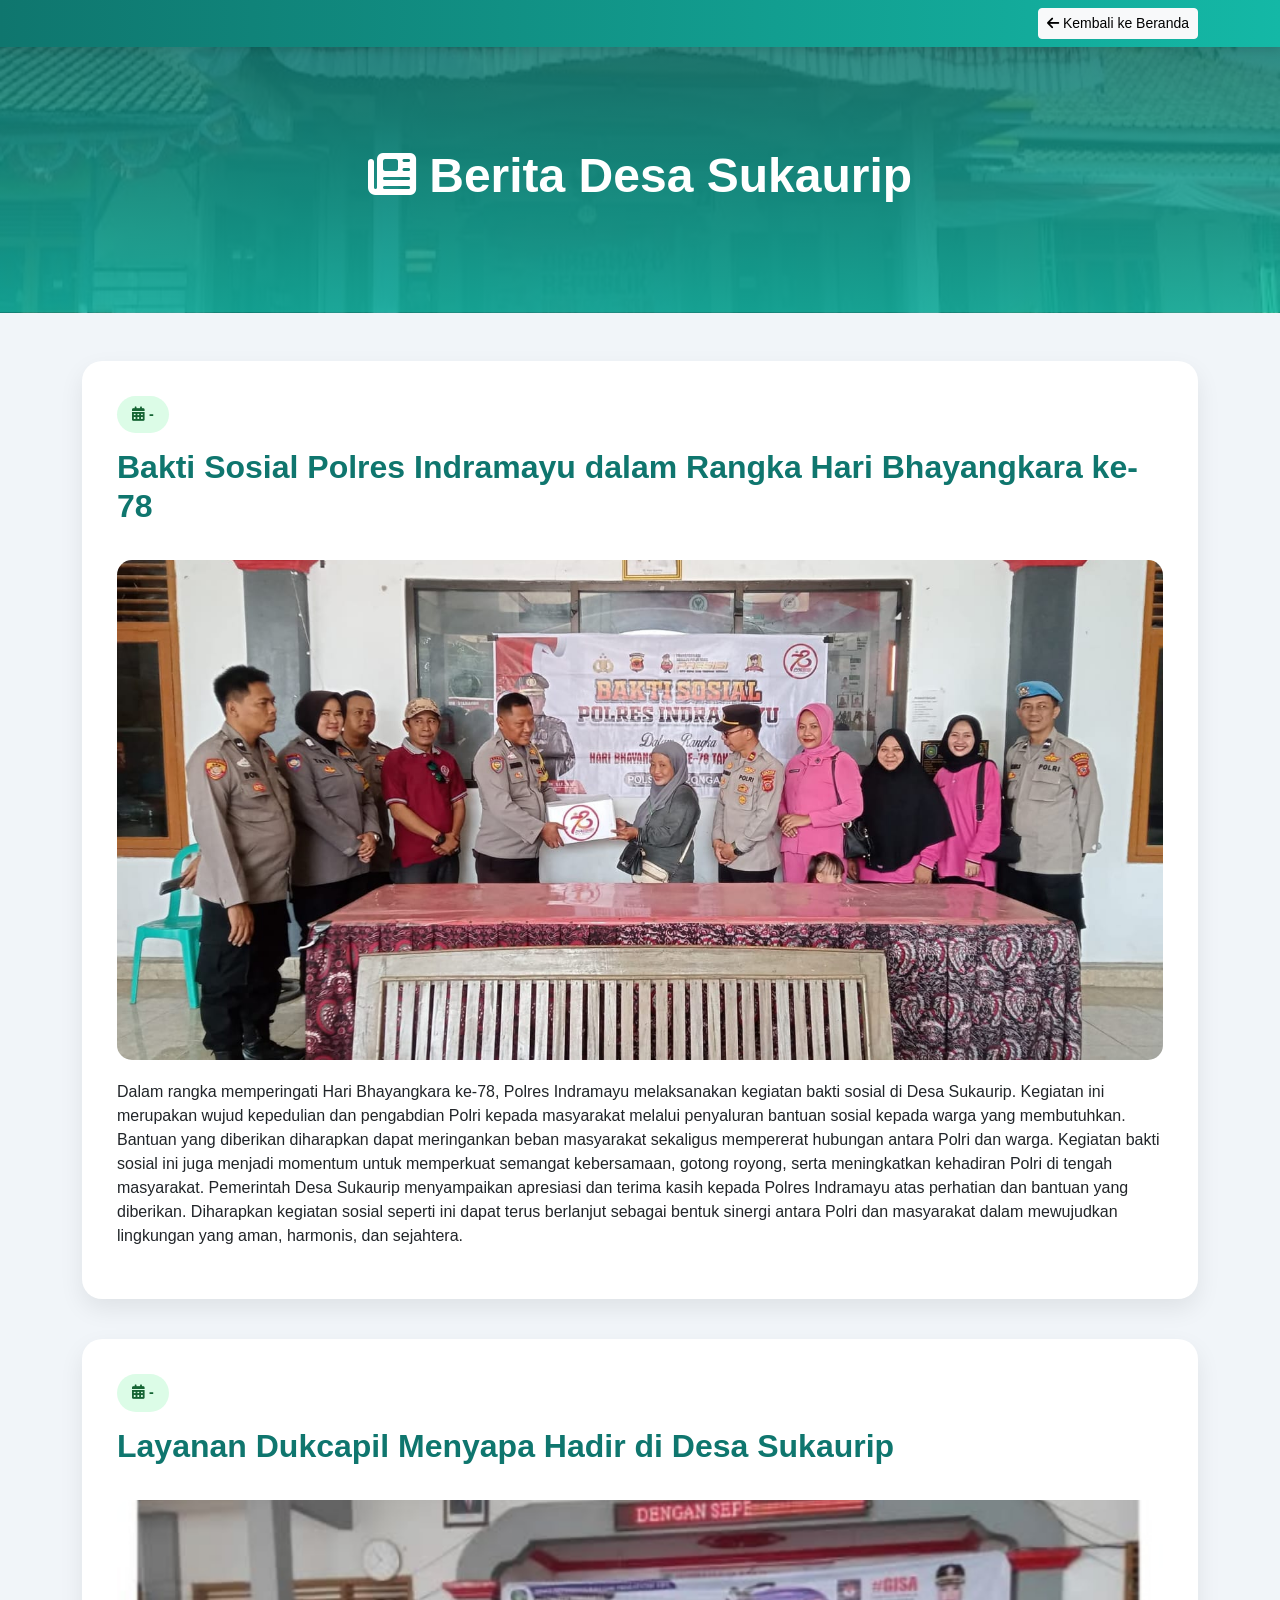
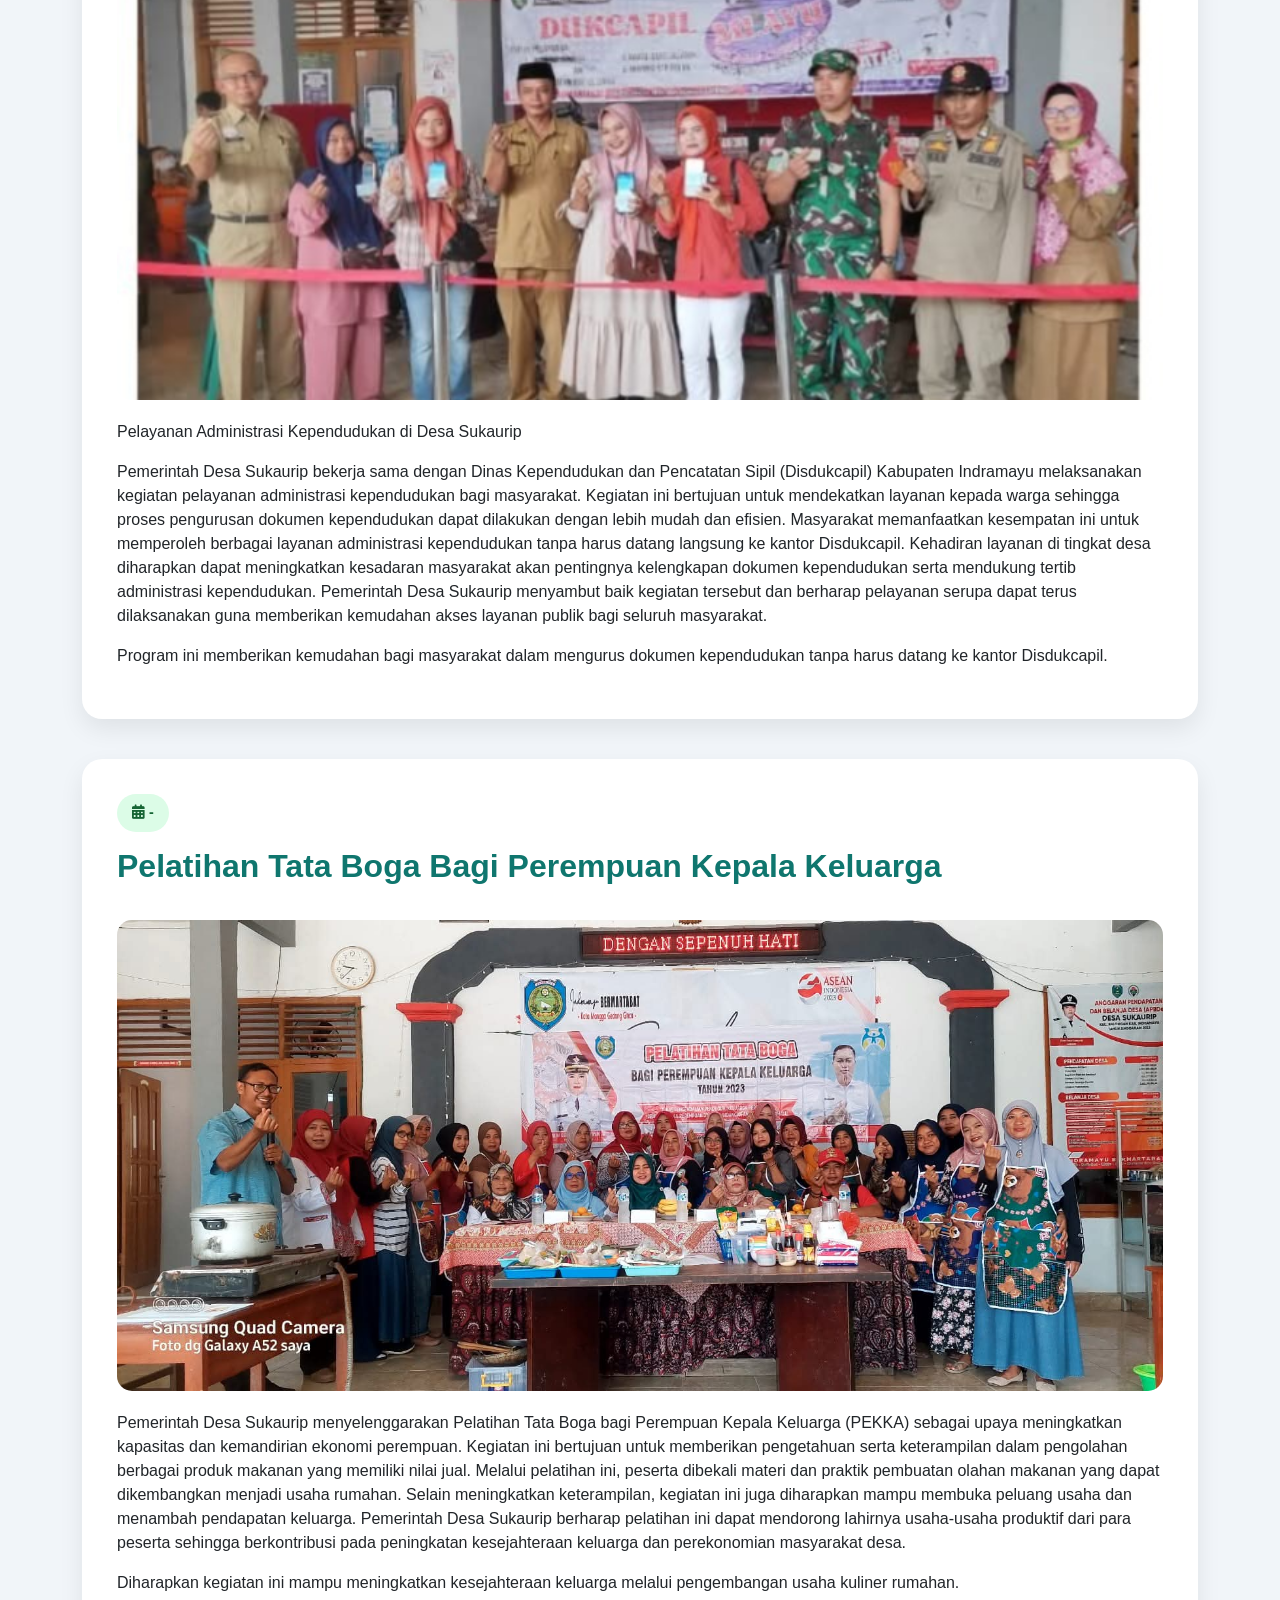
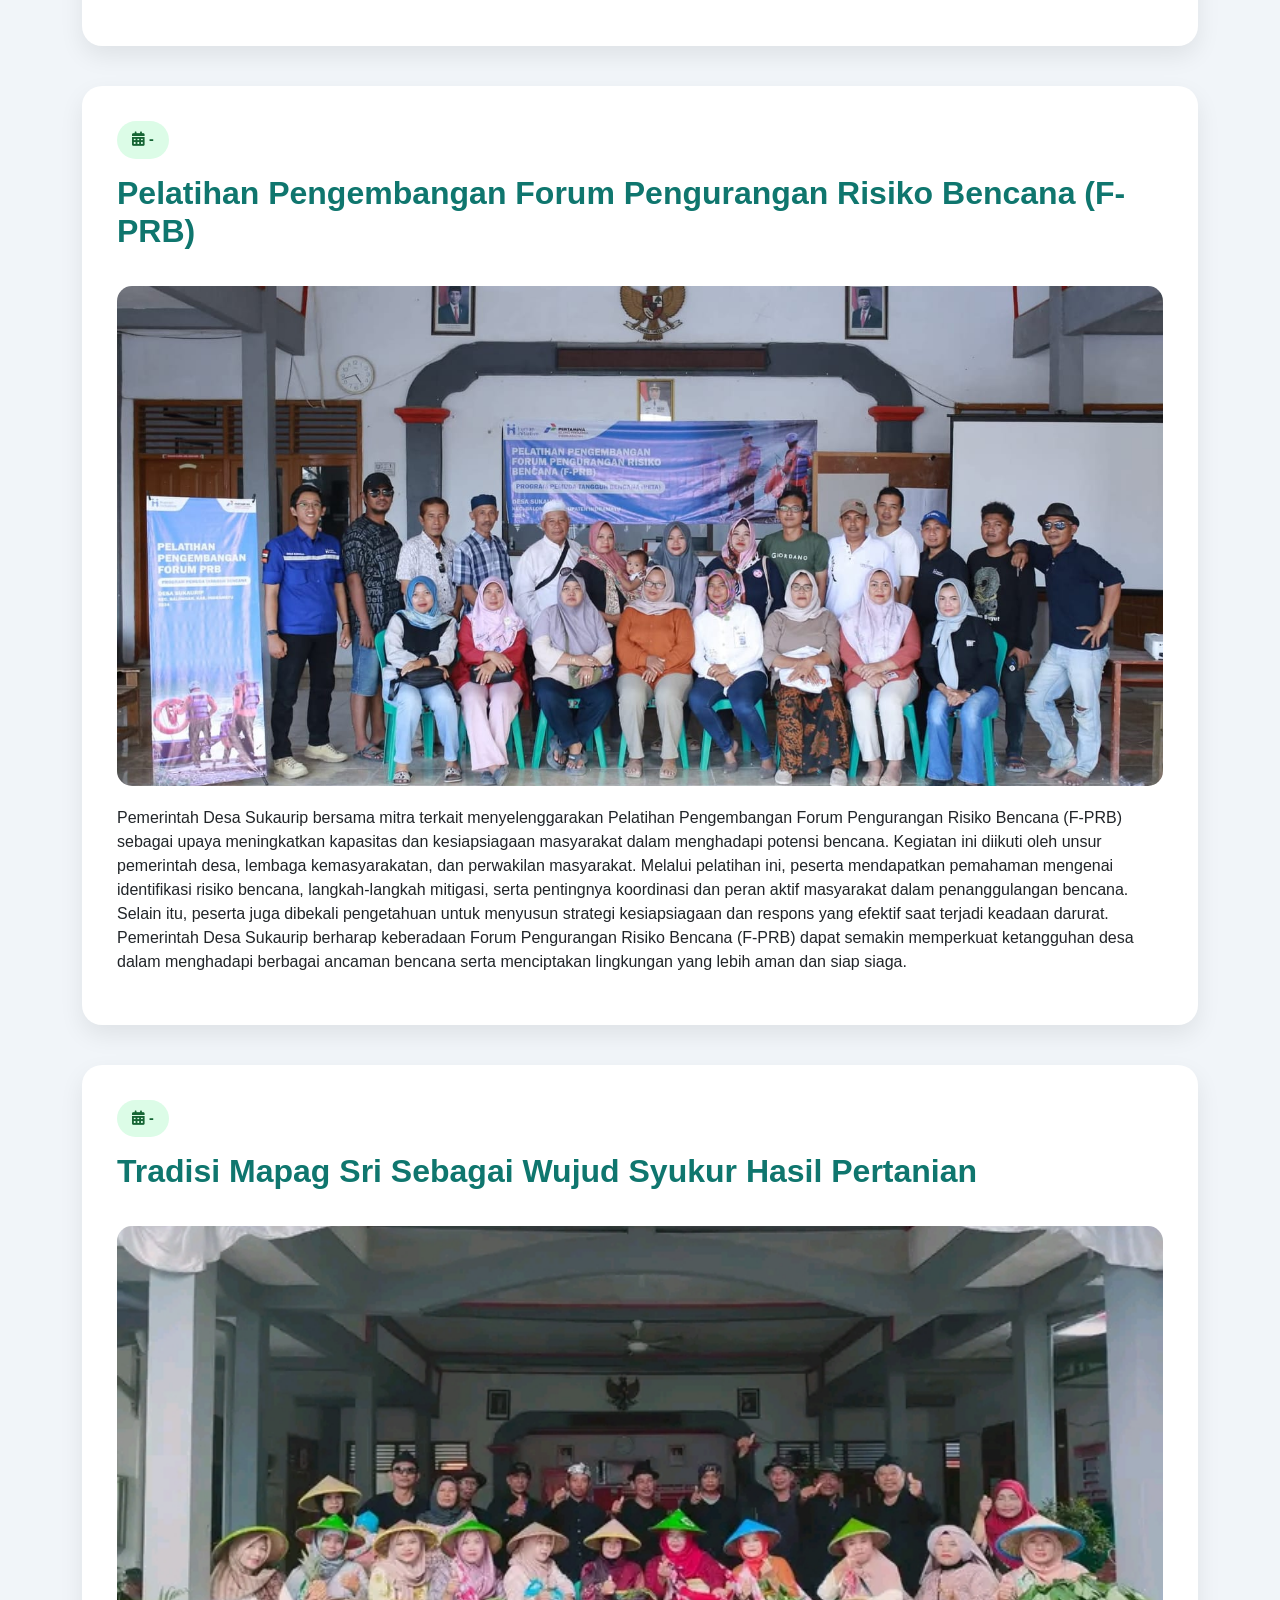
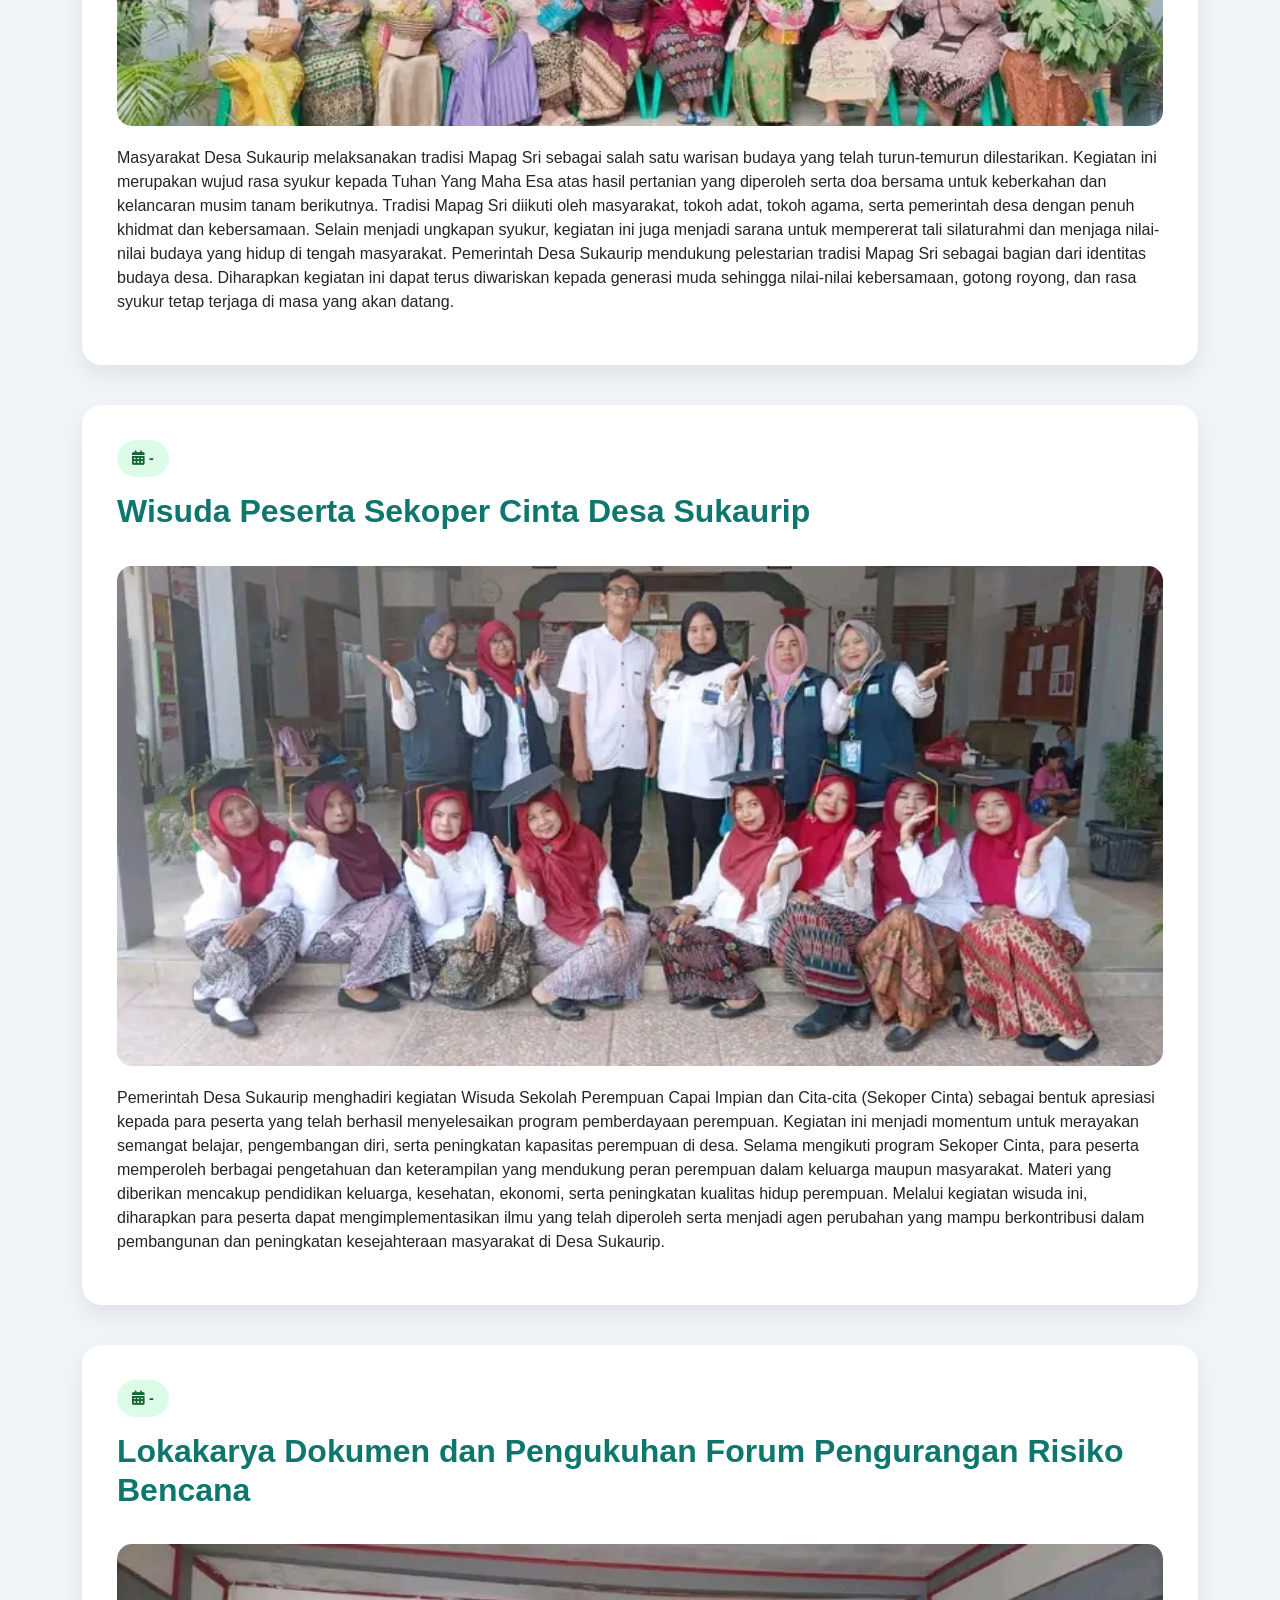
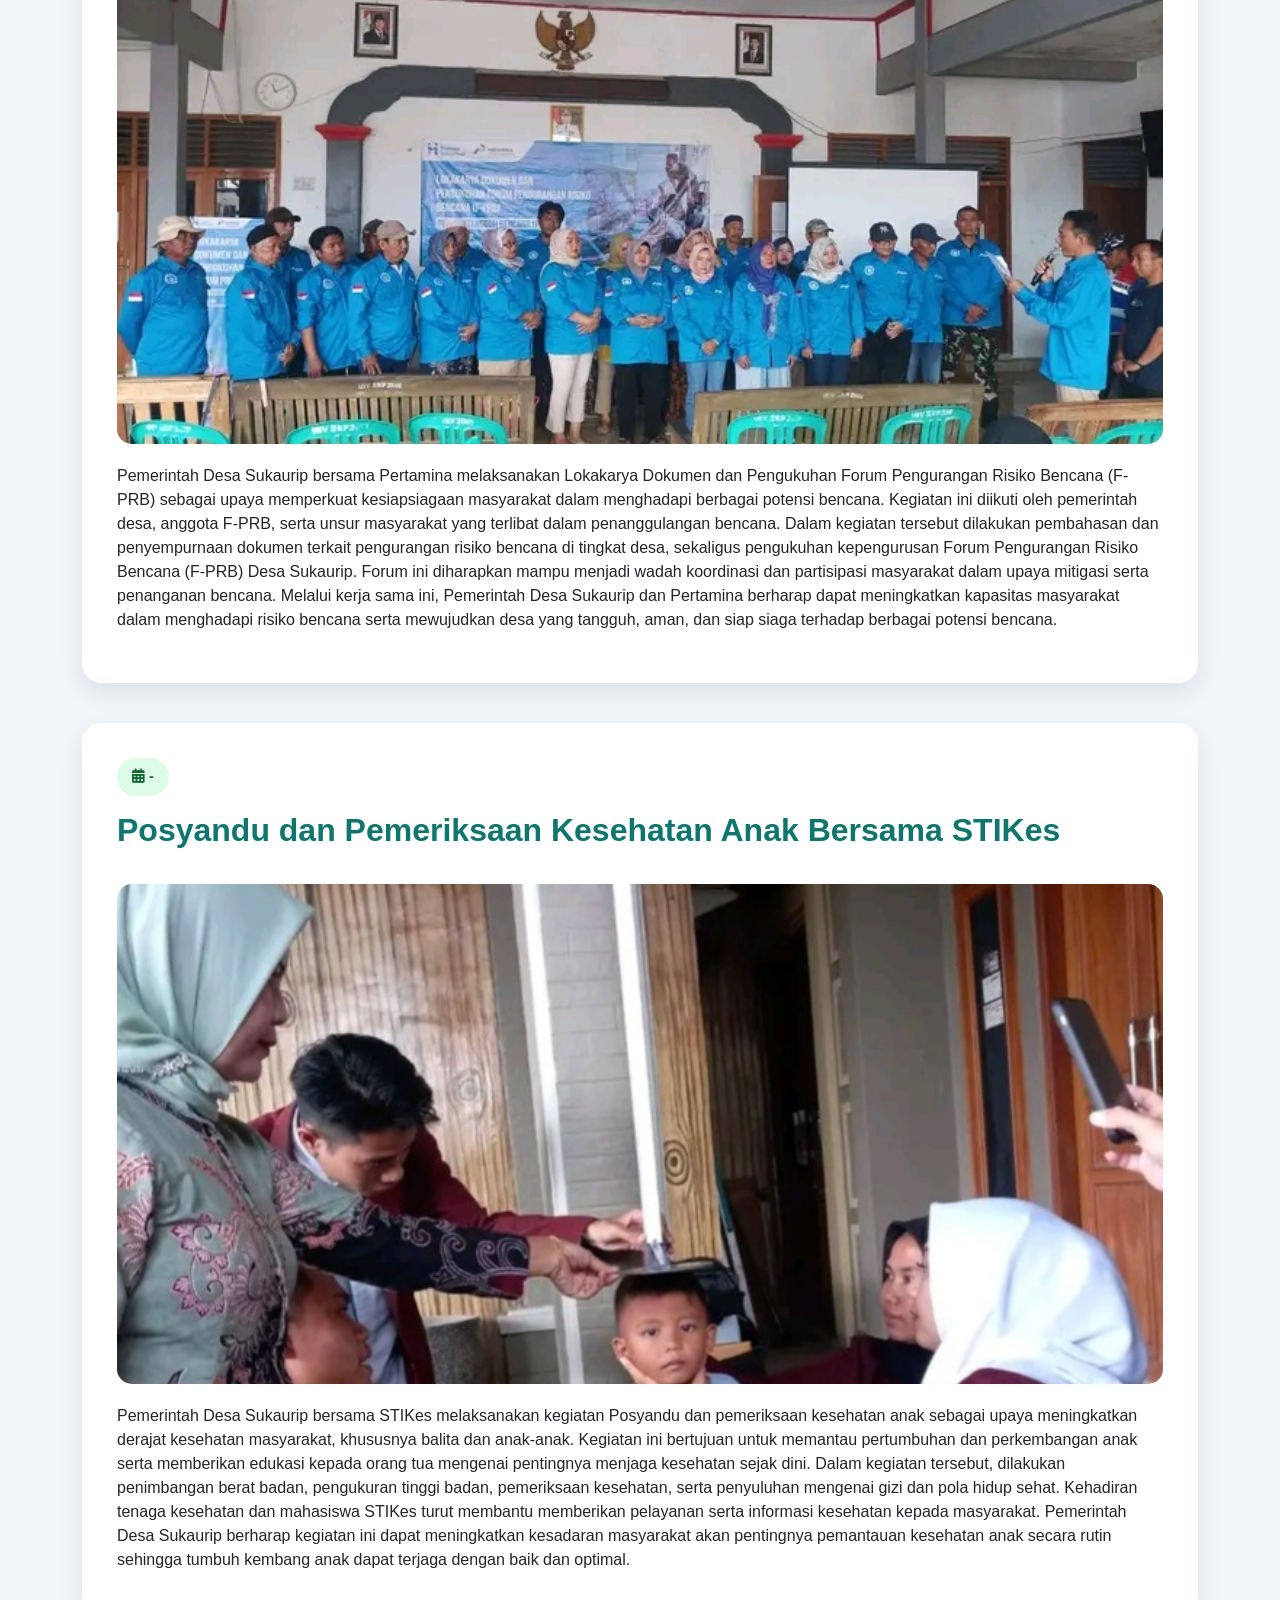
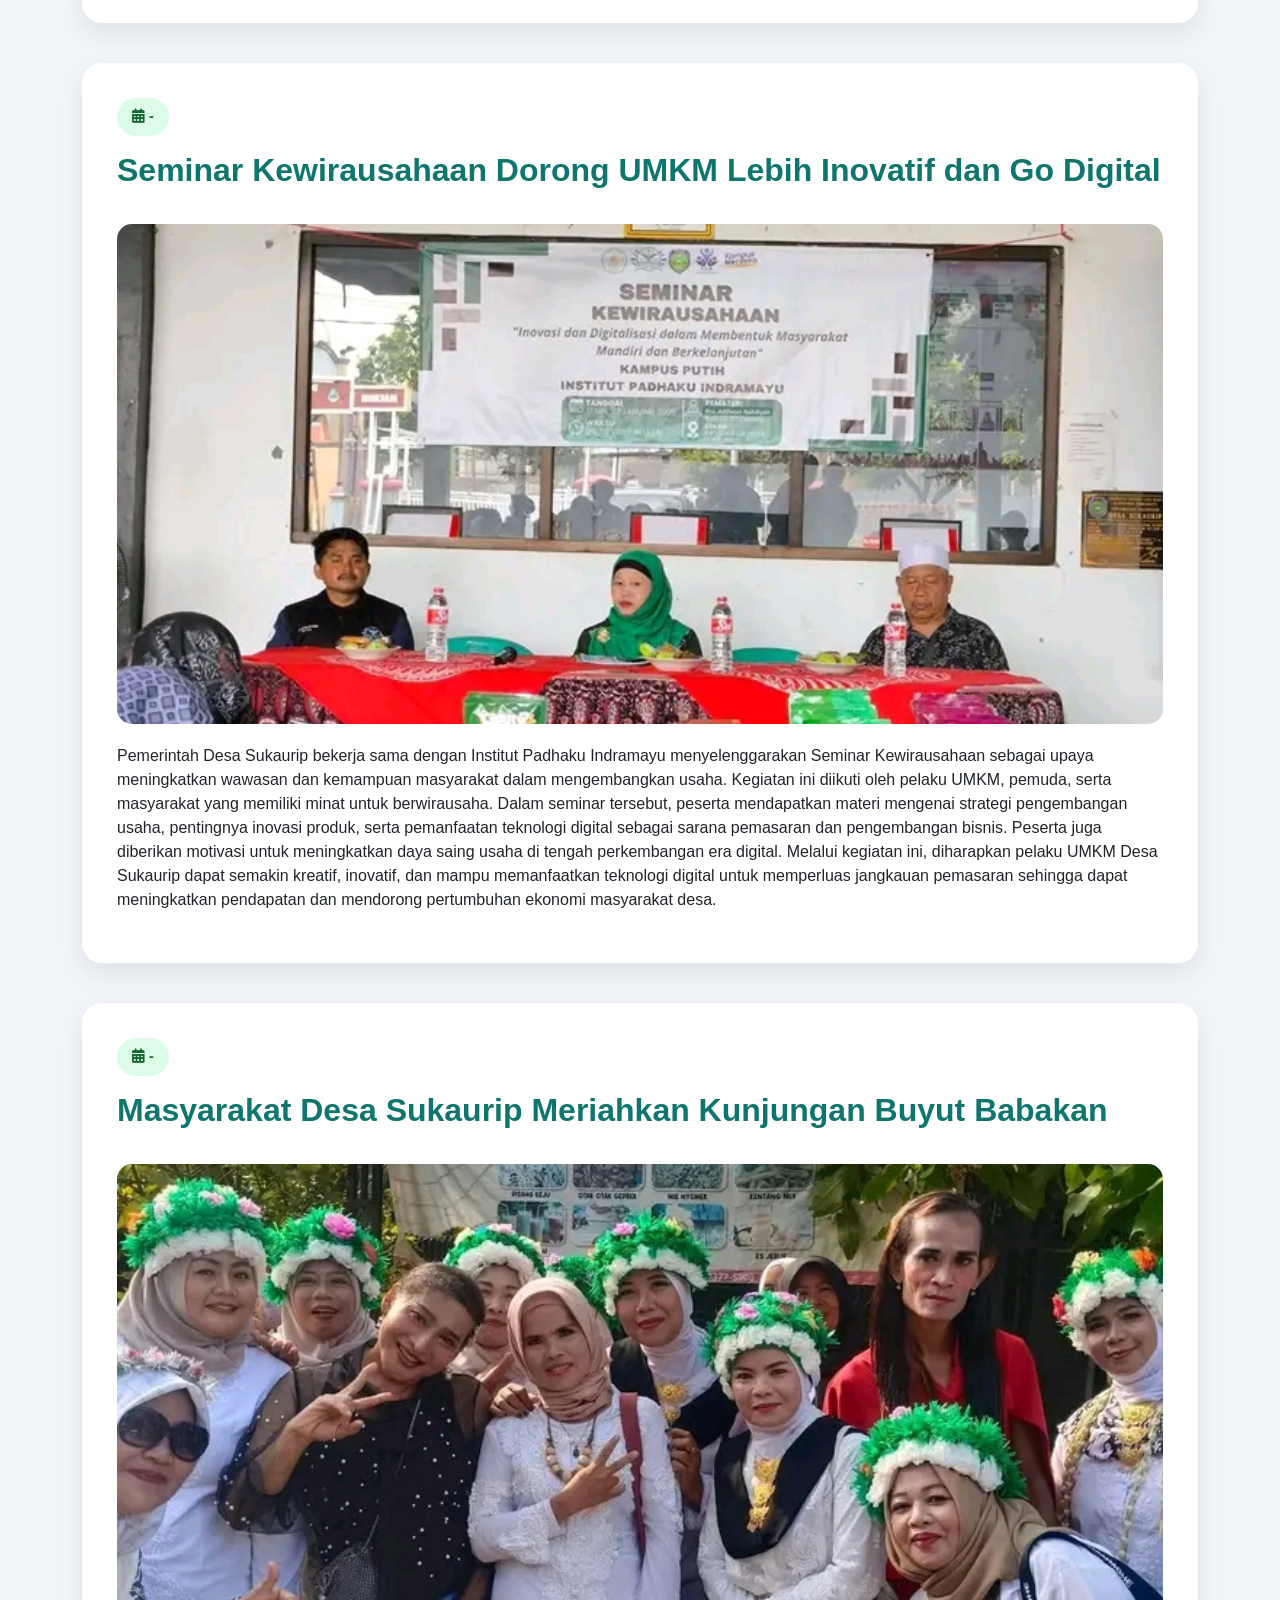
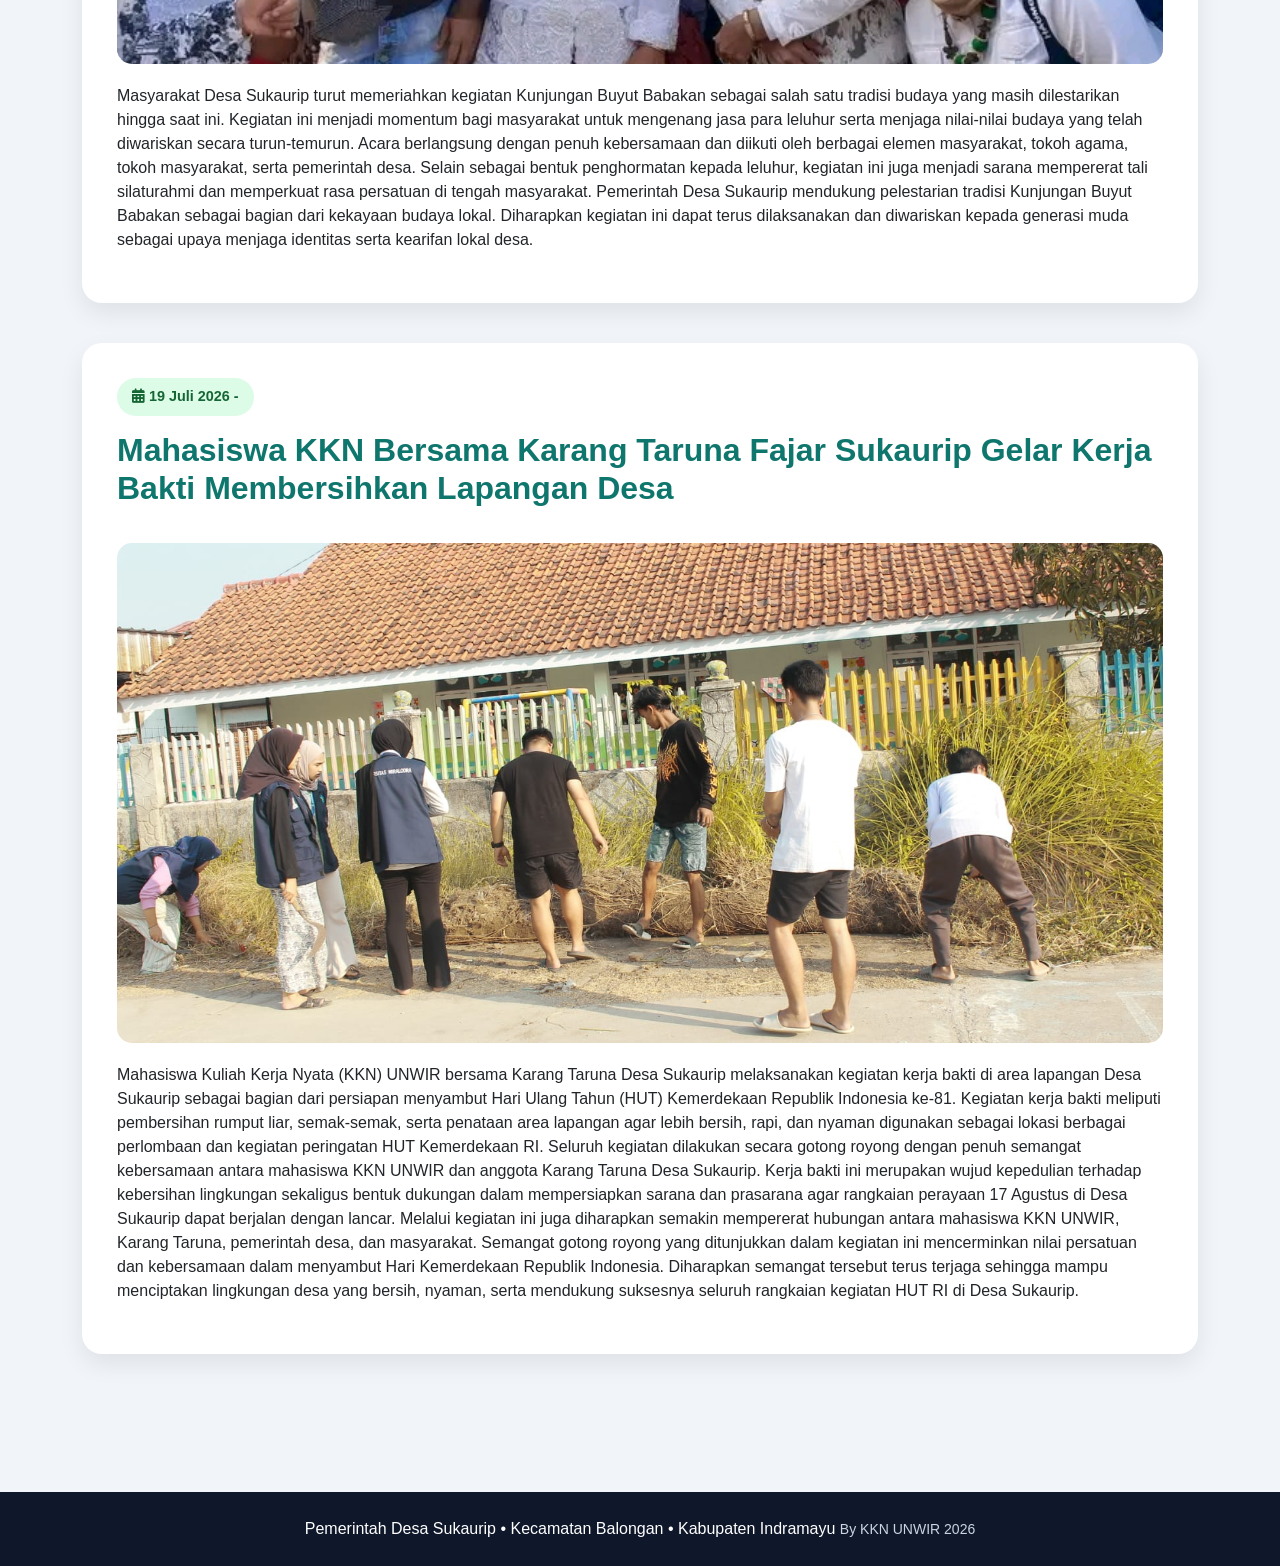
==== berita-detail.html @ 355195d5 "Update berita-detail.html" ====
<!DOCTYPE html>
<html lang="id">
<head>
<meta charset="UTF-8">
<meta name="viewport" content="width=device-width, initial-scale=1">

<title>Berita Desa Sukaurip Balongan</title>

<link href="https://cdn.jsdelivr.net/npm/bootstrap@5.3.3/dist/css/bootstrap.min.css" rel="stylesheet">
<link rel="stylesheet" href="https://cdnjs.cloudflare.com/ajax/libs/font-awesome/6.5.2/css/all.min.css">

<style>
:root{
--primary:#0f766e;
--secondary:#14b8a6;
--dark:#0f172a;
}

body{
font-family:'Segoe UI',sans-serif;
background:#f1f5f9;
margin:0;
}

.navbar{
background:linear-gradient(90deg,var(--primary),var(--secondary));
box-shadow:0 2px 10px rgba(0,0,0,.15);
}

.hero-berita{
background:
linear-gradient(rgba(15,118,110,.85),rgba(20,184,166,.85)),
url("assets/balaidesa.jpeg");
background-size:cover;
background-position:center;
padding:100px 20px;
text-align:center;
color:white;
}

.hero-berita h1{
font-size:3rem;
font-weight:700;
}

.hero-berita p{
font-size:1.1rem;
max-width:700px;
margin:auto;
}

.berita-card{
background:white;
padding:35px;
border-radius:20px;
box-shadow:0 10px 25px rgba(0,0,0,.08);
margin-bottom:40px;
transition:.3s;
}

.berita-card:hover{
transform:translateY(-5px);
}

.berita-card h2{
color:var(--primary);
font-weight:700;
margin-bottom:15px;
}

.berita-card img{
width:100%;
max-height:500px;
object-fit:cover;
border-radius:15px;
margin:20px 0;
}

.tanggal{
display:inline-block;
background:#dcfce7;
color:#166534;
padding:8px 15px;
border-radius:30px;
font-size:.9rem;
font-weight:600;
margin-bottom:15px;
}

.footer{
background:var(--dark);
color:white;
padding:25px;
text-align:center;
margin-top:50px;
}

.btn-kembali{
background:white;
color:var(--primary);
padding:10px 25px;
border-radius:30px;
text-decoration:none;
font-weight:600;
display:inline-block;
margin-top:20px;
}

.btn-kembali:hover{
background:#ecfdf5;
}

@media(max-width:768px){
.hero-berita h1{
font-size:2rem;
}
}
</style>
</head>

<body>

<!-- NAVBAR -->
<nav class="navbar navbar-expand-lg navbar-dark">
<div class="container">

<div class="ms-auto">
<a href="index.html" class="btn btn-light btn-sm">
<i class="fa-solid fa-arrow-left"></i>
Kembali ke Beranda
</a>
</div>
</div>
</nav>

<!-- HERO -->
<section class="hero-berita">
<div class="container">
<h1>
<i class="fa-solid fa-newspaper"></i>
Berita Desa Sukaurip
</h1>
</div>
</section>

<div class="container py-5">

  
  <!--  DETAIL BERITA  -->
<!-- BERITA 1 -->
<div class="berita-card">
<div class="tanggal">
<i class="fa-solid fa-calendar-days"></i>
-
</div>
<h2>
Bakti Sosial Polres Indramayu dalam Rangka Hari Bhayangkara ke-78
</h2>
<img src="assets/baktisosial.png">
<p>
Dalam rangka memperingati Hari Bhayangkara ke-78, Polres Indramayu melaksanakan kegiatan bakti sosial di Desa Sukaurip. Kegiatan ini merupakan wujud kepedulian dan pengabdian Polri kepada masyarakat melalui penyaluran bantuan sosial kepada warga yang membutuhkan.
Bantuan yang diberikan diharapkan dapat meringankan beban masyarakat sekaligus mempererat hubungan antara Polri dan warga. Kegiatan bakti sosial ini juga menjadi momentum untuk memperkuat semangat kebersamaan, gotong royong, serta meningkatkan kehadiran Polri di tengah masyarakat.
Pemerintah Desa Sukaurip menyampaikan apresiasi dan terima kasih kepada Polres Indramayu atas perhatian dan bantuan yang diberikan. Diharapkan kegiatan sosial seperti ini dapat terus berlanjut sebagai bentuk sinergi antara Polri dan masyarakat dalam mewujudkan lingkungan yang aman, harmonis, dan sejahtera.
</p>
</div>

<!-- BERITA 2 -->
<div class="berita-card">
<div class="tanggal">
<i class="fa-solid fa-calendar-days"></i>
-
</div>
<h2>
Layanan Dukcapil Menyapa Hadir di Desa Sukaurip
</h2>
<img src="assets/dukcapil.jpeg">
<p>
Pelayanan Administrasi Kependudukan di Desa Sukaurip
</p>
<p>
Pemerintah Desa Sukaurip bekerja sama dengan Dinas Kependudukan dan Pencatatan Sipil (Disdukcapil) Kabupaten Indramayu melaksanakan kegiatan pelayanan administrasi kependudukan bagi masyarakat. Kegiatan ini bertujuan untuk mendekatkan layanan kepada warga sehingga proses pengurusan dokumen kependudukan dapat dilakukan dengan lebih mudah dan efisien.
Masyarakat memanfaatkan kesempatan ini untuk memperoleh berbagai layanan administrasi kependudukan tanpa harus datang langsung ke kantor Disdukcapil. Kehadiran layanan di tingkat desa diharapkan dapat meningkatkan kesadaran masyarakat akan pentingnya kelengkapan dokumen kependudukan serta mendukung tertib administrasi kependudukan.
Pemerintah Desa Sukaurip menyambut baik kegiatan tersebut dan berharap pelayanan serupa dapat terus dilaksanakan guna memberikan kemudahan akses layanan publik bagi seluruh masyarakat.
</p>
<p>
Program ini memberikan kemudahan bagi masyarakat dalam mengurus dokumen kependudukan tanpa harus datang ke kantor Disdukcapil.
</p>
</div>

<!-- BERITA 3 -->
<div class="berita-card">
<div class="tanggal">
<i class="fa-solid fa-calendar-days"></i>
-
</div>
<h2>
Pelatihan Tata Boga Bagi Perempuan Kepala Keluarga
</h2>
<img src="assets/pelatihantataboga.jpeg">
<p>
Pemerintah Desa Sukaurip menyelenggarakan Pelatihan Tata Boga bagi Perempuan Kepala Keluarga (PEKKA) sebagai upaya meningkatkan kapasitas dan kemandirian ekonomi perempuan. Kegiatan ini bertujuan untuk memberikan pengetahuan serta keterampilan dalam pengolahan berbagai produk makanan yang memiliki nilai jual.
Melalui pelatihan ini, peserta dibekali materi dan praktik pembuatan olahan makanan yang dapat dikembangkan menjadi usaha rumahan. Selain meningkatkan keterampilan, kegiatan ini juga diharapkan mampu membuka peluang usaha dan menambah pendapatan keluarga.
Pemerintah Desa Sukaurip berharap pelatihan ini dapat mendorong lahirnya usaha-usaha produktif dari para peserta sehingga berkontribusi pada peningkatan kesejahteraan keluarga dan perekonomian masyarakat desa.
</p>
<p>
Diharapkan kegiatan ini mampu meningkatkan kesejahteraan keluarga melalui pengembangan usaha kuliner rumahan.
</p>
</div>

<!-- BERITA 4 -->
<div class="berita-card">
<div class="tanggal">
<i class="fa-solid fa-calendar-days"></i>
-
</div>
<h2>
Pelatihan Pengembangan Forum Pengurangan Risiko Bencana (F-PRB)
</h2>
<img src="assets/resikobencana.png">

<p>
Pemerintah Desa Sukaurip bersama mitra terkait menyelenggarakan Pelatihan Pengembangan Forum Pengurangan Risiko Bencana (F-PRB) sebagai upaya meningkatkan kapasitas dan kesiapsiagaan masyarakat dalam menghadapi potensi bencana. Kegiatan ini diikuti oleh unsur pemerintah desa, lembaga kemasyarakatan, dan perwakilan masyarakat.
Melalui pelatihan ini, peserta mendapatkan pemahaman mengenai identifikasi risiko bencana, langkah-langkah mitigasi, serta pentingnya koordinasi dan peran aktif masyarakat dalam penanggulangan bencana. Selain itu, peserta juga dibekali pengetahuan untuk menyusun strategi kesiapsiagaan dan respons yang efektif saat terjadi keadaan darurat.
Pemerintah Desa Sukaurip berharap keberadaan Forum Pengurangan Risiko Bencana (F-PRB) dapat semakin memperkuat ketangguhan desa dalam menghadapi berbagai ancaman bencana serta menciptakan lingkungan yang lebih aman dan siap siaga.
</p>
</div>

<!-- BERITA 5 -->
<div class="berita-card">
<div class="tanggal">
<i class="fa-solid fa-calendar-days"></i>
-
</div>
<h2>
Tradisi Mapag Sri Sebagai Wujud Syukur Hasil Pertanian
</h2>
<img src="assets/mapagsri140522.png">
<p>
Masyarakat Desa Sukaurip melaksanakan tradisi Mapag Sri sebagai salah satu warisan budaya yang telah turun-temurun dilestarikan. Kegiatan ini merupakan wujud rasa syukur kepada Tuhan Yang Maha Esa atas hasil pertanian yang diperoleh serta doa bersama untuk keberkahan dan kelancaran musim tanam berikutnya.
Tradisi Mapag Sri diikuti oleh masyarakat, tokoh adat, tokoh agama, serta pemerintah desa dengan penuh khidmat dan kebersamaan. Selain menjadi ungkapan syukur, kegiatan ini juga menjadi sarana untuk mempererat tali silaturahmi dan menjaga nilai-nilai budaya yang hidup di tengah masyarakat.
Pemerintah Desa Sukaurip mendukung pelestarian tradisi Mapag Sri sebagai bagian dari identitas budaya desa. Diharapkan kegiatan ini dapat terus diwariskan kepada generasi muda sehingga nilai-nilai kebersamaan, gotong royong, dan rasa syukur tetap terjaga di masa yang akan datang.</p>
</div>

<!-- BERITA 6 -->
<div class="berita-card">
<div class="tanggal">
<i class="fa-solid fa-calendar-days"></i>
-
</div>
<h2>
Wisuda Peserta Sekoper Cinta Desa Sukaurip
</h2>
<img src="assets/wisudasekopercinta201223.png">
<p>
Pemerintah Desa Sukaurip menghadiri kegiatan Wisuda Sekolah Perempuan Capai Impian dan Cita-cita (Sekoper Cinta) sebagai bentuk apresiasi kepada para peserta yang telah berhasil menyelesaikan program pemberdayaan perempuan. Kegiatan ini menjadi momentum untuk merayakan semangat belajar, pengembangan diri, serta peningkatan kapasitas perempuan di desa.
Selama mengikuti program Sekoper Cinta, para peserta memperoleh berbagai pengetahuan dan keterampilan yang mendukung peran perempuan dalam keluarga maupun masyarakat. Materi yang diberikan mencakup pendidikan keluarga, kesehatan, ekonomi, serta peningkatan kualitas hidup perempuan.
Melalui kegiatan wisuda ini, diharapkan para peserta dapat mengimplementasikan ilmu yang telah diperoleh serta menjadi agen perubahan yang mampu berkontribusi dalam pembangunan dan peningkatan kesejahteraan masyarakat di Desa Sukaurip.</p>
</div>

<!-- BERITA 7 -->
<div class="berita-card">
<div class="tanggal">
<i class="fa-solid fa-calendar-days"></i>
-
</div>
<h2>
Lokakarya Dokumen dan Pengukuhan Forum Pengurangan Risiko Bencana
</h2>
<img src="assets/lokakarya.png">
<p>
Pemerintah Desa Sukaurip bersama Pertamina melaksanakan Lokakarya Dokumen dan Pengukuhan Forum Pengurangan Risiko Bencana (F-PRB) sebagai upaya memperkuat kesiapsiagaan masyarakat dalam menghadapi berbagai potensi bencana. Kegiatan ini diikuti oleh pemerintah desa, anggota F-PRB, serta unsur masyarakat yang terlibat dalam penanggulangan bencana.
Dalam kegiatan tersebut dilakukan pembahasan dan penyempurnaan dokumen terkait pengurangan risiko bencana di tingkat desa, sekaligus pengukuhan kepengurusan Forum Pengurangan Risiko Bencana (F-PRB) Desa Sukaurip. Forum ini diharapkan mampu menjadi wadah koordinasi dan partisipasi masyarakat dalam upaya mitigasi serta penanganan bencana.
Melalui kerja sama ini, Pemerintah Desa Sukaurip dan Pertamina berharap dapat meningkatkan kapasitas masyarakat dalam menghadapi risiko bencana serta mewujudkan desa yang tangguh, aman, dan siap siaga terhadap berbagai potensi bencana.</p>
</div>

<!-- BERITA 8 -->
<div class="berita-card">
<div class="tanggal">
<i class="fa-solid fa-calendar-days"></i>
-
</div>
<h2>
Posyandu dan Pemeriksaan Kesehatan Anak Bersama STIKes
</h2>
<img src="assets/posyandustikes.png">
<p>
Pemerintah Desa Sukaurip bersama STIKes melaksanakan kegiatan Posyandu dan pemeriksaan kesehatan anak sebagai upaya meningkatkan derajat kesehatan masyarakat, khususnya balita dan anak-anak. Kegiatan ini bertujuan untuk memantau pertumbuhan dan perkembangan anak serta memberikan edukasi kepada orang tua mengenai pentingnya menjaga kesehatan sejak dini.
Dalam kegiatan tersebut, dilakukan penimbangan berat badan, pengukuran tinggi badan, pemeriksaan kesehatan, serta penyuluhan mengenai gizi dan pola hidup sehat. Kehadiran tenaga kesehatan dan mahasiswa STIKes turut membantu memberikan pelayanan serta informasi kesehatan kepada masyarakat.
Pemerintah Desa Sukaurip berharap kegiatan ini dapat meningkatkan kesadaran masyarakat akan pentingnya pemantauan kesehatan anak secara rutin sehingga tumbuh kembang anak dapat terjaga dengan baik dan optimal.</p>
</div>

<!-- BERITA 9 -->
<div class="berita-card">
<div class="tanggal">
<i class="fa-solid fa-calendar-days"></i>
-
</div>
<h2>
Seminar Kewirausahaan Dorong UMKM Lebih Inovatif dan Go Digital
</h2>
<img src="assets/seminarkewirausahaankampusputih.png">
<p>
Pemerintah Desa Sukaurip bekerja sama dengan Institut Padhaku Indramayu menyelenggarakan Seminar Kewirausahaan sebagai upaya meningkatkan wawasan dan kemampuan masyarakat dalam mengembangkan usaha. Kegiatan ini diikuti oleh pelaku UMKM, pemuda, serta masyarakat yang memiliki minat untuk berwirausaha.
Dalam seminar tersebut, peserta mendapatkan materi mengenai strategi pengembangan usaha, pentingnya inovasi produk, serta pemanfaatan teknologi digital sebagai sarana pemasaran dan pengembangan bisnis. Peserta juga diberikan motivasi untuk meningkatkan daya saing usaha di tengah perkembangan era digital.
Melalui kegiatan ini, diharapkan pelaku UMKM Desa Sukaurip dapat semakin kreatif, inovatif, dan mampu memanfaatkan teknologi digital untuk memperluas jangkauan pemasaran sehingga dapat meningkatkan pendapatan dan mendorong pertumbuhan ekonomi masyarakat desa.</p>
</div>

<!-- BERITA 10 -->
<div class="berita-card">
<div class="tanggal">
<i class="fa-solid fa-calendar-days"></i>
-
</div>
<h2>
Masyarakat Desa Sukaurip Meriahkan Kunjungan Buyut Babakan
</h2>
<img src="assets/unjunganbuyutbabakan181025.png">
<p>
Masyarakat Desa Sukaurip turut memeriahkan kegiatan Kunjungan Buyut Babakan sebagai salah satu tradisi budaya yang masih dilestarikan hingga saat ini. Kegiatan ini menjadi momentum bagi masyarakat untuk mengenang jasa para leluhur serta menjaga nilai-nilai budaya yang telah diwariskan secara turun-temurun.

Acara berlangsung dengan penuh kebersamaan dan diikuti oleh berbagai elemen masyarakat, tokoh agama, tokoh masyarakat, serta pemerintah desa. Selain sebagai bentuk penghormatan kepada leluhur, kegiatan ini juga menjadi sarana mempererat tali silaturahmi dan memperkuat rasa persatuan di tengah masyarakat.

Pemerintah Desa Sukaurip mendukung pelestarian tradisi Kunjungan Buyut Babakan sebagai bagian dari kekayaan budaya lokal. Diharapkan kegiatan ini dapat terus dilaksanakan dan diwariskan kepada generasi muda sebagai upaya menjaga identitas serta kearifan lokal desa.</p>
</div>

  <!-- BERITA 11 -->
<div class="berita-card">
<div class="tanggal">
<i class="fa-solid fa-calendar-days"></i> 19 Juli 2026
-
</div>
<h2>
Mahasiswa KKN Bersama Karang Taruna Fajar Sukaurip Gelar Kerja Bakti Membersihkan Lapangan Desa
</h2>
<img src="assets/kartarkknunwir.jpeg">
<p>
Mahasiswa Kuliah Kerja Nyata (KKN) UNWIR bersama Karang Taruna Desa Sukaurip melaksanakan kegiatan kerja bakti di area lapangan Desa Sukaurip sebagai bagian dari persiapan menyambut Hari Ulang Tahun (HUT) Kemerdekaan Republik Indonesia ke-81.
Kegiatan kerja bakti meliputi pembersihan rumput liar, semak-semak, serta penataan area lapangan agar lebih bersih, rapi, dan nyaman digunakan sebagai lokasi berbagai perlombaan dan kegiatan peringatan HUT Kemerdekaan RI. Seluruh kegiatan dilakukan secara gotong royong dengan penuh semangat kebersamaan antara mahasiswa KKN UNWIR dan anggota Karang Taruna Desa Sukaurip.
Kerja bakti ini merupakan wujud kepedulian terhadap kebersihan lingkungan sekaligus bentuk dukungan dalam mempersiapkan sarana dan prasarana agar rangkaian perayaan 17 Agustus di Desa Sukaurip dapat berjalan dengan lancar. Melalui kegiatan ini juga diharapkan semakin mempererat hubungan antara mahasiswa KKN UNWIR, Karang Taruna, pemerintah desa, dan masyarakat.
Semangat gotong royong yang ditunjukkan dalam kegiatan ini mencerminkan nilai persatuan dan kebersamaan dalam menyambut Hari Kemerdekaan Republik Indonesia. Diharapkan semangat tersebut terus terjaga sehingga mampu menciptakan lingkungan desa yang bersih, nyaman, serta mendukung suksesnya seluruh rangkaian kegiatan HUT RI di Desa Sukaurip.
</div>
</div>

<footer class="footer">
<div class="container">
Pemerintah Desa Sukaurip • Kecamatan Balongan • Kabupaten Indramayu
  <small style="color:#cbd5e1;">
By KKN UNWIR 2026
</small>
</div>
</footer>

<script src="https://cdn.jsdelivr.net/npm/bootstrap@5.3.3/dist/js/bootstrap.bundle.min.js"></script>

</body>
</html>
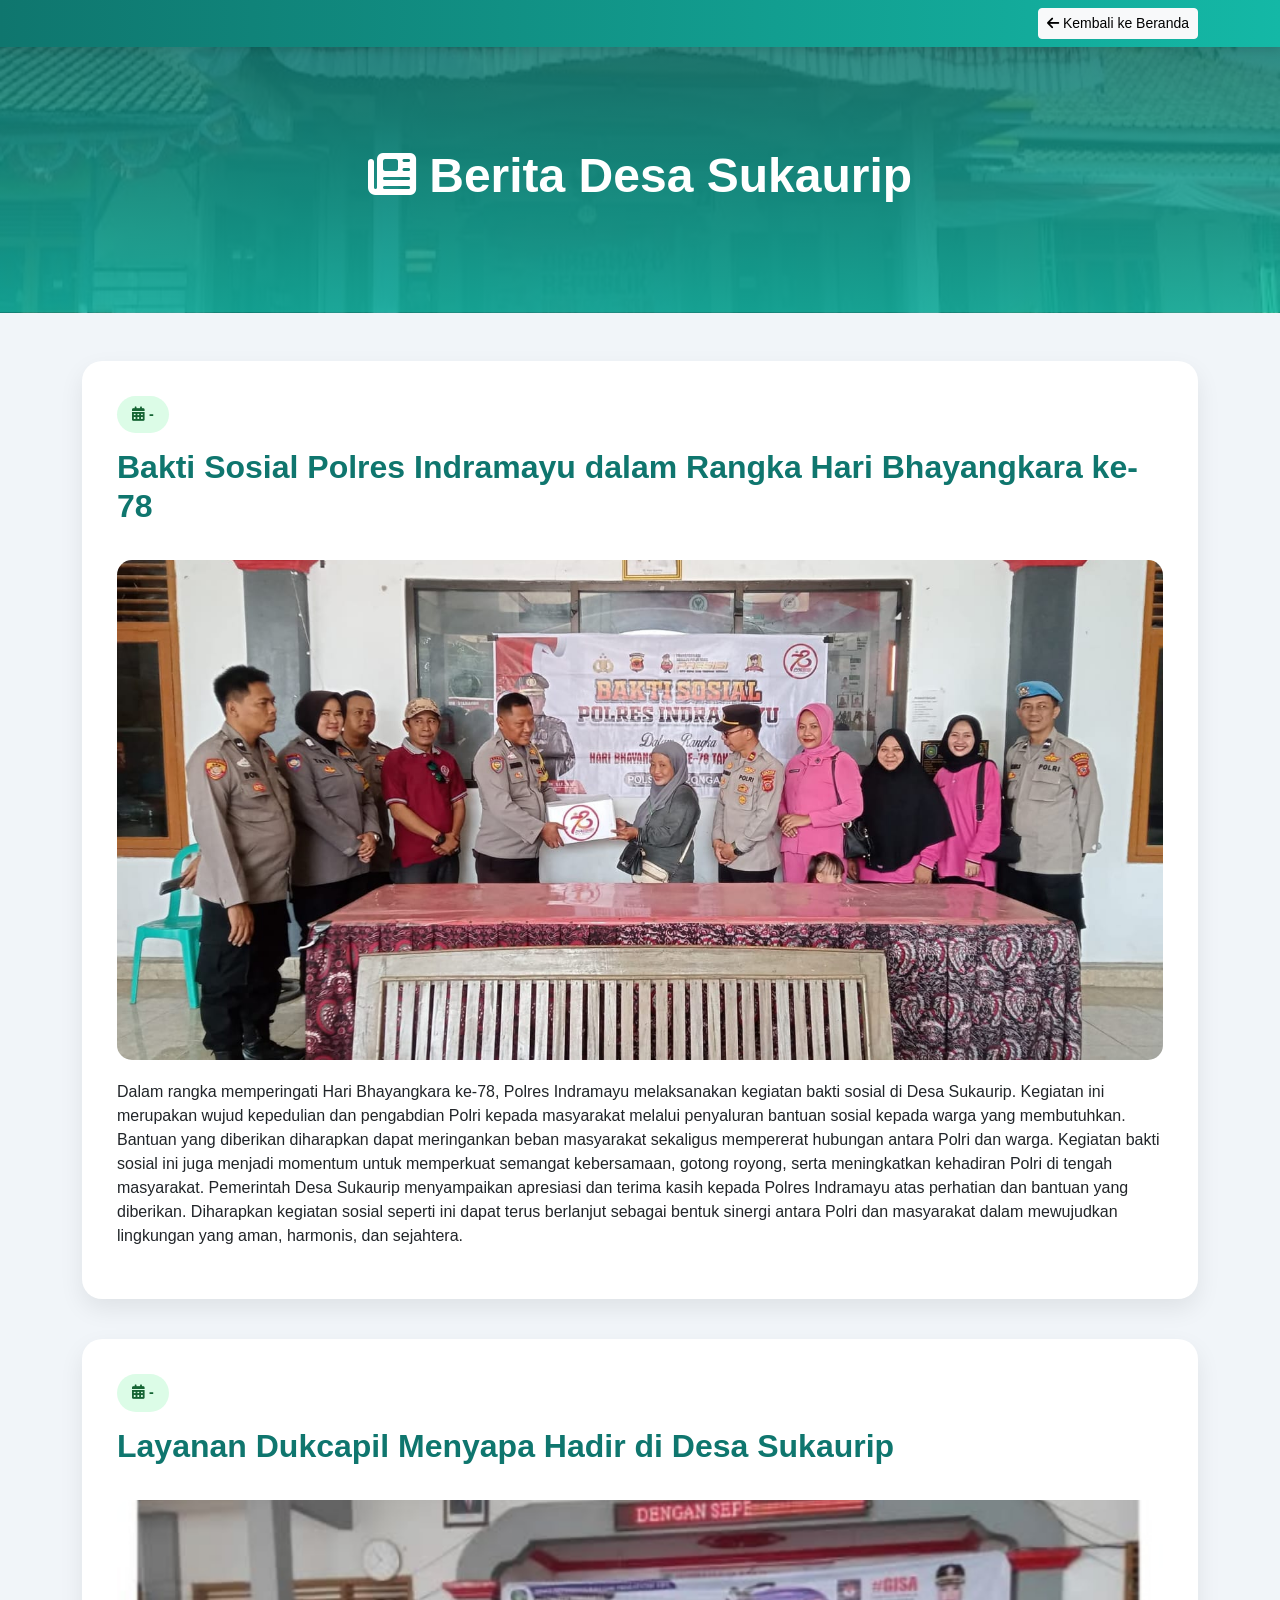
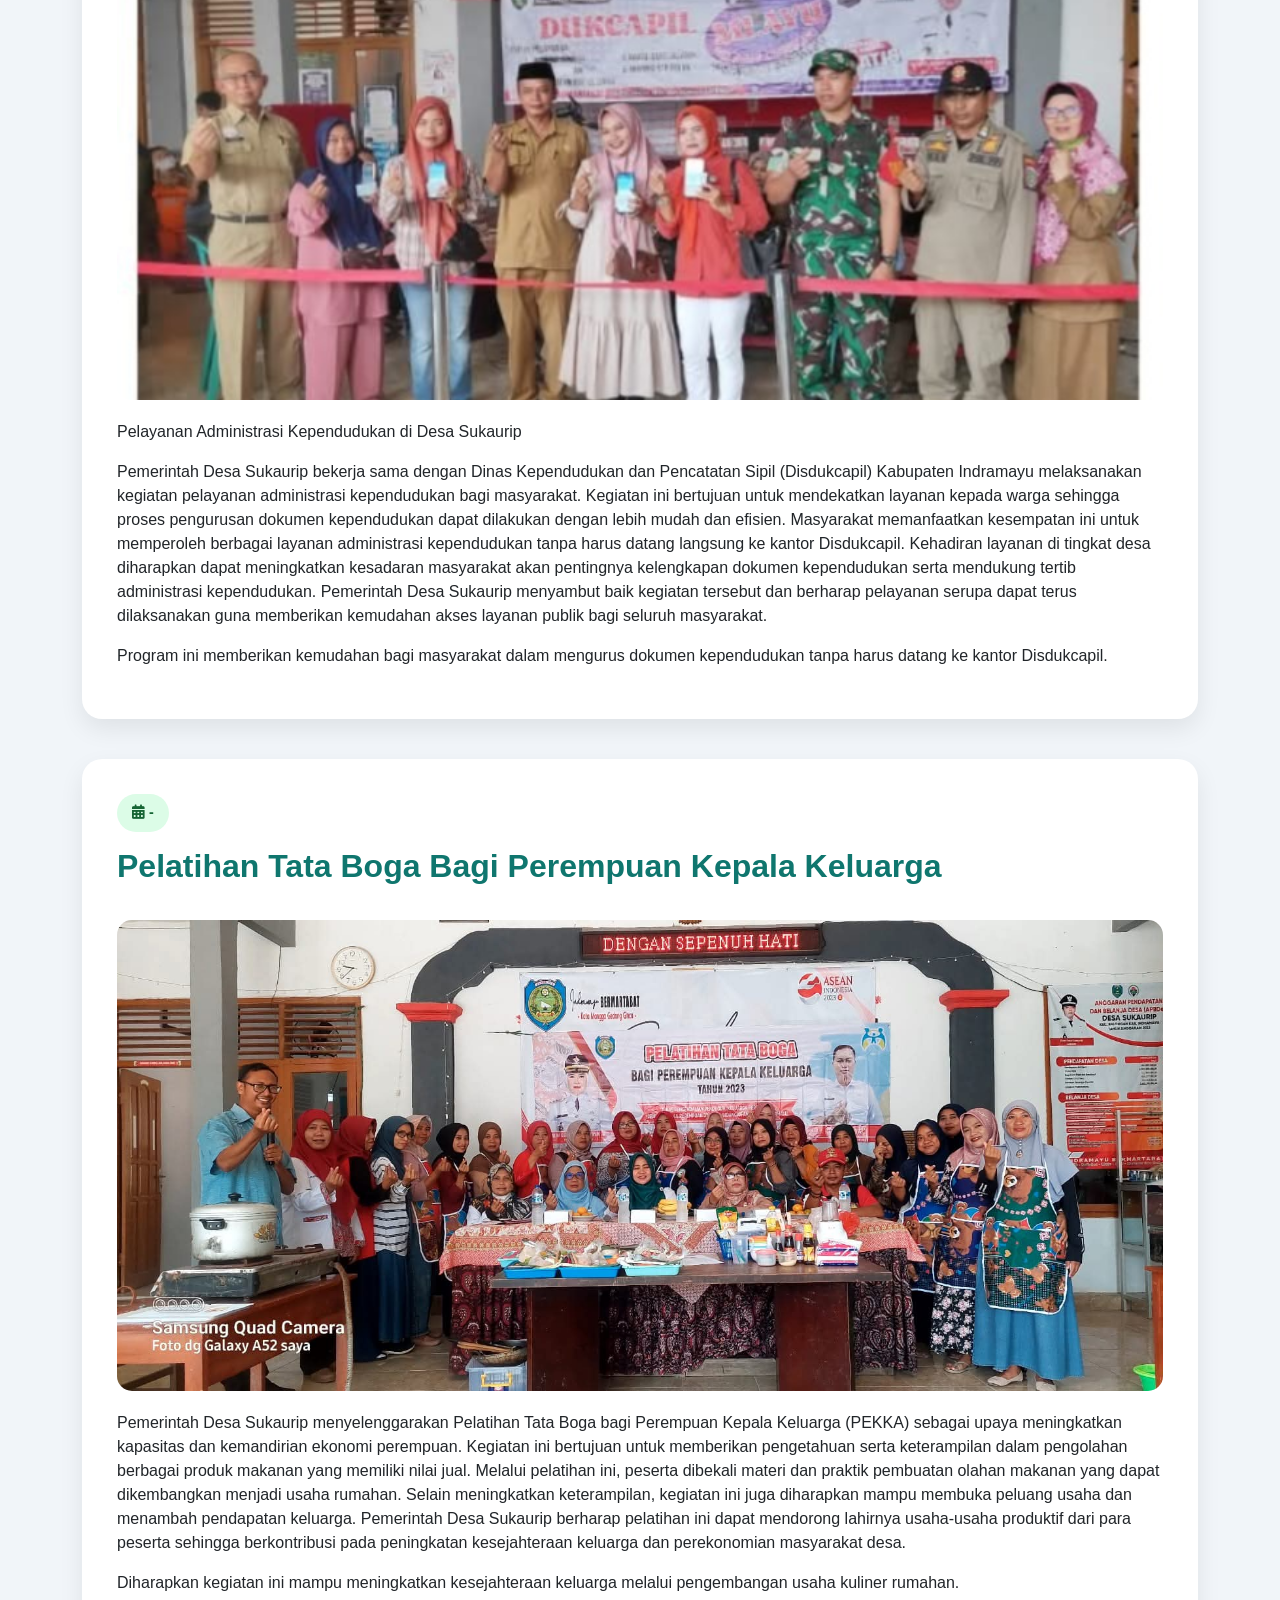
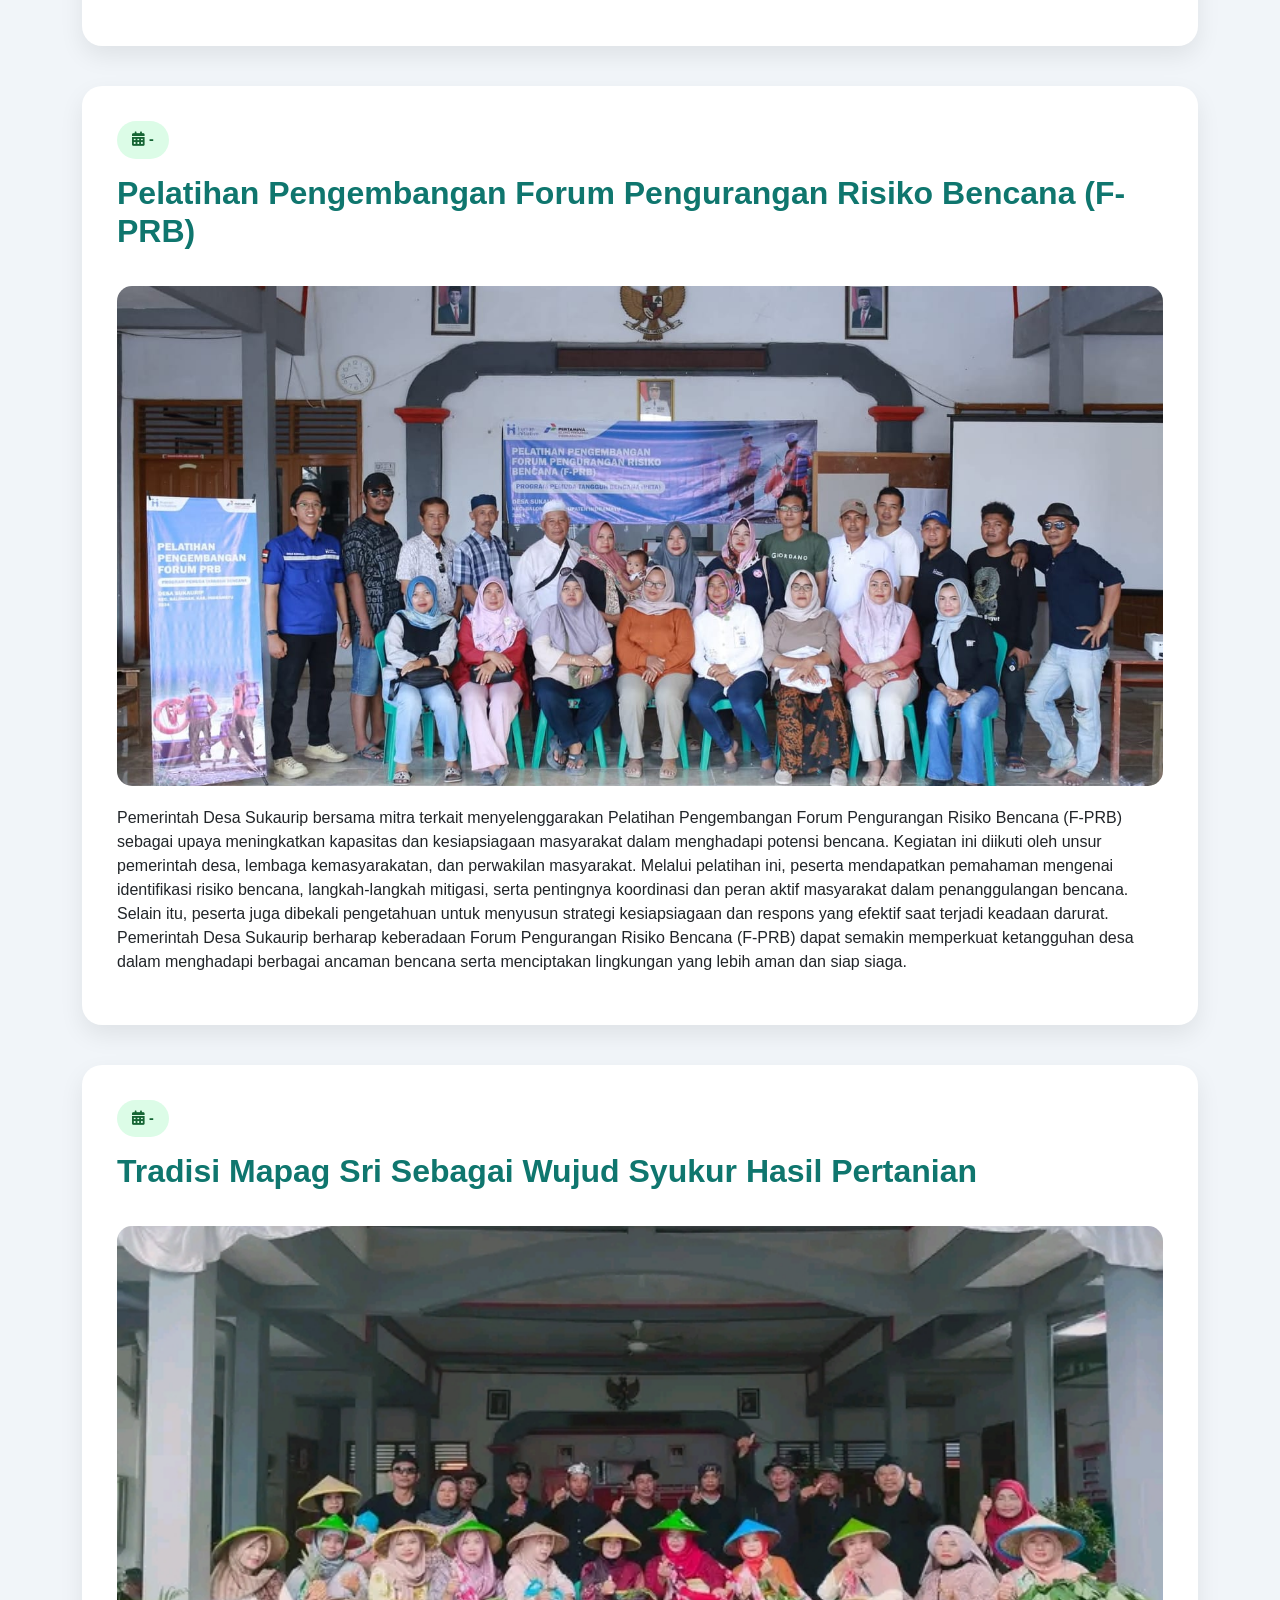
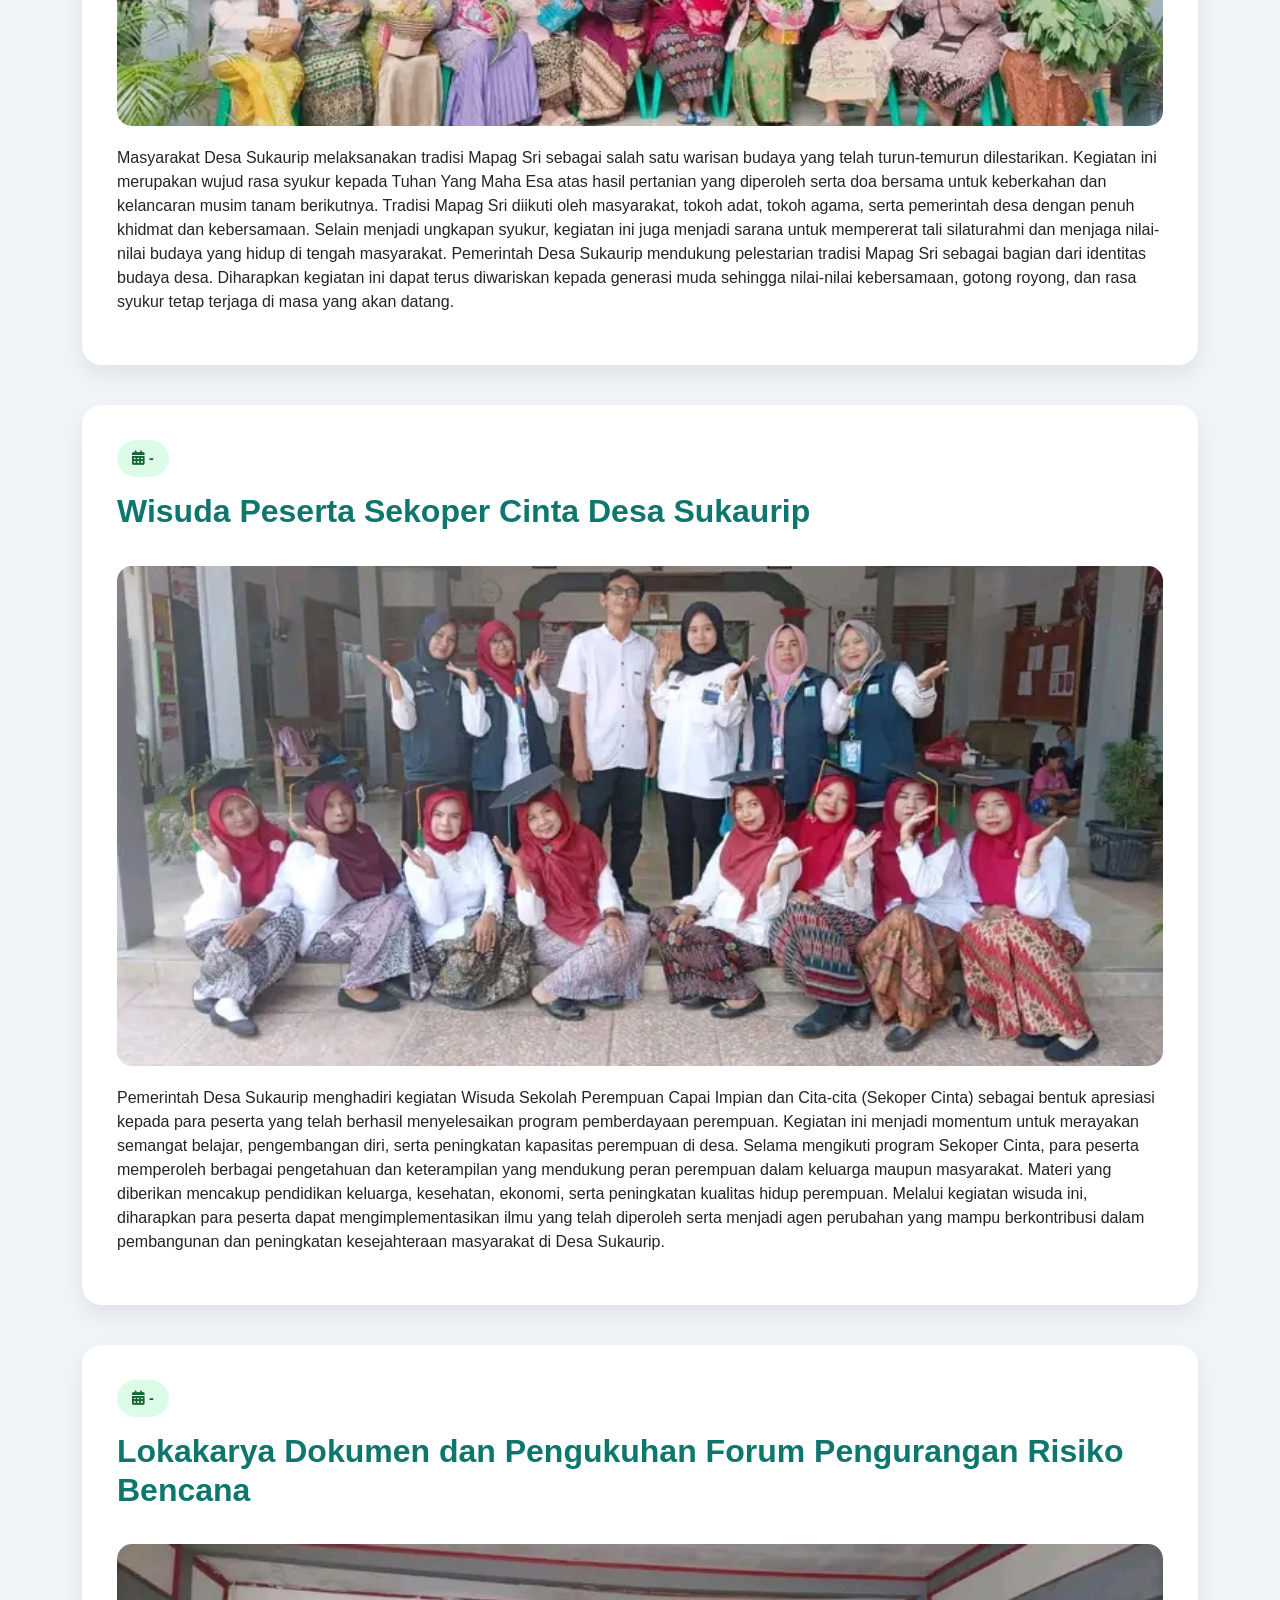
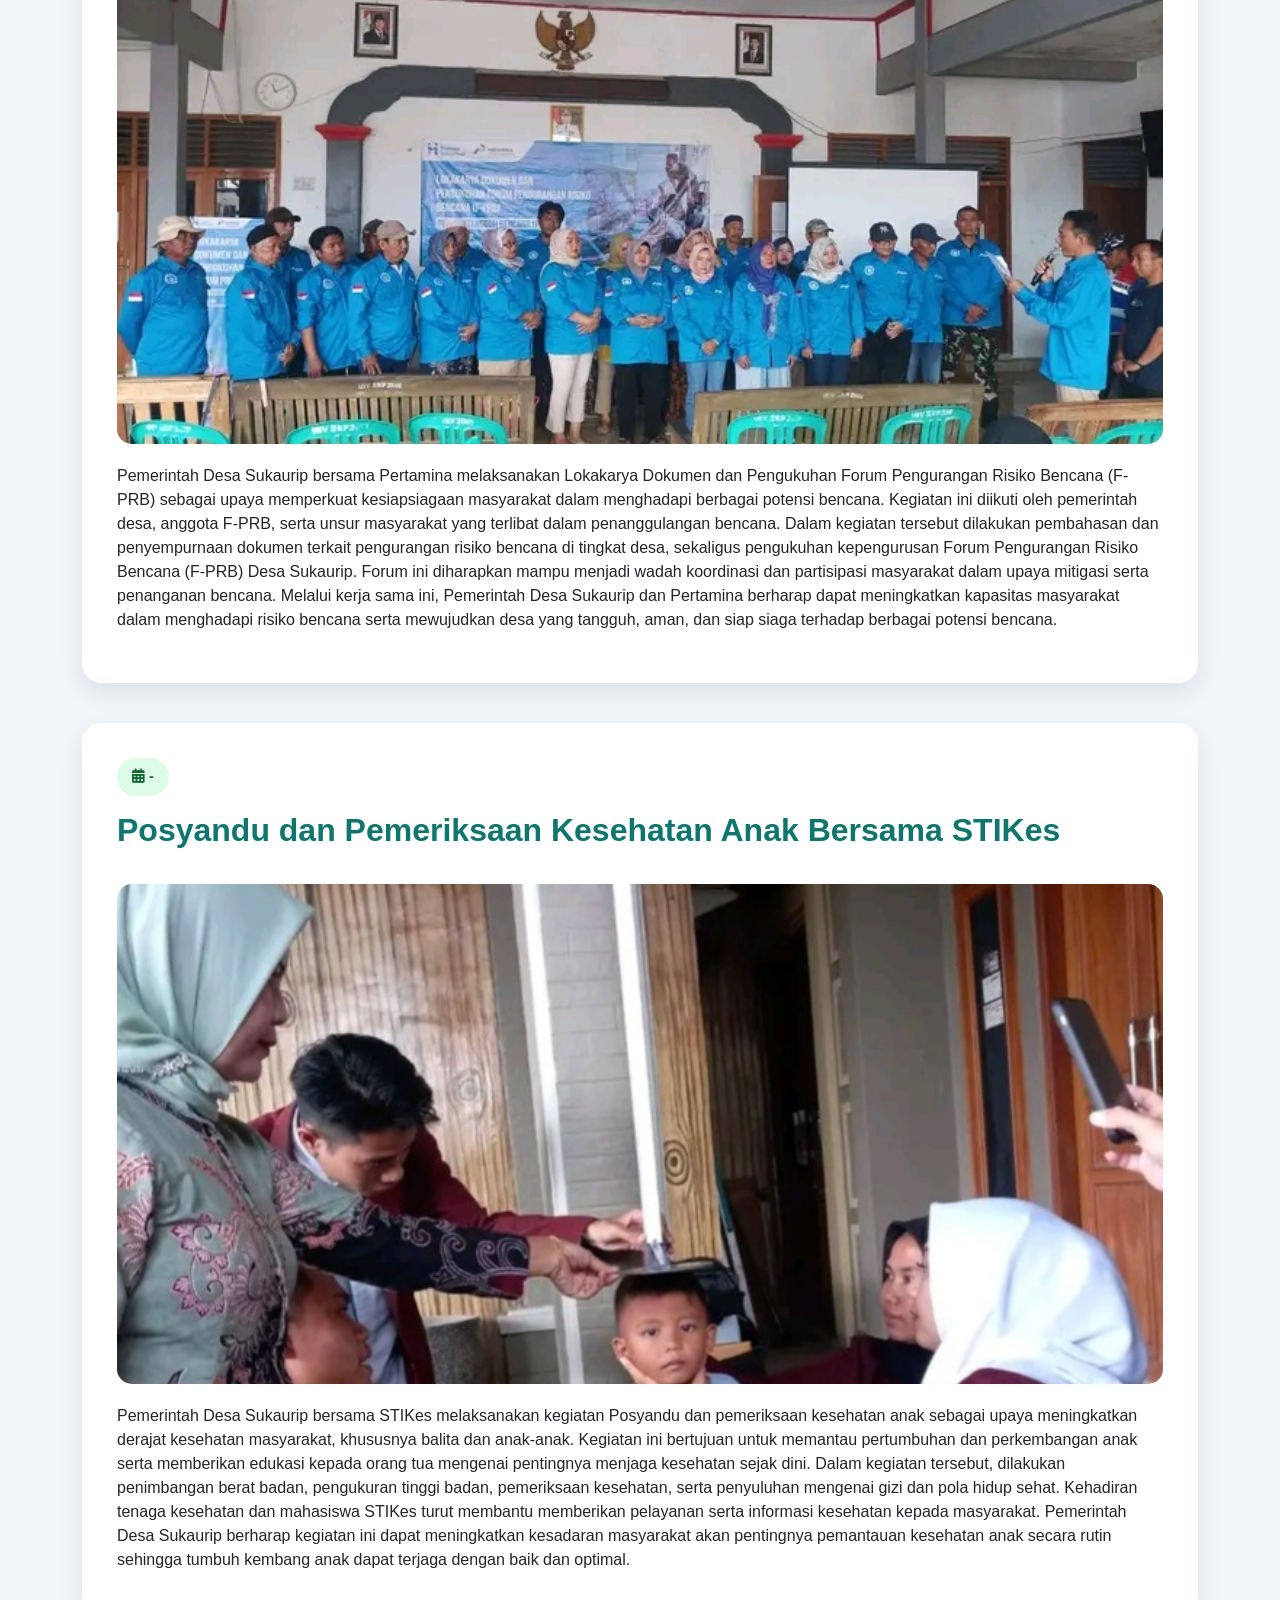
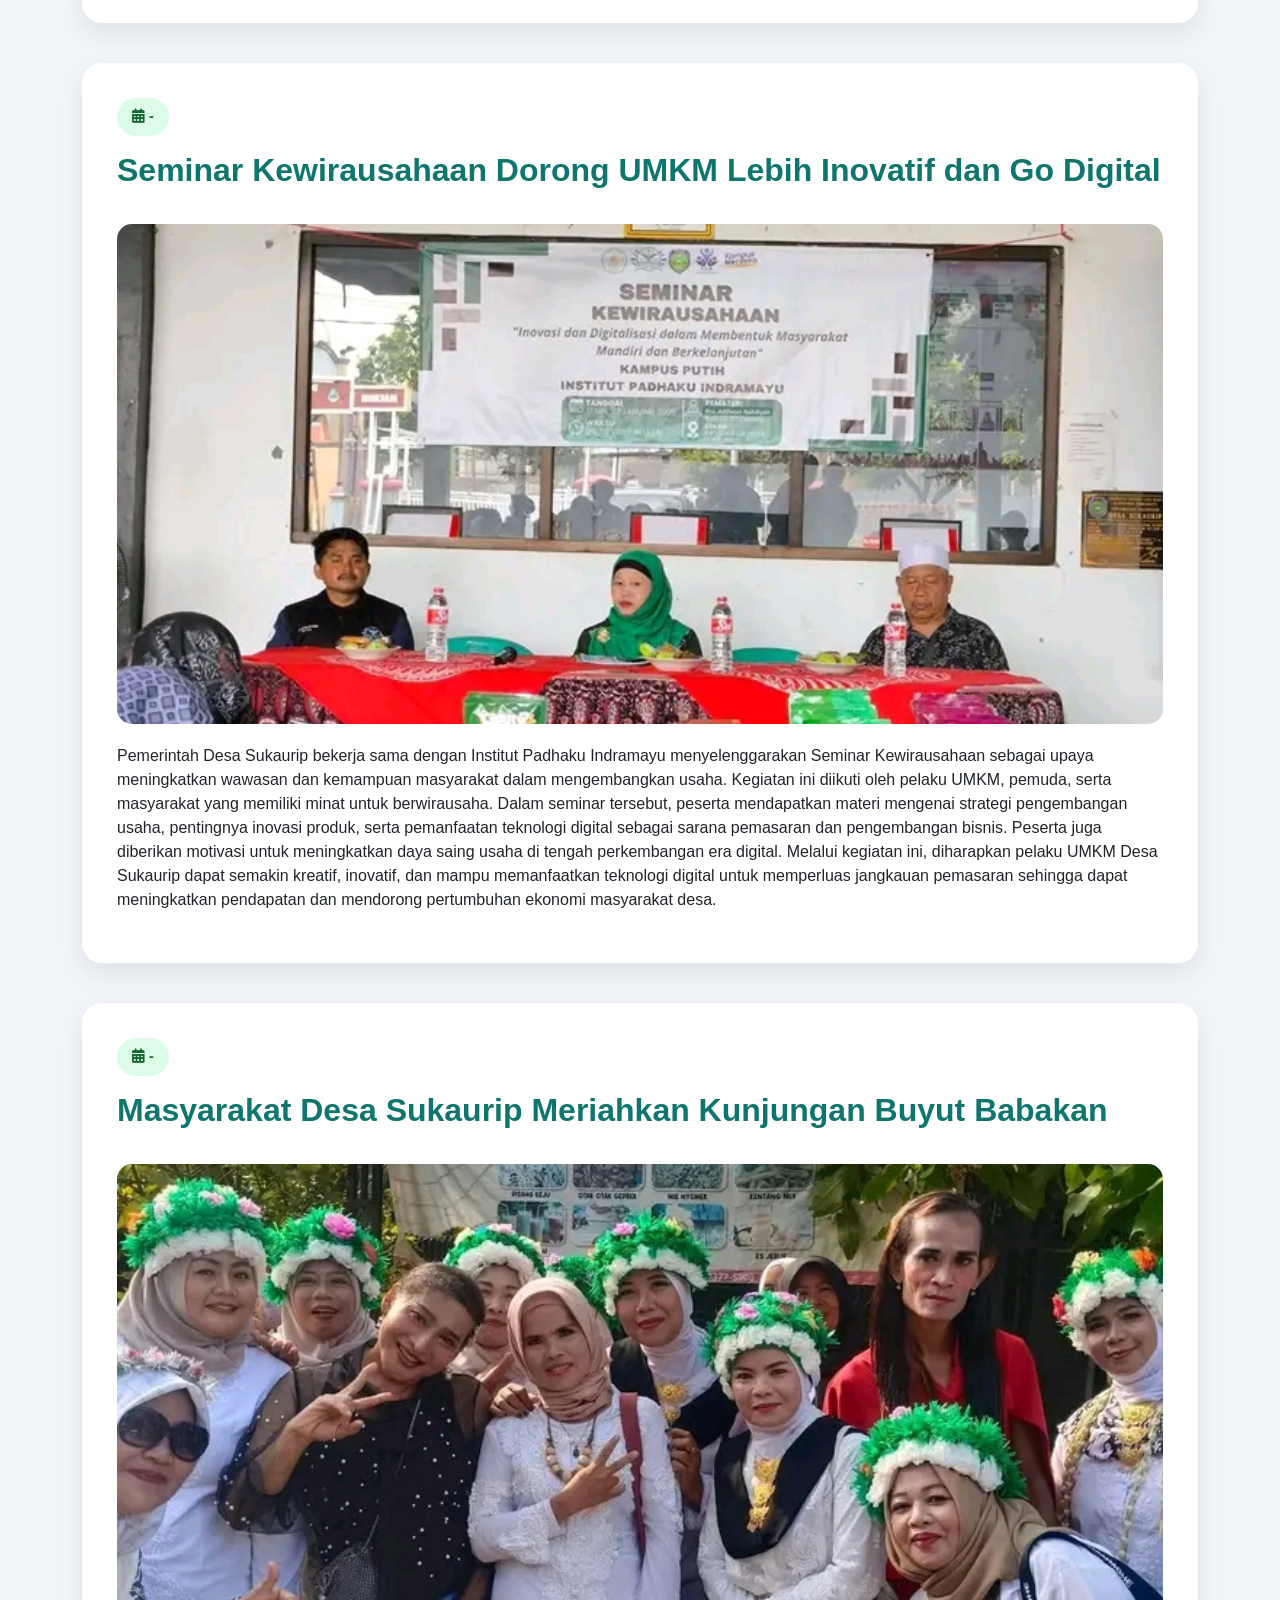
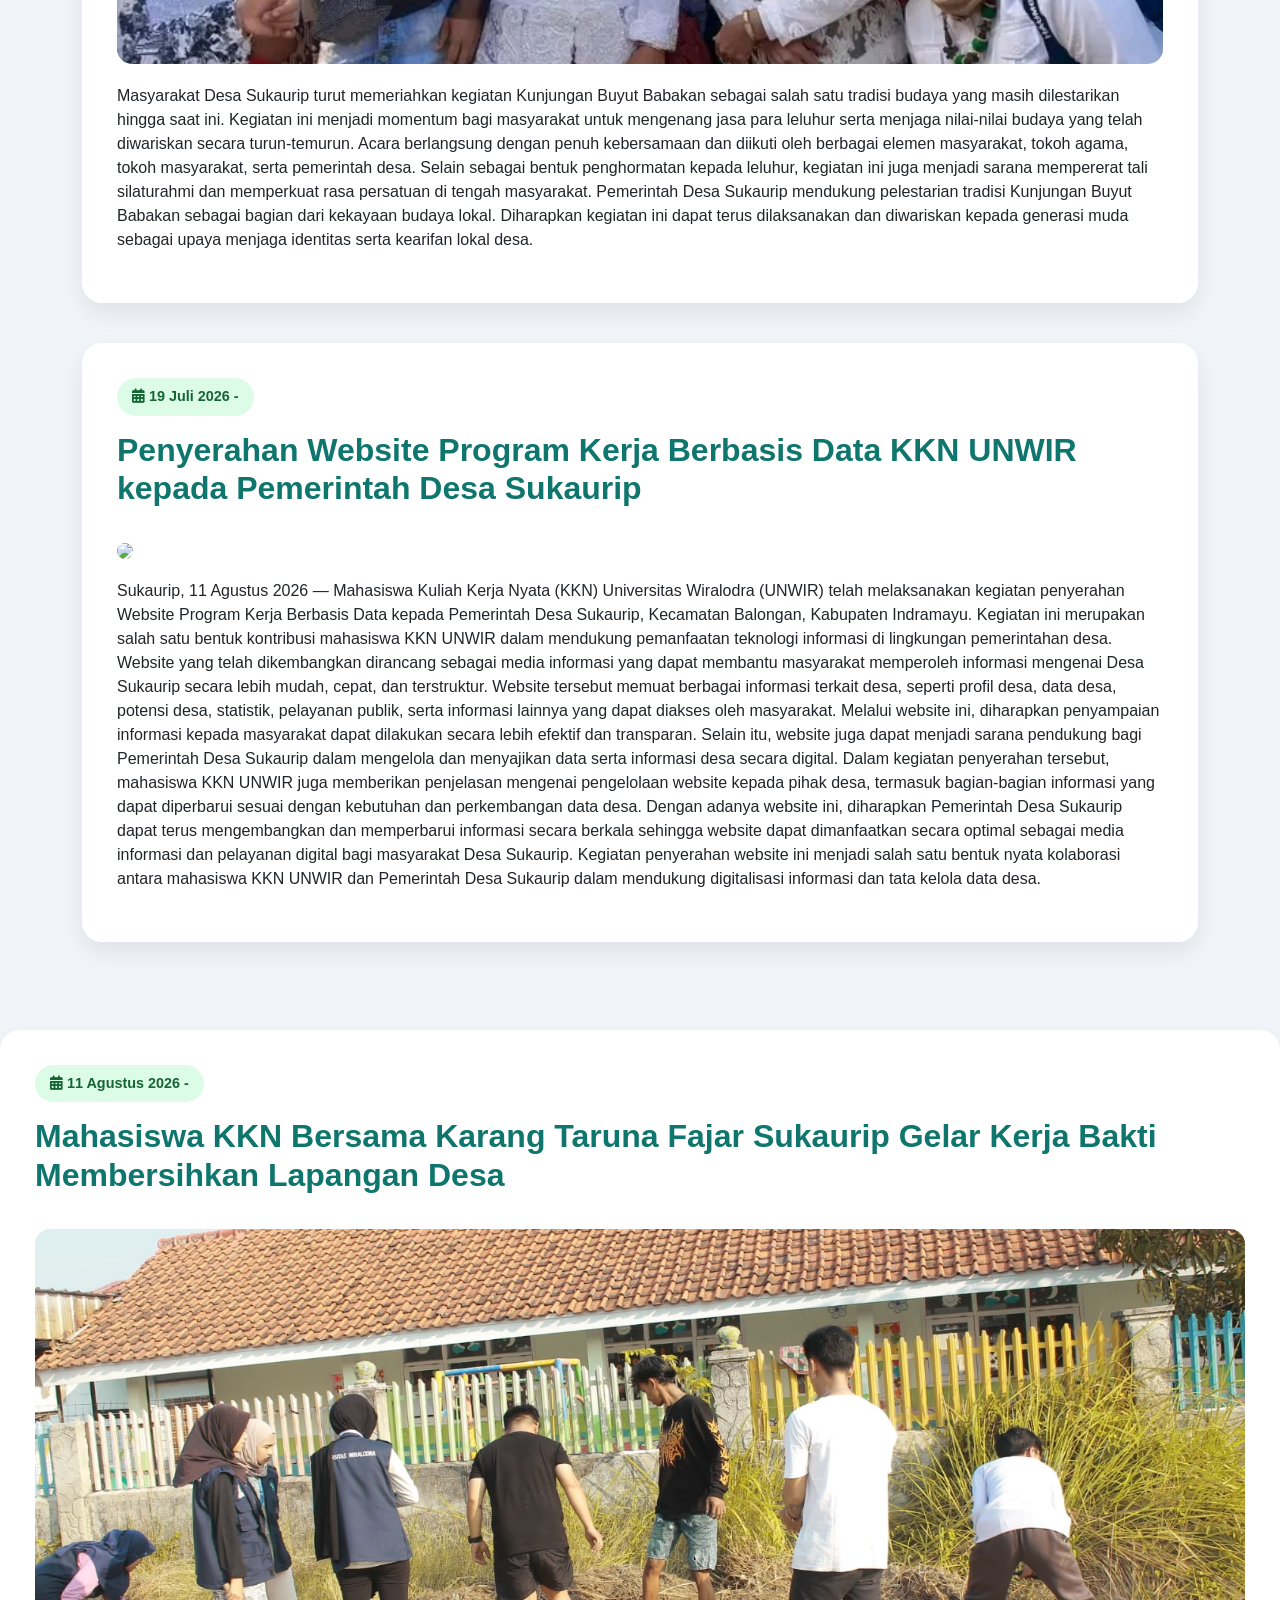
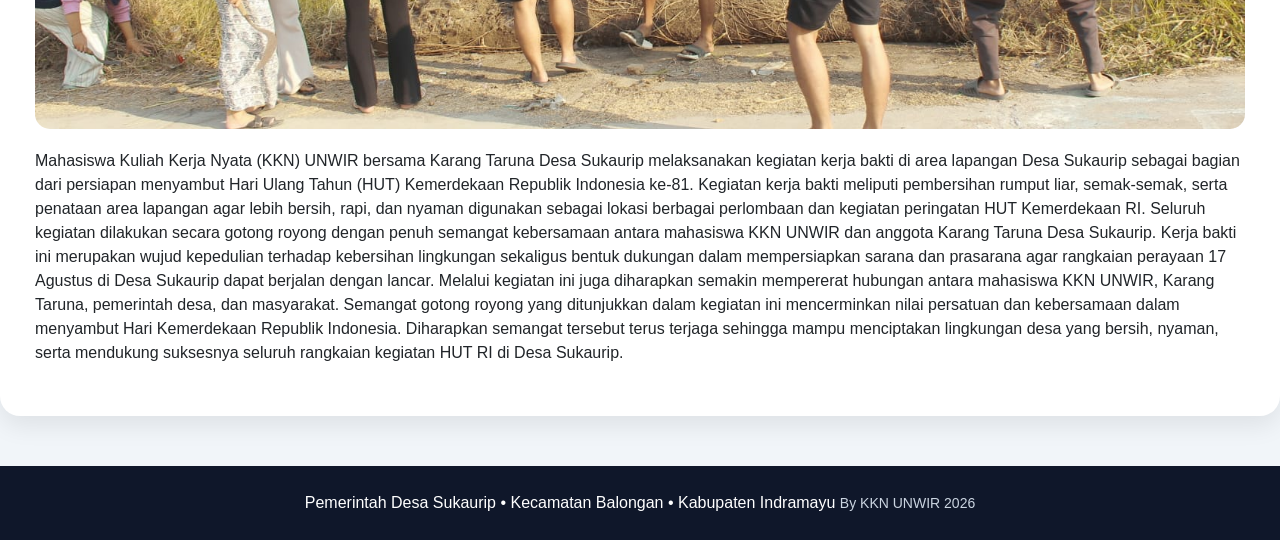
==== commit 60f1f816: "Update berita-detail.html" ====
--- a/berita-detail.html
+++ b/berita-detail.html
@@ -330,6 +330,27 @@
 -
 </div>
 <h2>
+Penyerahan Website Program Kerja Berbasis Data KKN UNWIR kepada Pemerintah Desa Sukaurip
+</h2>
+<img src="assets/">
+<p>
+Sukaurip, 11 Agustus 2026 — Mahasiswa Kuliah Kerja Nyata (KKN) Universitas Wiralodra (UNWIR) telah melaksanakan kegiatan penyerahan Website Program Kerja Berbasis Data kepada Pemerintah Desa Sukaurip, Kecamatan Balongan, Kabupaten Indramayu.
+Kegiatan ini merupakan salah satu bentuk kontribusi mahasiswa KKN UNWIR dalam mendukung pemanfaatan teknologi informasi di lingkungan pemerintahan desa. Website yang telah dikembangkan dirancang sebagai media informasi yang dapat membantu masyarakat memperoleh informasi mengenai Desa Sukaurip secara lebih mudah, cepat, dan terstruktur.
+Website tersebut memuat berbagai informasi terkait desa, seperti profil desa, data desa, potensi desa, statistik, pelayanan publik, serta informasi lainnya yang dapat diakses oleh masyarakat.
+Melalui website ini, diharapkan penyampaian informasi kepada masyarakat dapat dilakukan secara lebih efektif dan transparan. Selain itu, website juga dapat menjadi sarana pendukung bagi Pemerintah Desa Sukaurip dalam mengelola dan menyajikan data serta informasi desa secara digital.
+Dalam kegiatan penyerahan tersebut, mahasiswa KKN UNWIR juga memberikan penjelasan mengenai pengelolaan website kepada pihak desa, termasuk bagian-bagian informasi yang dapat diperbarui sesuai dengan kebutuhan dan perkembangan data desa.
+Dengan adanya website ini, diharapkan Pemerintah Desa Sukaurip dapat terus mengembangkan dan memperbarui informasi secara berkala sehingga website dapat dimanfaatkan secara optimal sebagai media informasi dan pelayanan digital bagi masyarakat Desa Sukaurip.
+Kegiatan penyerahan website ini menjadi salah satu bentuk nyata kolaborasi antara mahasiswa KKN UNWIR dan Pemerintah Desa Sukaurip dalam mendukung digitalisasi informasi dan tata kelola data desa.
+</div>
+</div>
+
+ <!-- BERITA 12 -->
+<div class="berita-card">
+<div class="tanggal">
+<i class="fa-solid fa-calendar-days"></i> 11 Agustus 2026
+-
+</div>
+<h2>
 Mahasiswa KKN Bersama Karang Taruna Fajar Sukaurip Gelar Kerja Bakti Membersihkan Lapangan Desa
 </h2>
 <img src="assets/kartarkknunwir.jpeg">
@@ -340,7 +361,7 @@
 Semangat gotong royong yang ditunjukkan dalam kegiatan ini mencerminkan nilai persatuan dan kebersamaan dalam menyambut Hari Kemerdekaan Republik Indonesia. Diharapkan semangat tersebut terus terjaga sehingga mampu menciptakan lingkungan desa yang bersih, nyaman, serta mendukung suksesnya seluruh rangkaian kegiatan HUT RI di Desa Sukaurip.
 </div>
 </div>
-
+  
 <footer class="footer">
 <div class="container">
 Pemerintah Desa Sukaurip • Kecamatan Balongan • Kabupaten Indramayu
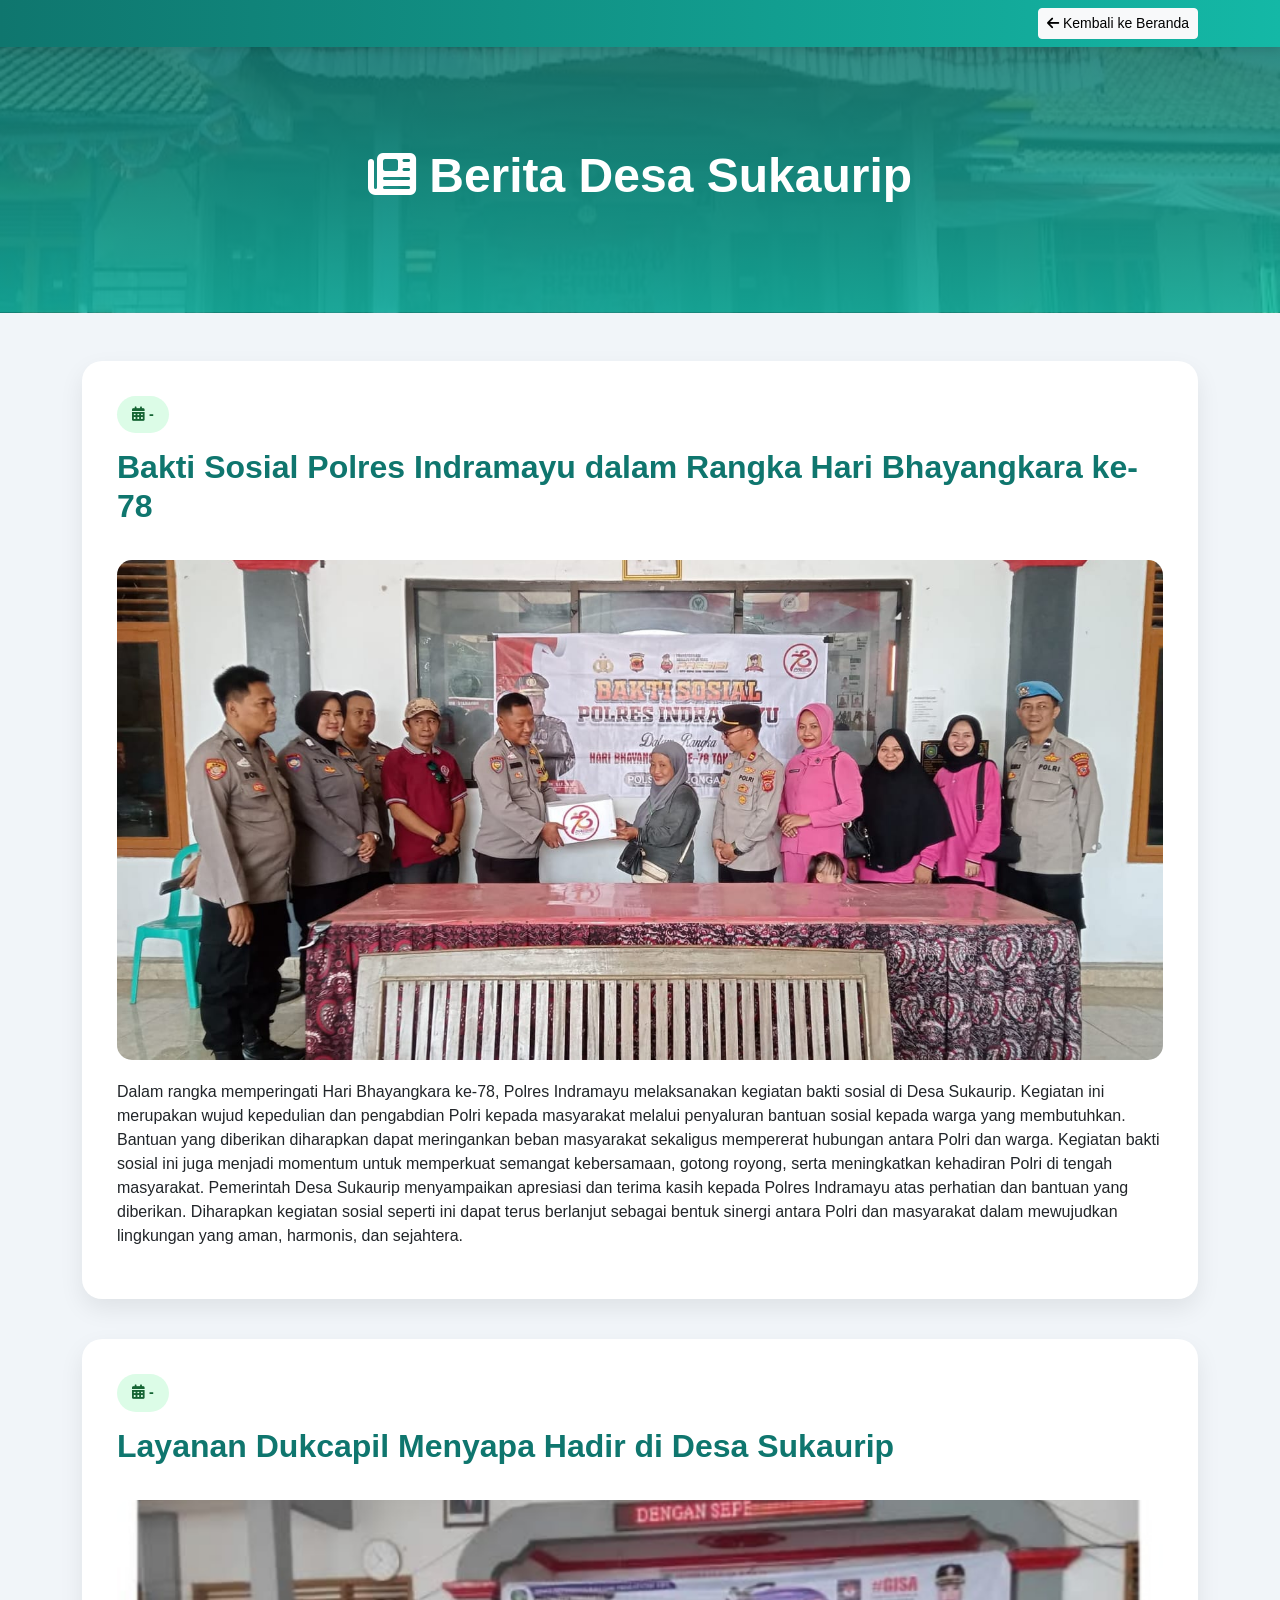
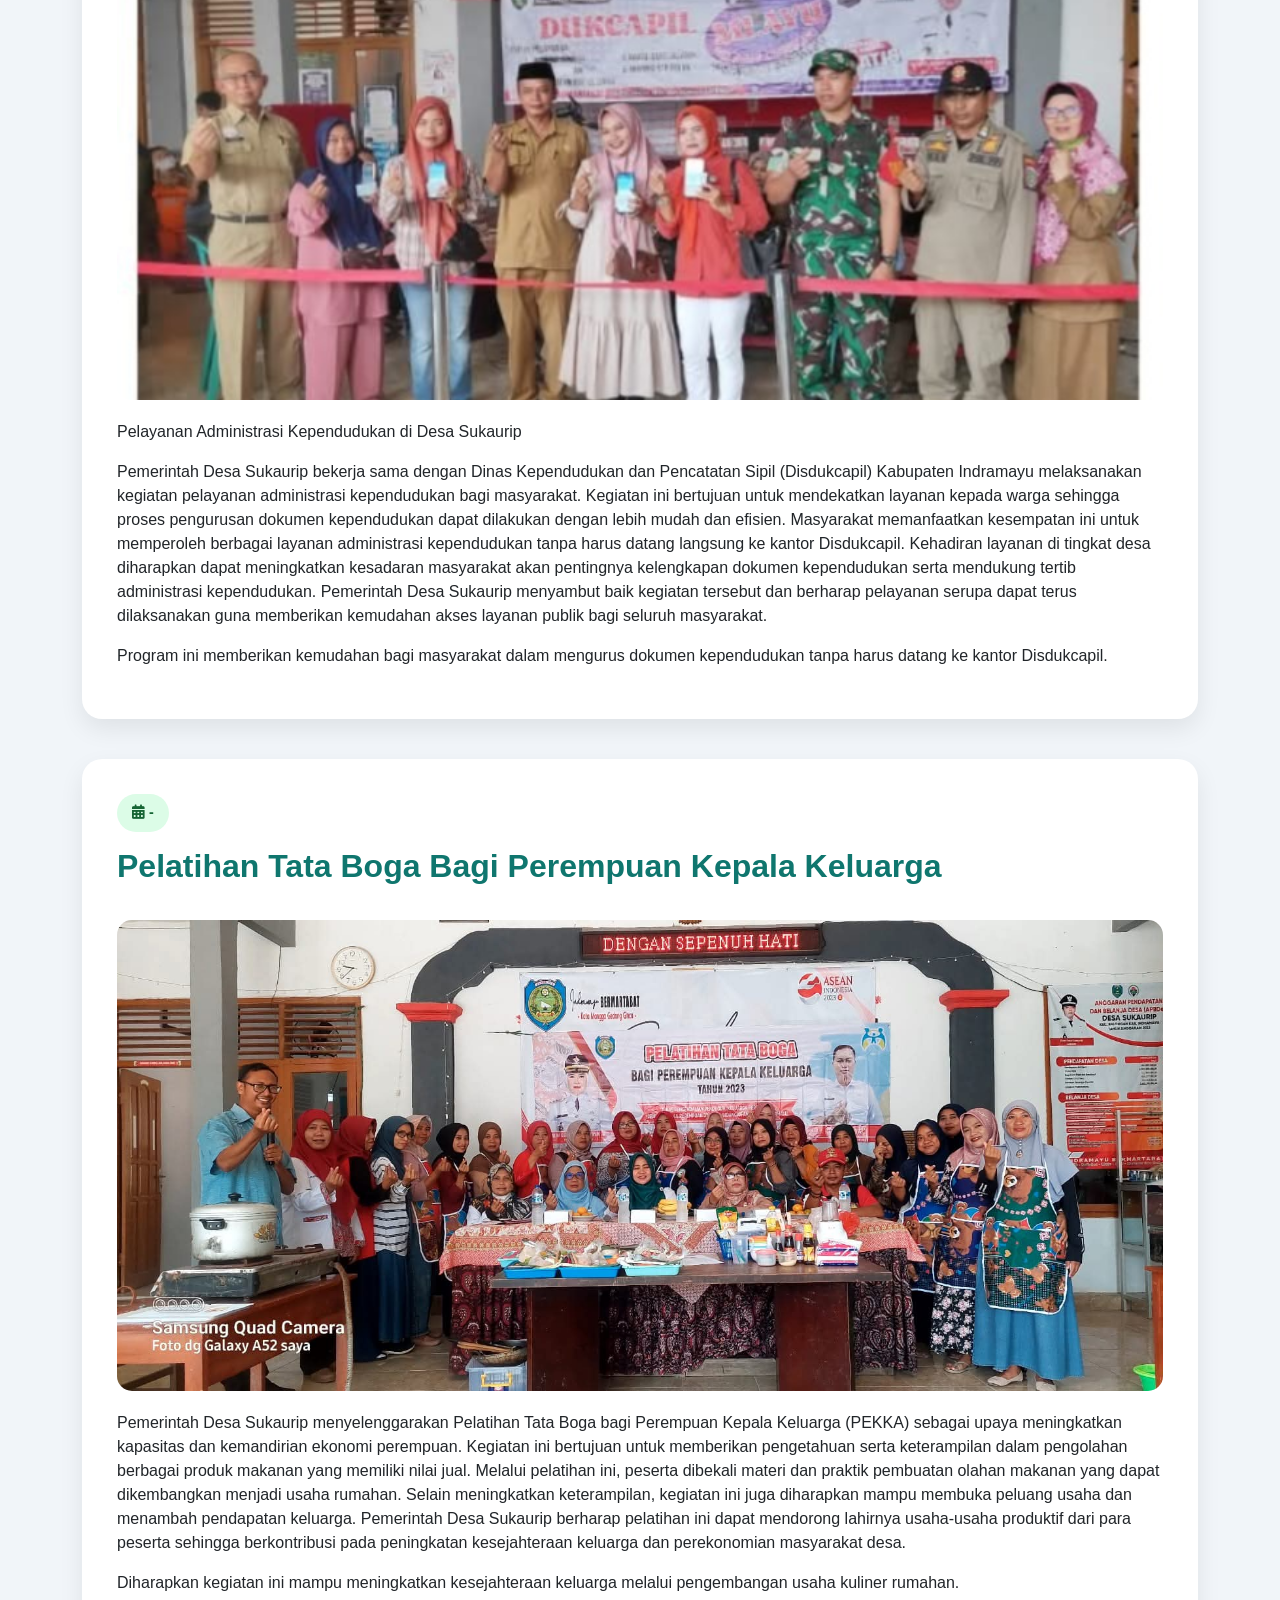
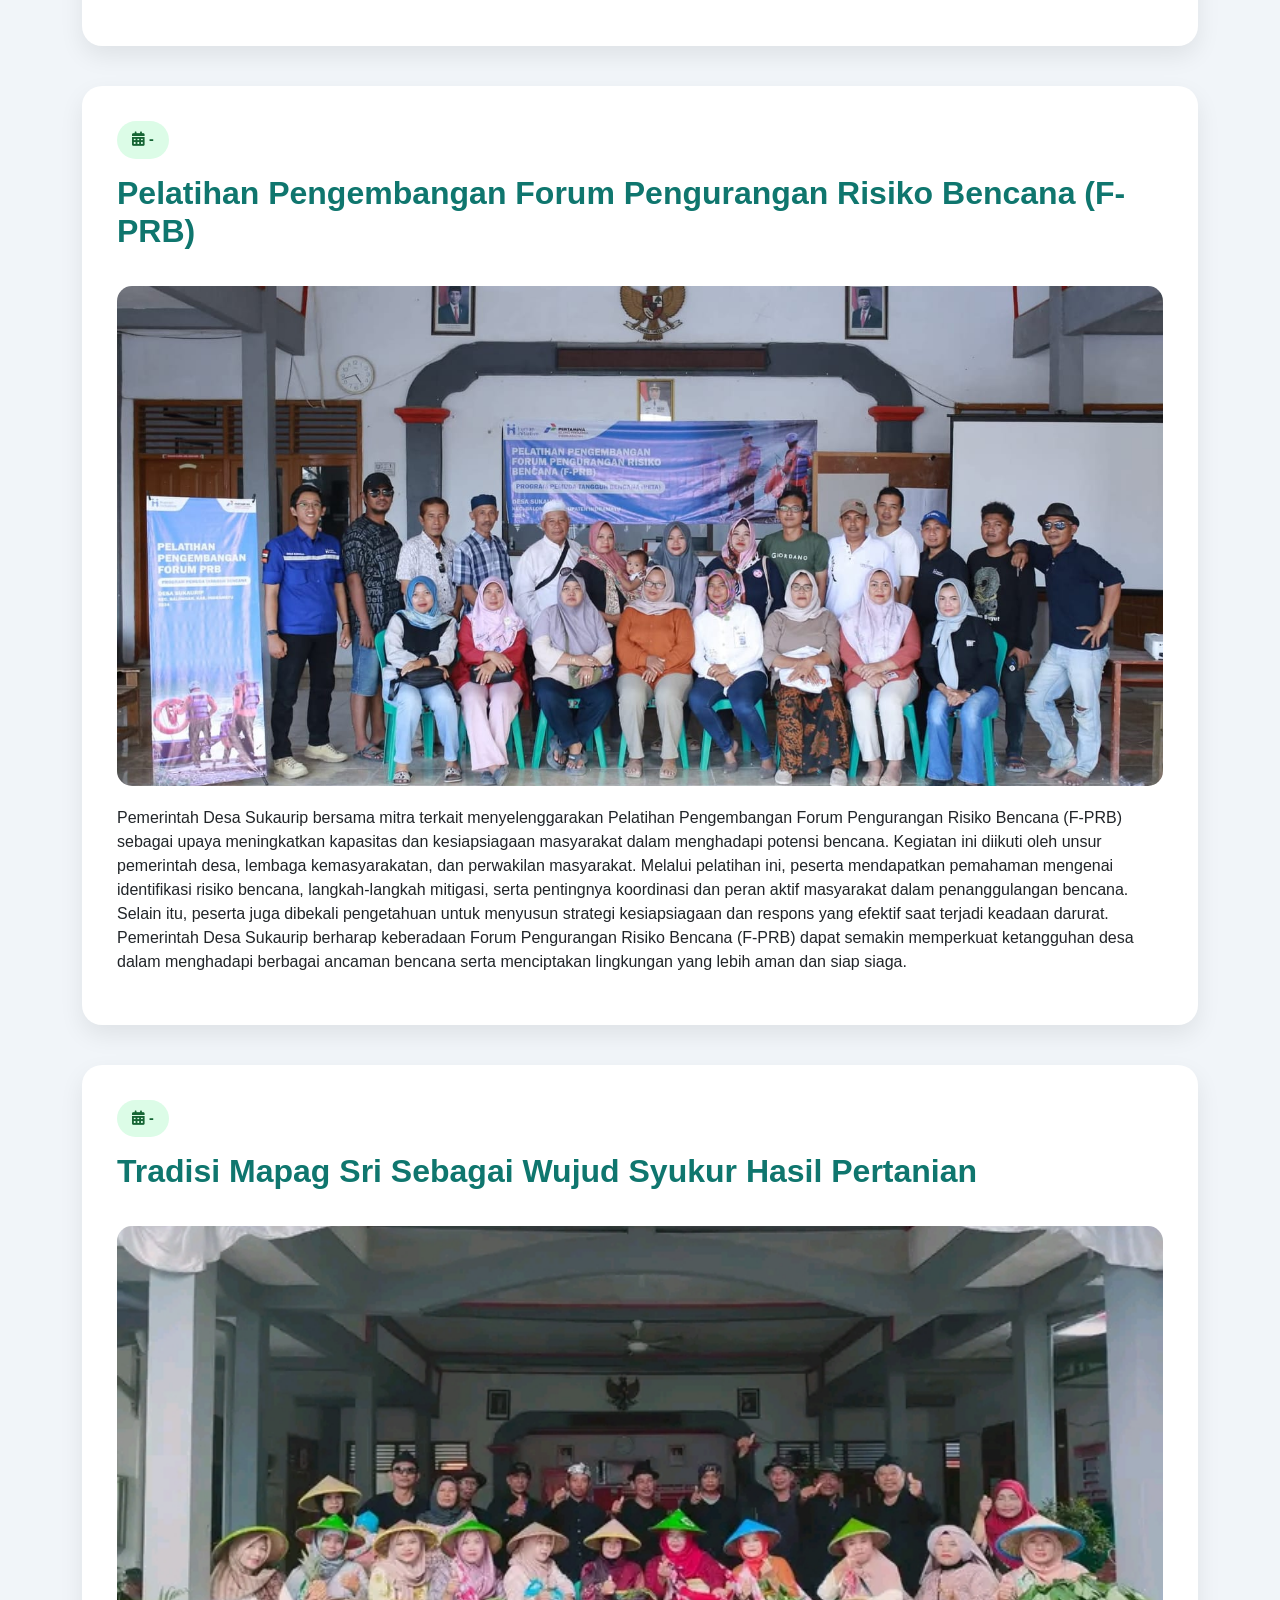
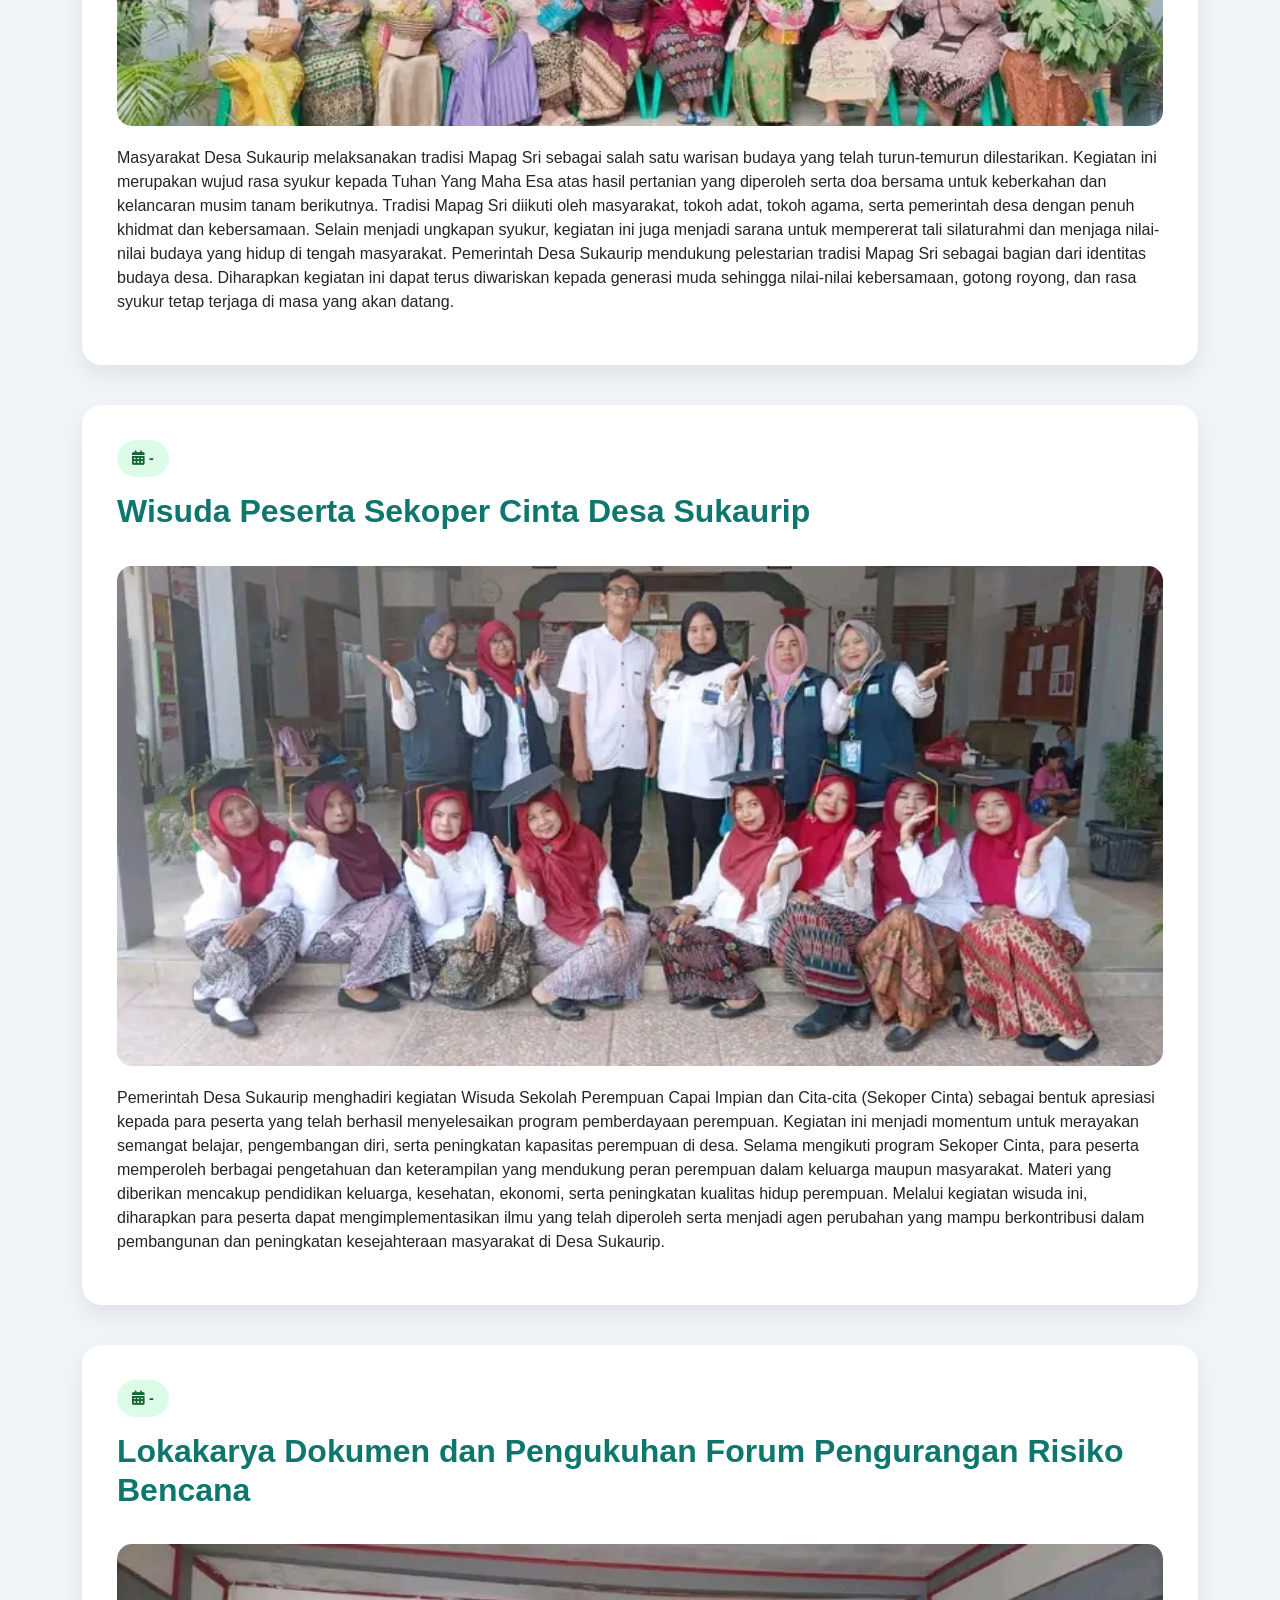
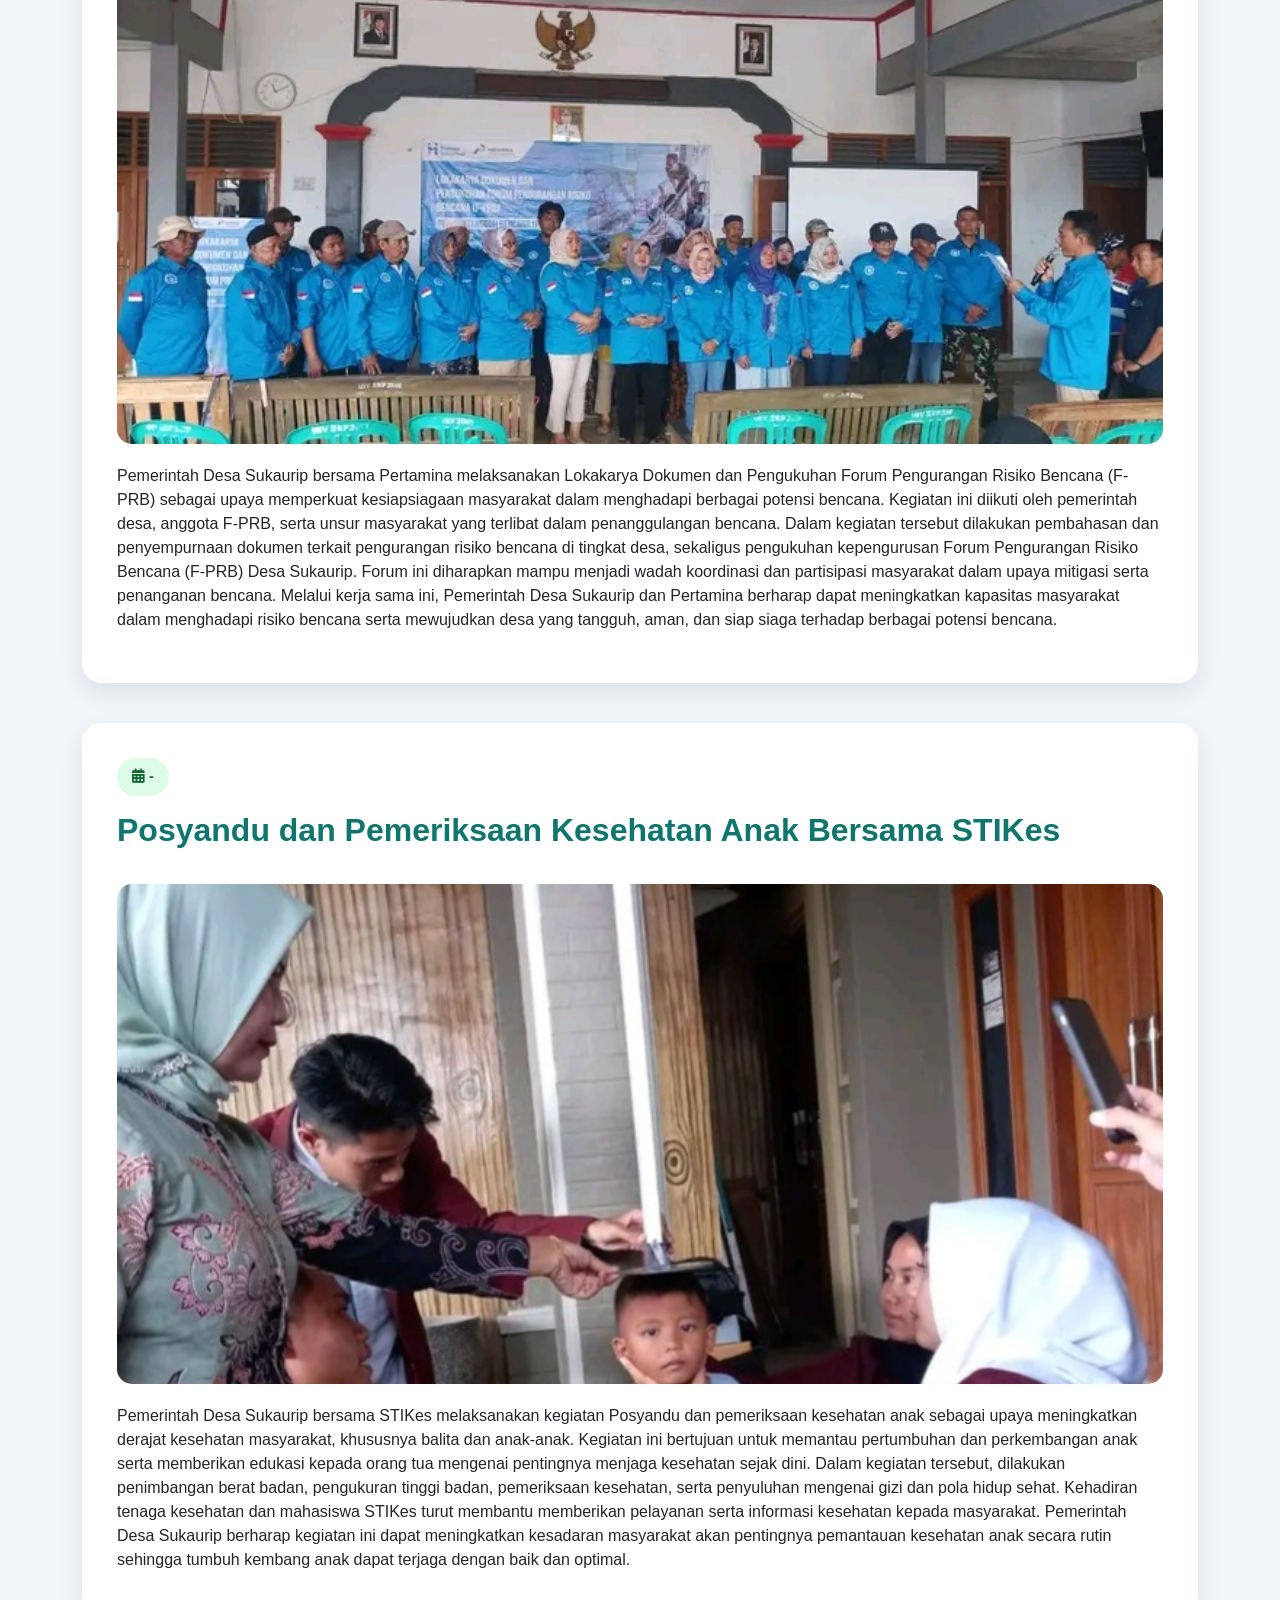
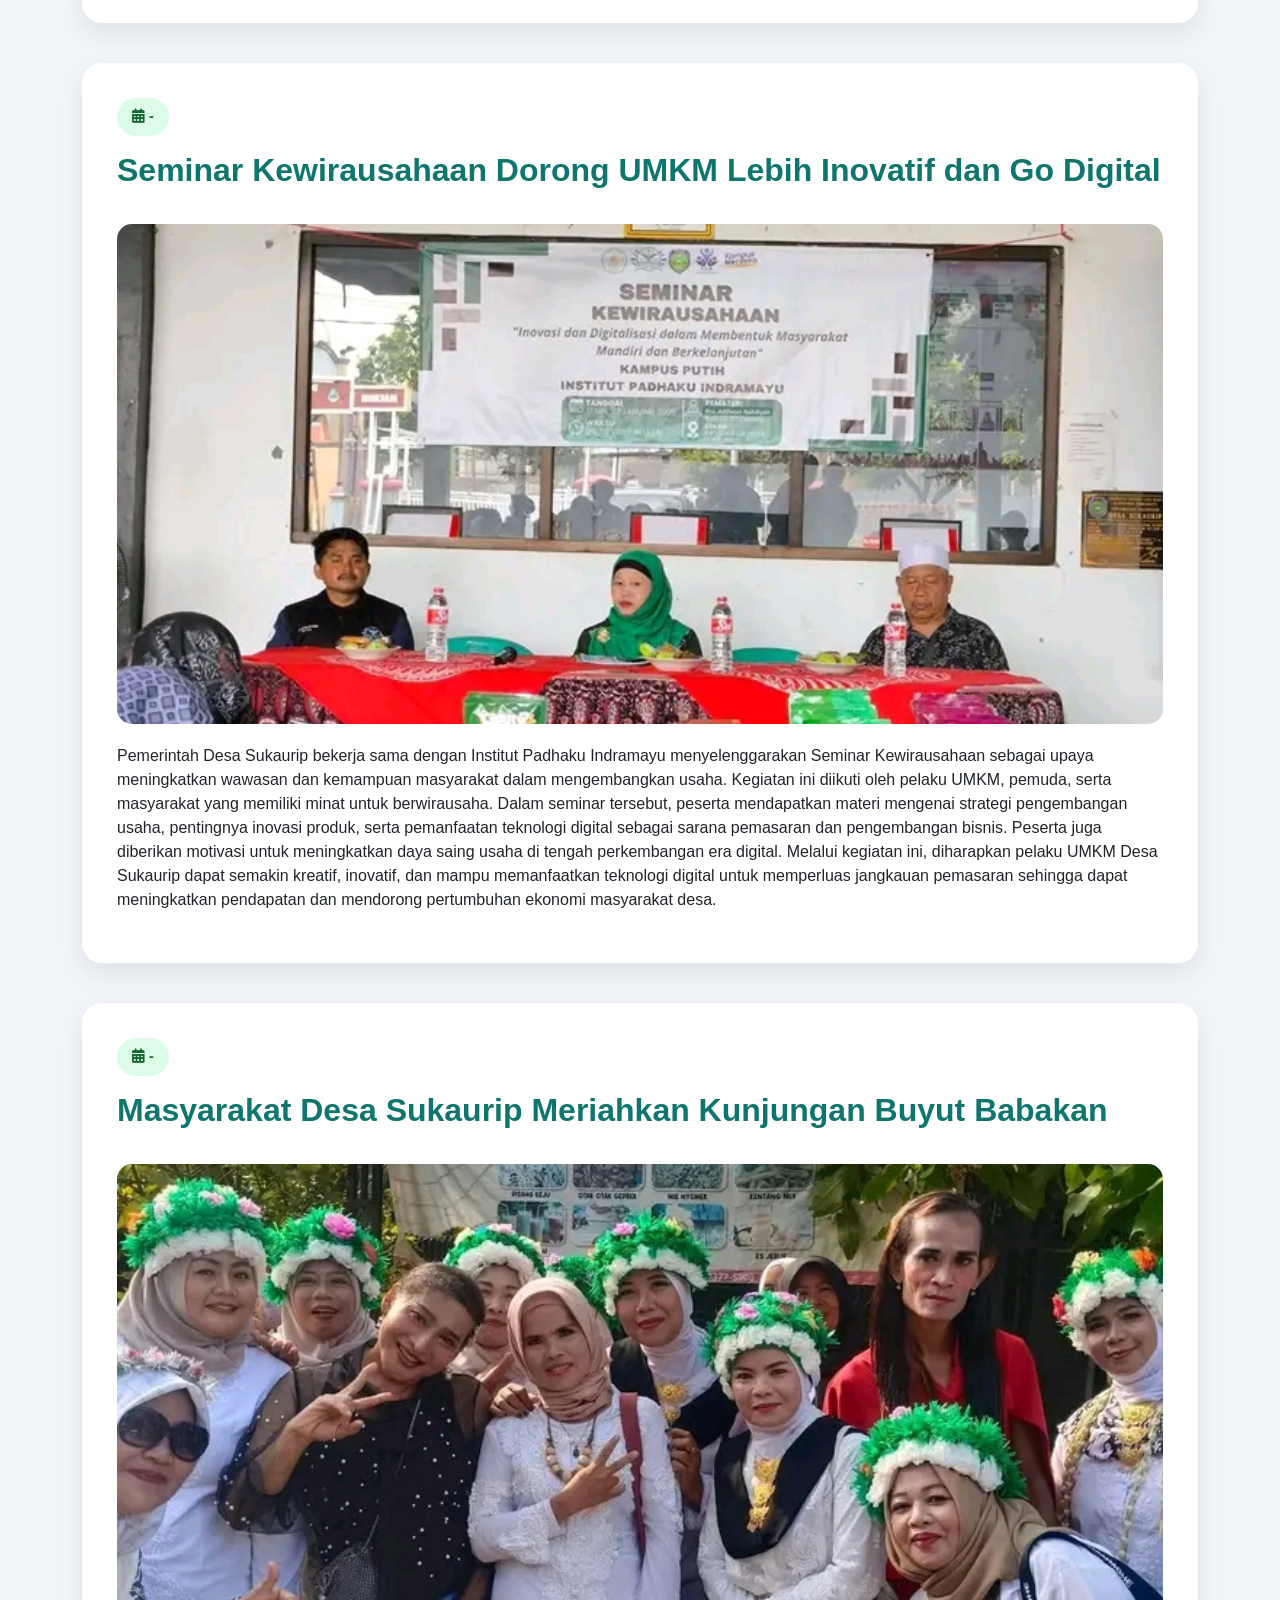
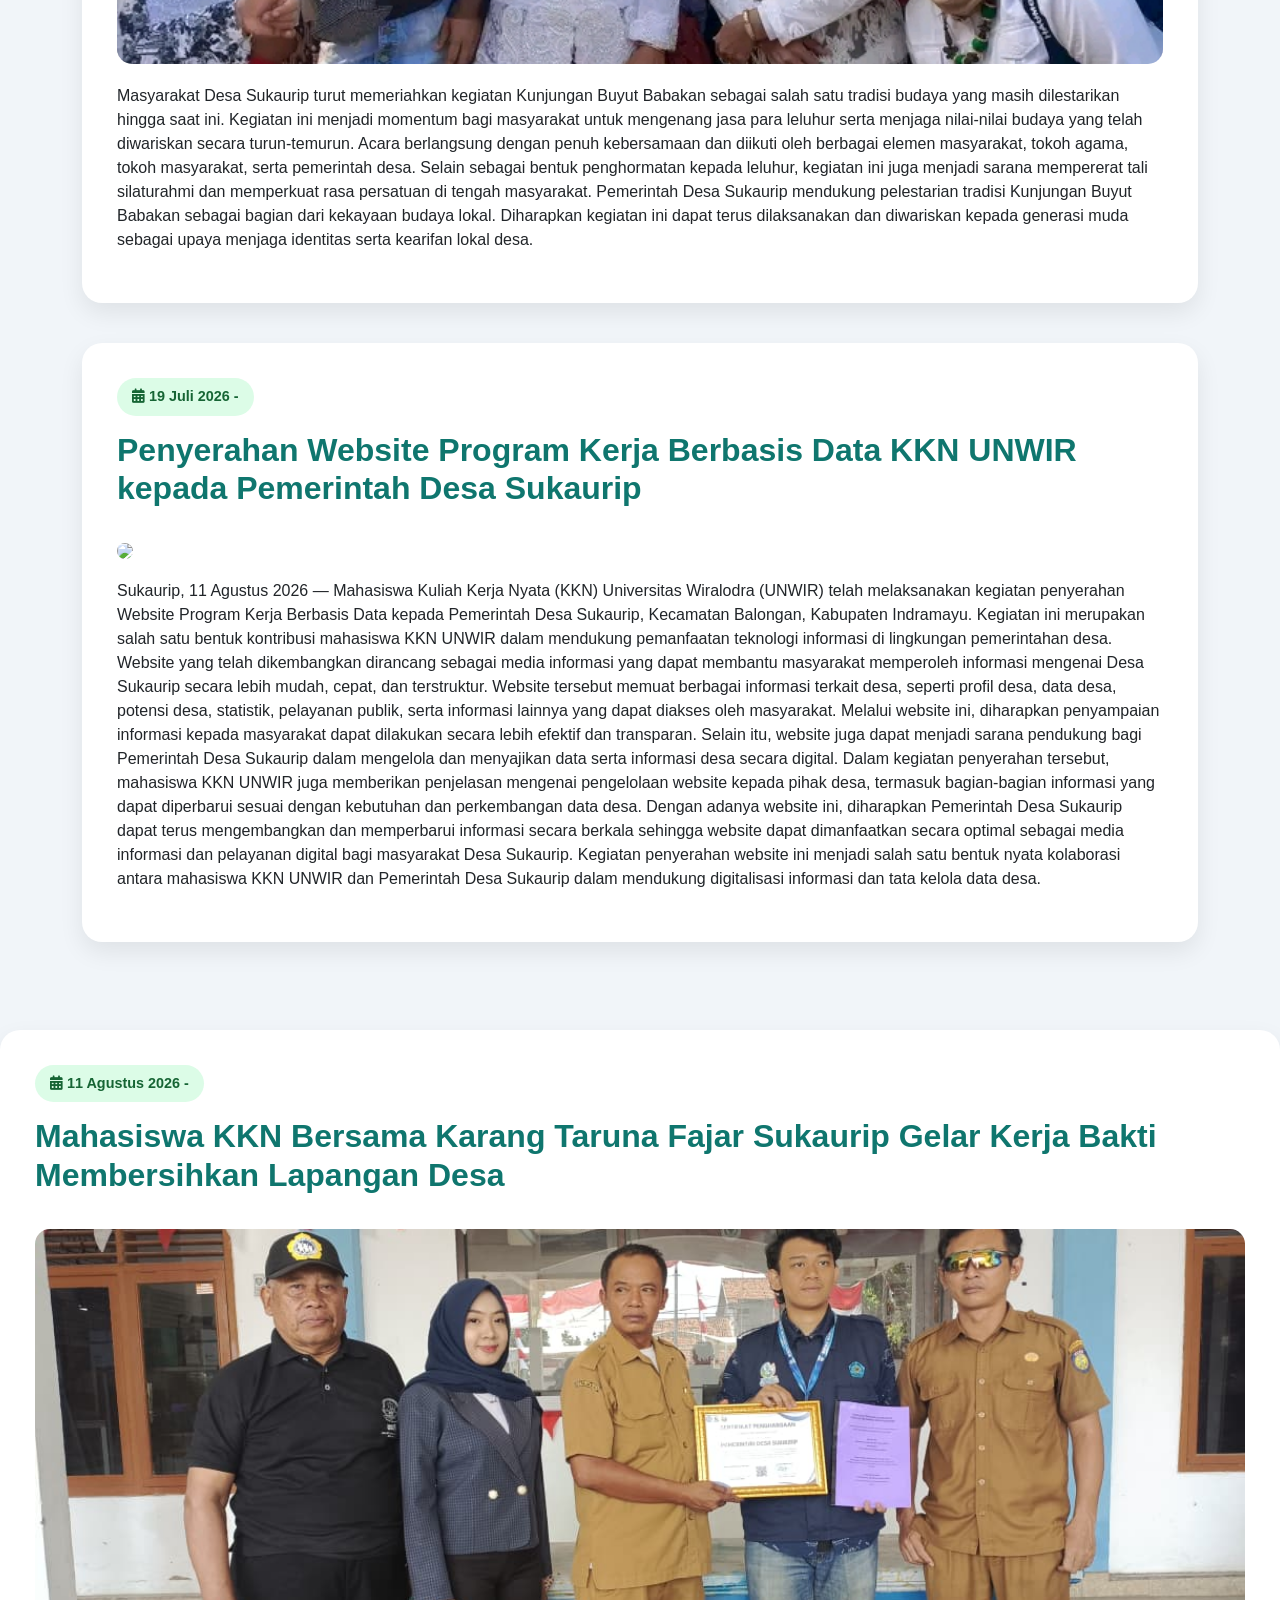
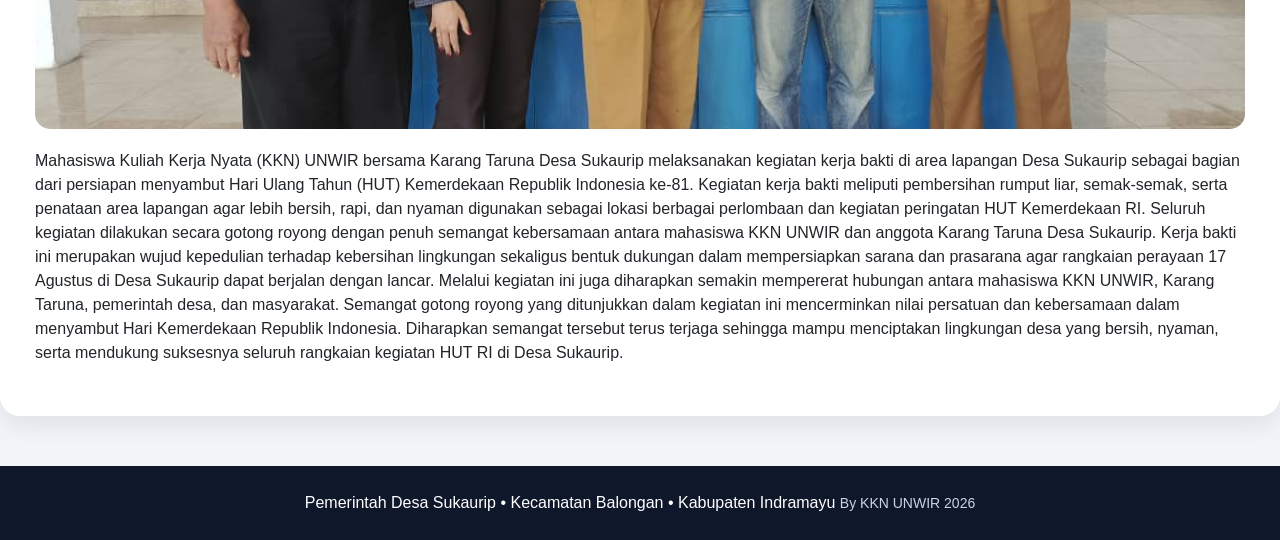
==== commit 89adbd9c: "Update berita-detail.html" ====
--- a/berita-detail.html
+++ b/berita-detail.html
@@ -353,7 +353,7 @@
 <h2>
 Mahasiswa KKN Bersama Karang Taruna Fajar Sukaurip Gelar Kerja Bakti Membersihkan Lapangan Desa
 </h2>
-<img src="assets/kartarkknunwir.jpeg">
+<img src="assets/WhatsApp Image 2026-08-11 at 10.55.42 (1).jpeg">
 <p>
 Mahasiswa Kuliah Kerja Nyata (KKN) UNWIR bersama Karang Taruna Desa Sukaurip melaksanakan kegiatan kerja bakti di area lapangan Desa Sukaurip sebagai bagian dari persiapan menyambut Hari Ulang Tahun (HUT) Kemerdekaan Republik Indonesia ke-81.
 Kegiatan kerja bakti meliputi pembersihan rumput liar, semak-semak, serta penataan area lapangan agar lebih bersih, rapi, dan nyaman digunakan sebagai lokasi berbagai perlombaan dan kegiatan peringatan HUT Kemerdekaan RI. Seluruh kegiatan dilakukan secara gotong royong dengan penuh semangat kebersamaan antara mahasiswa KKN UNWIR dan anggota Karang Taruna Desa Sukaurip.
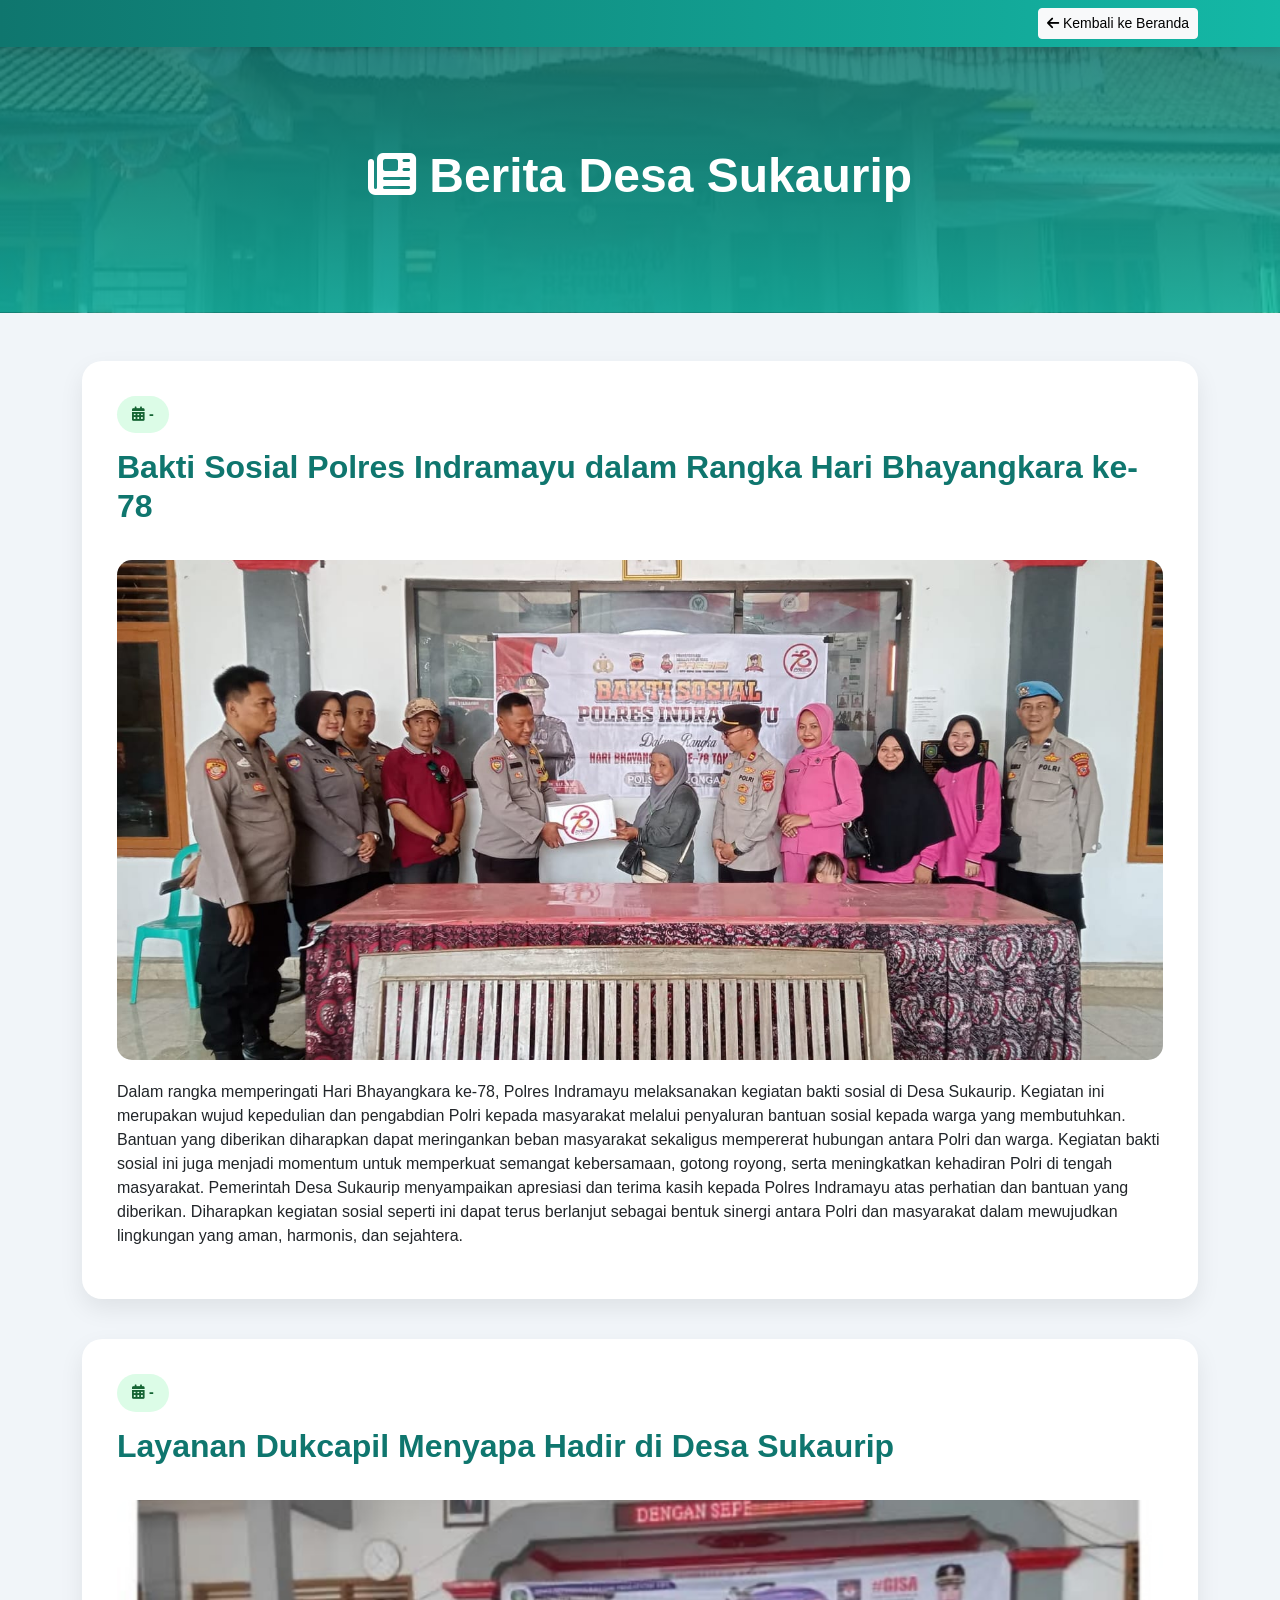
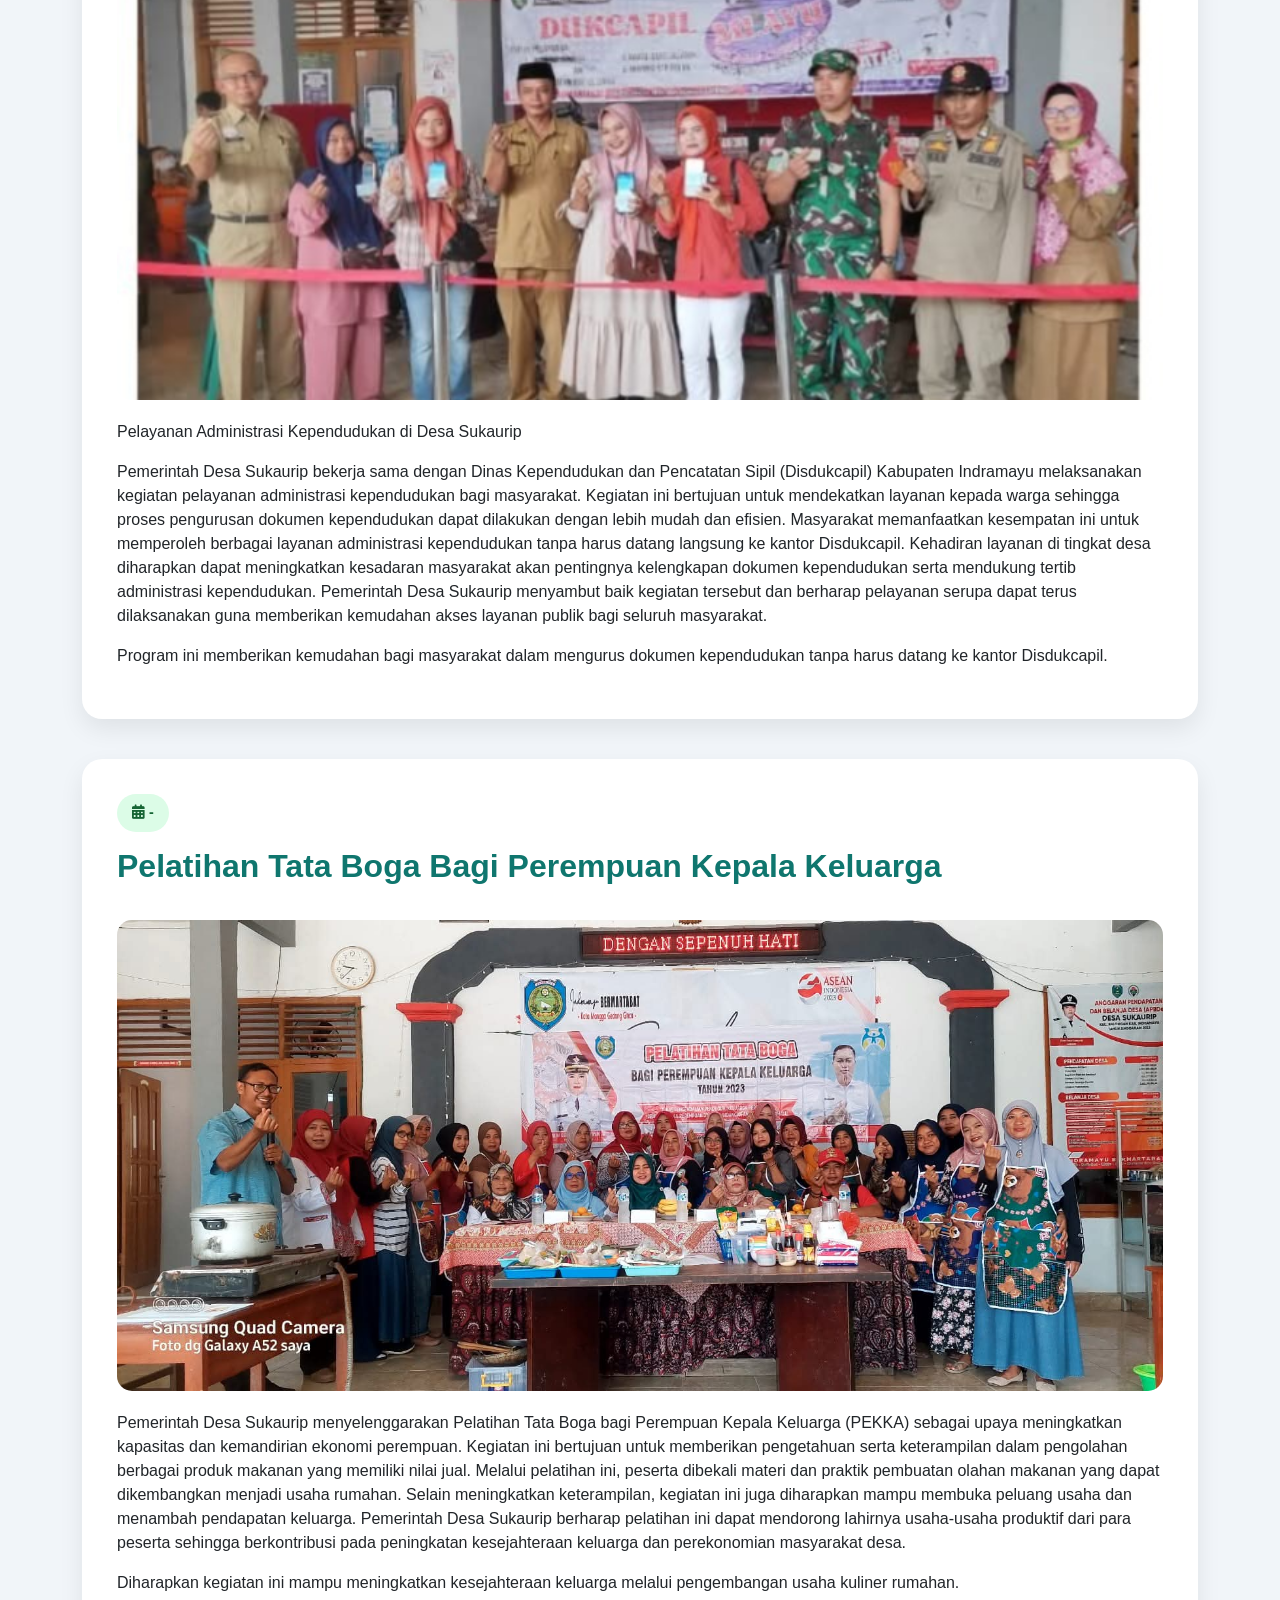
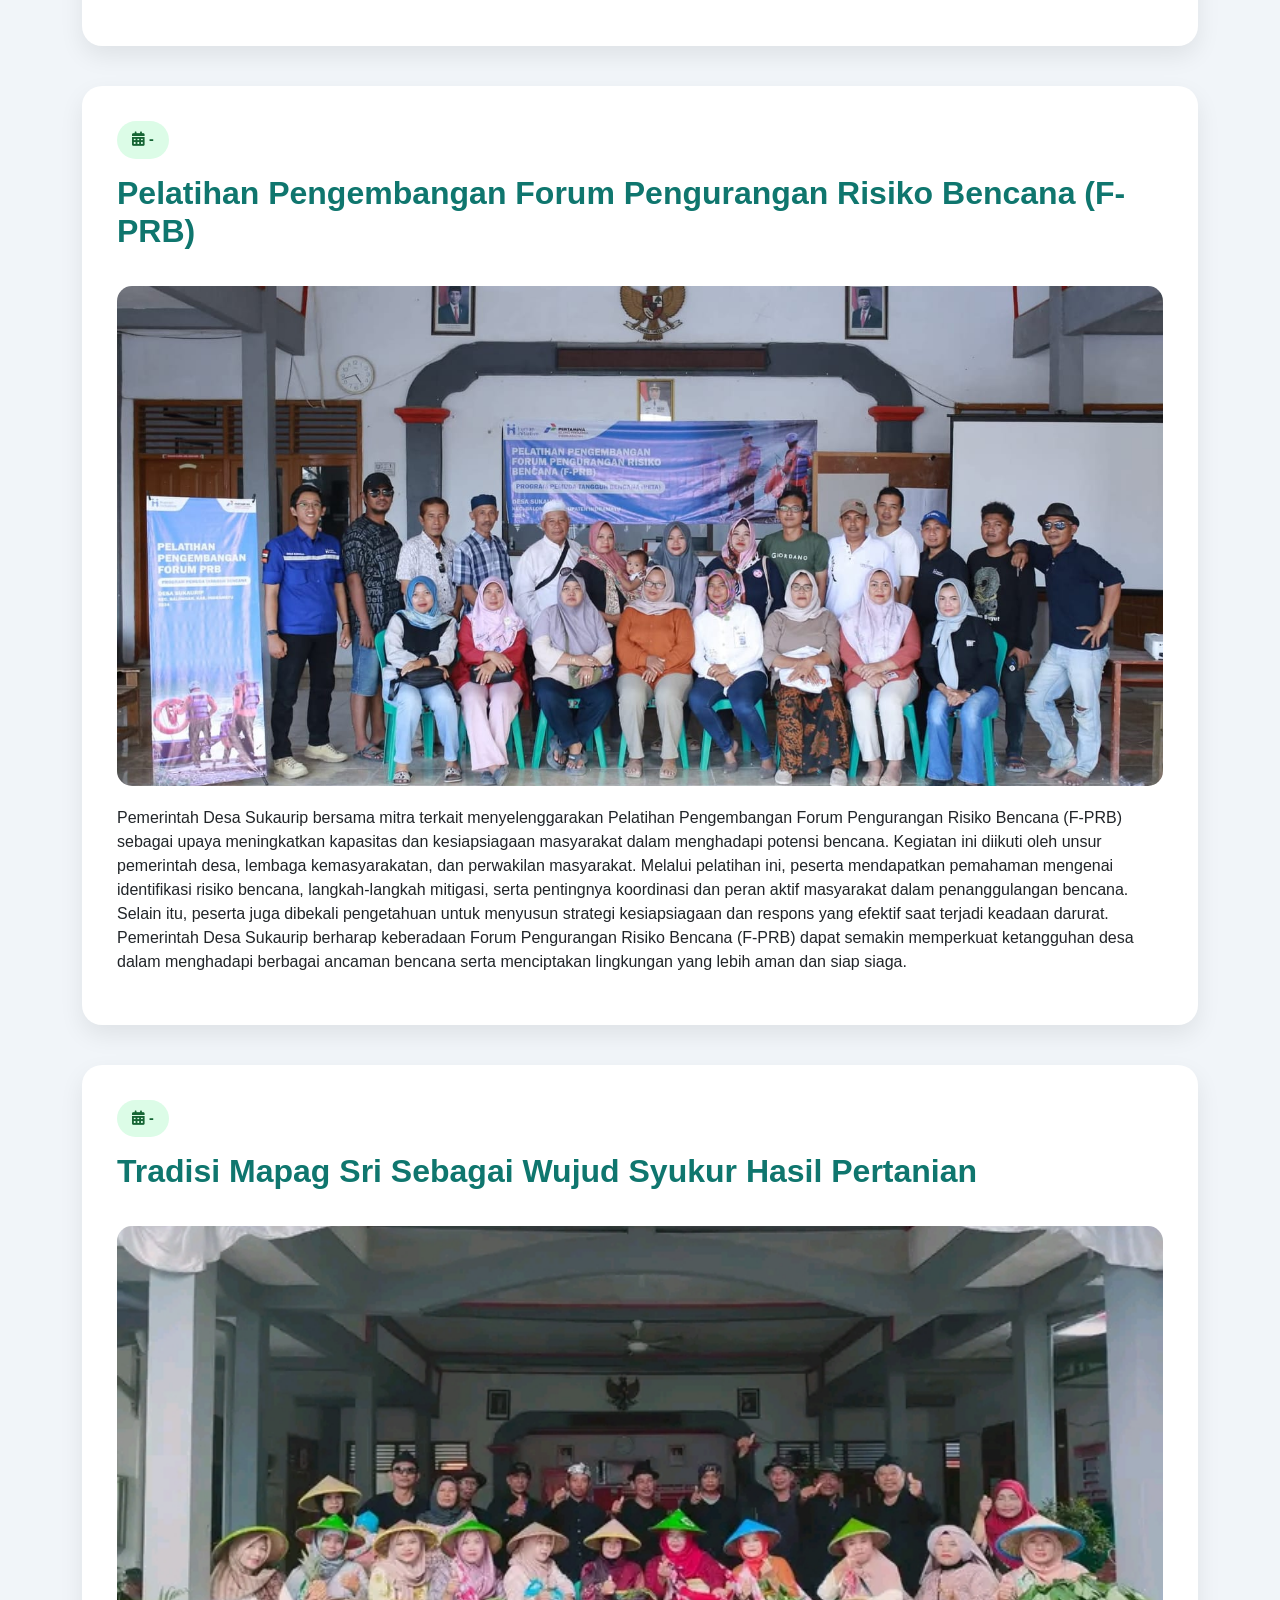
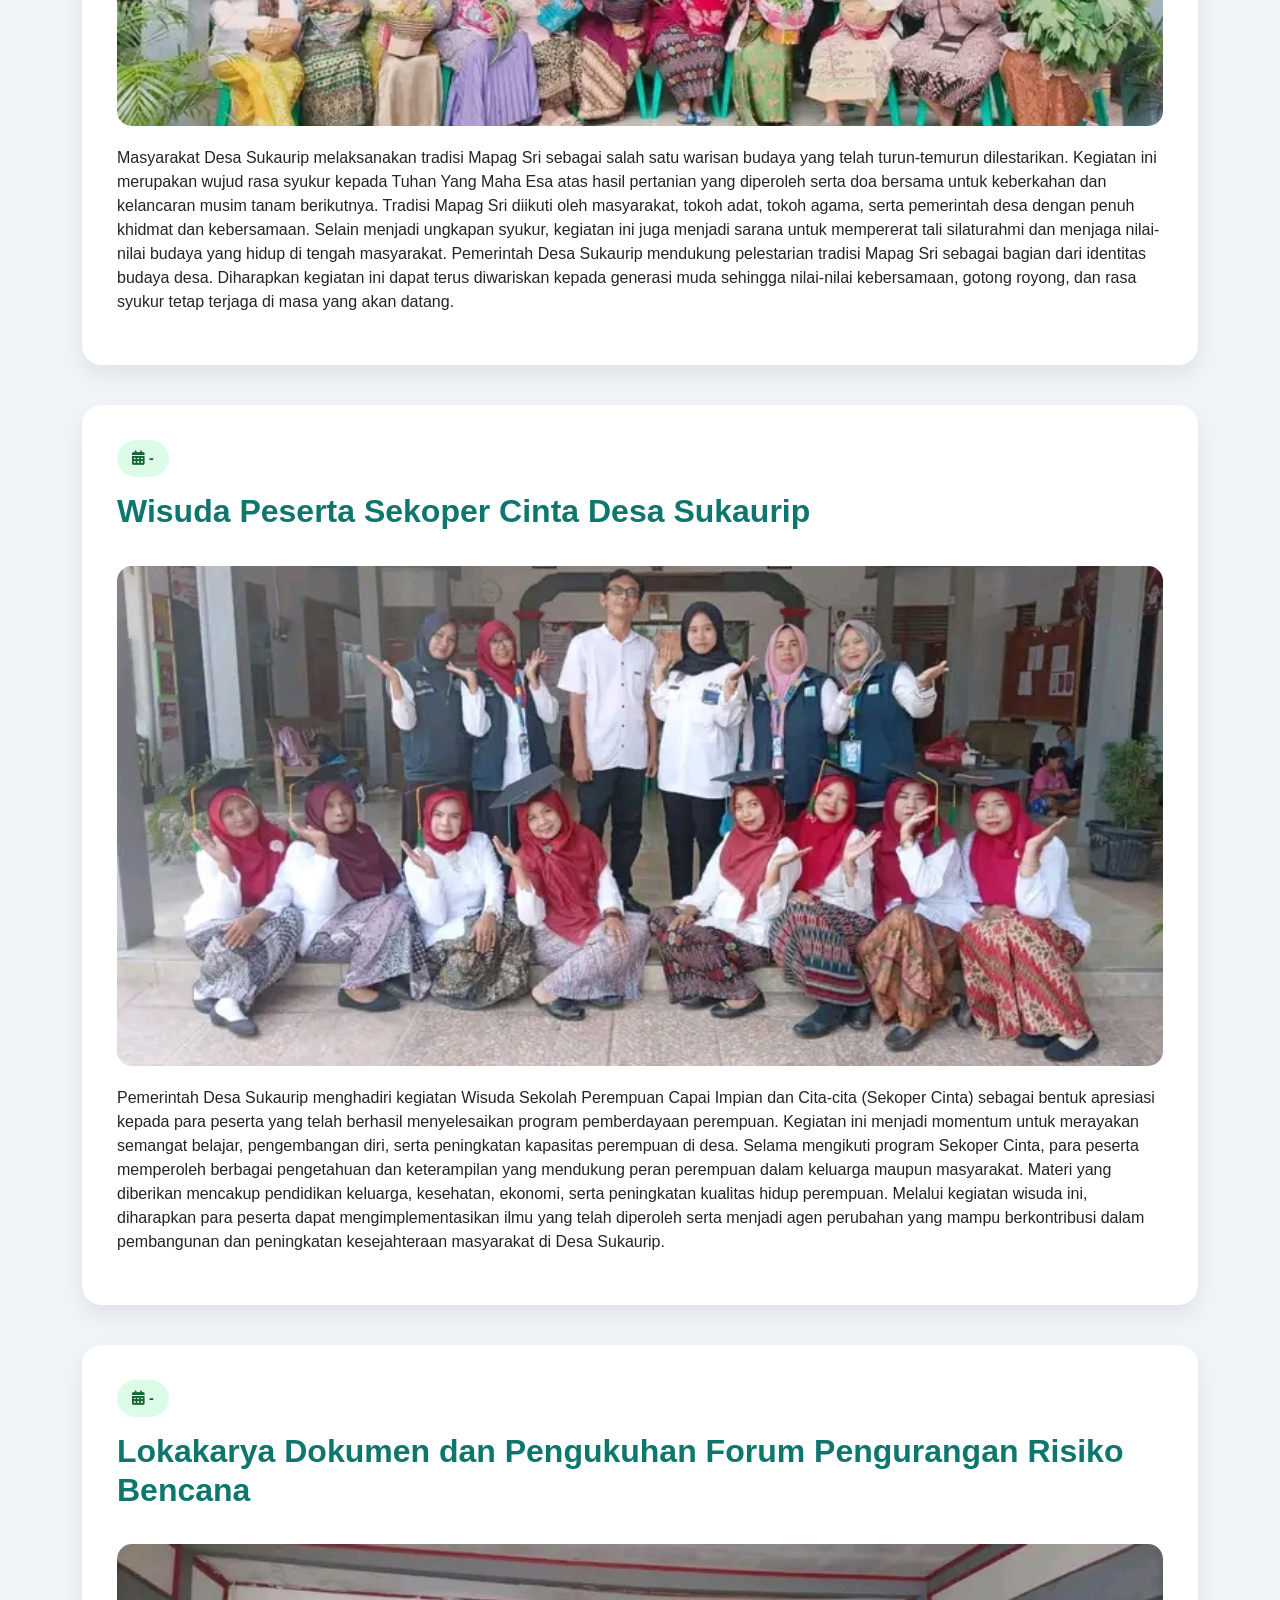
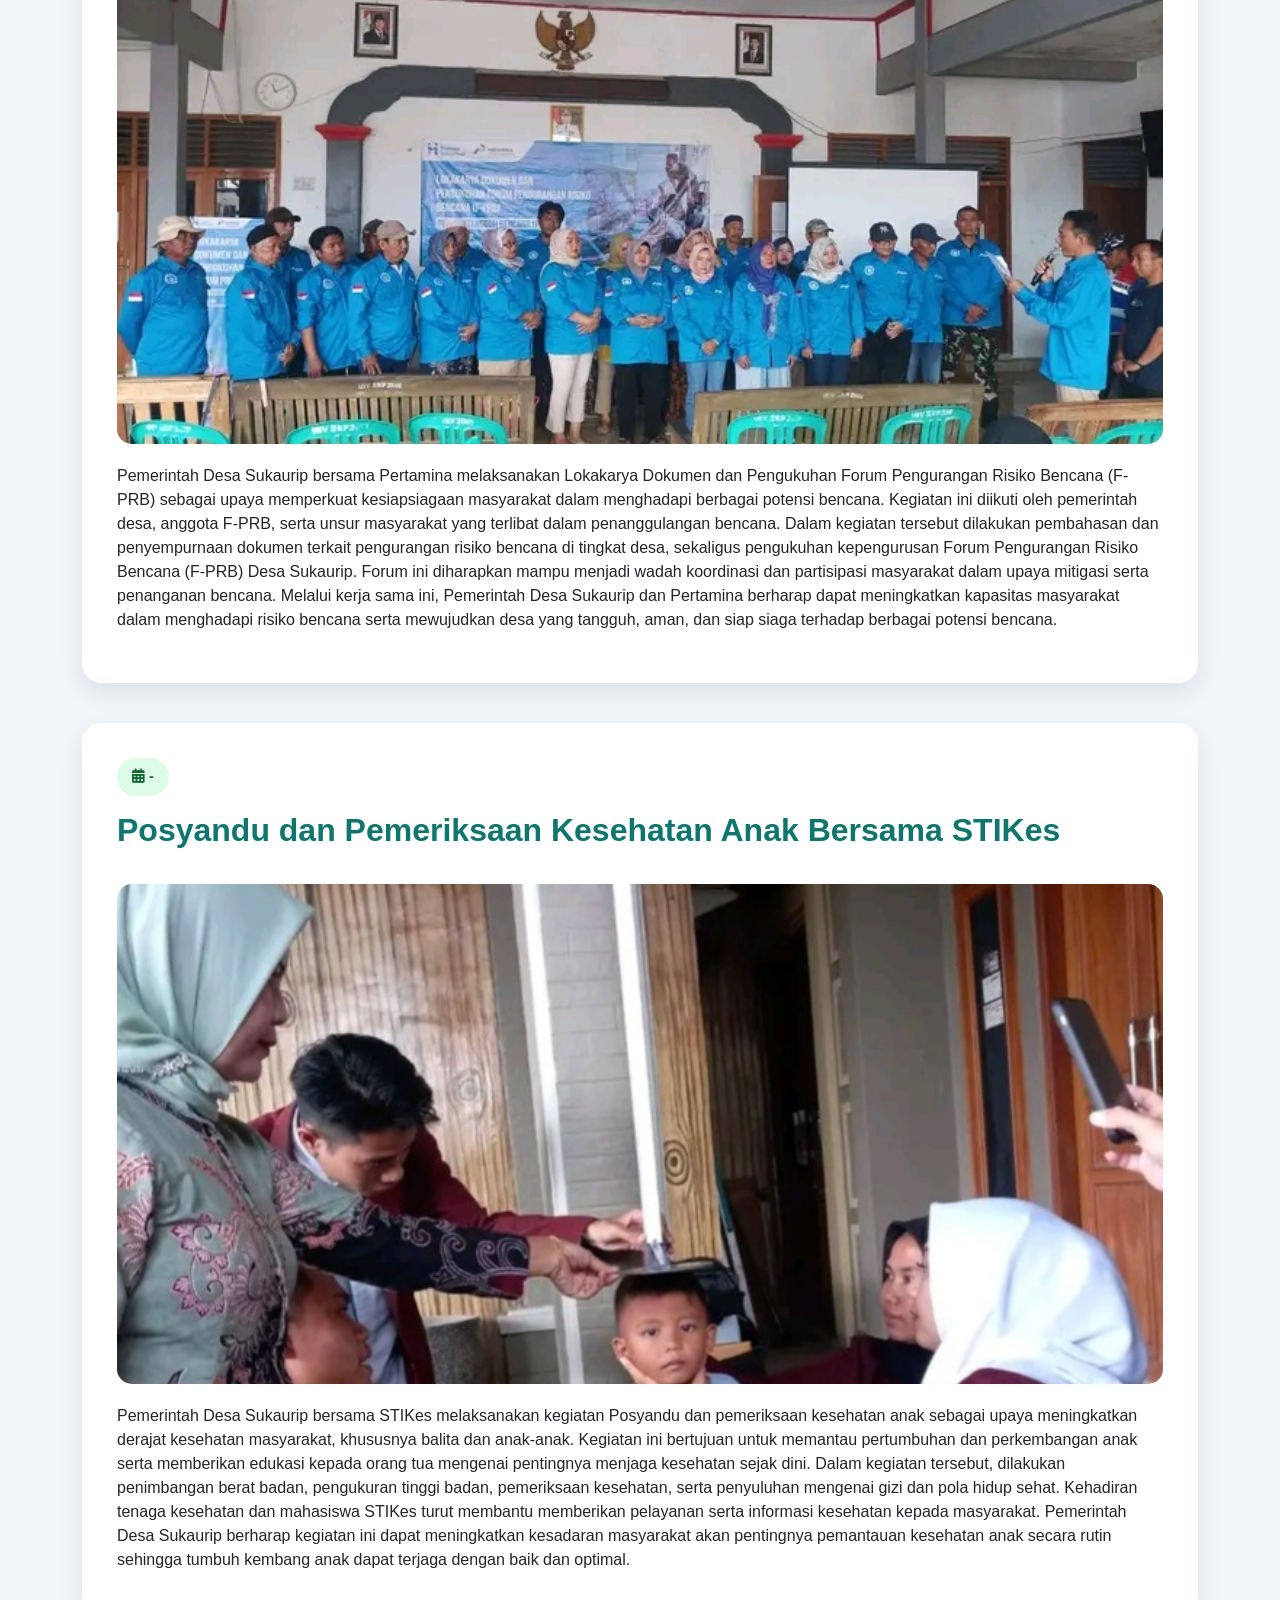
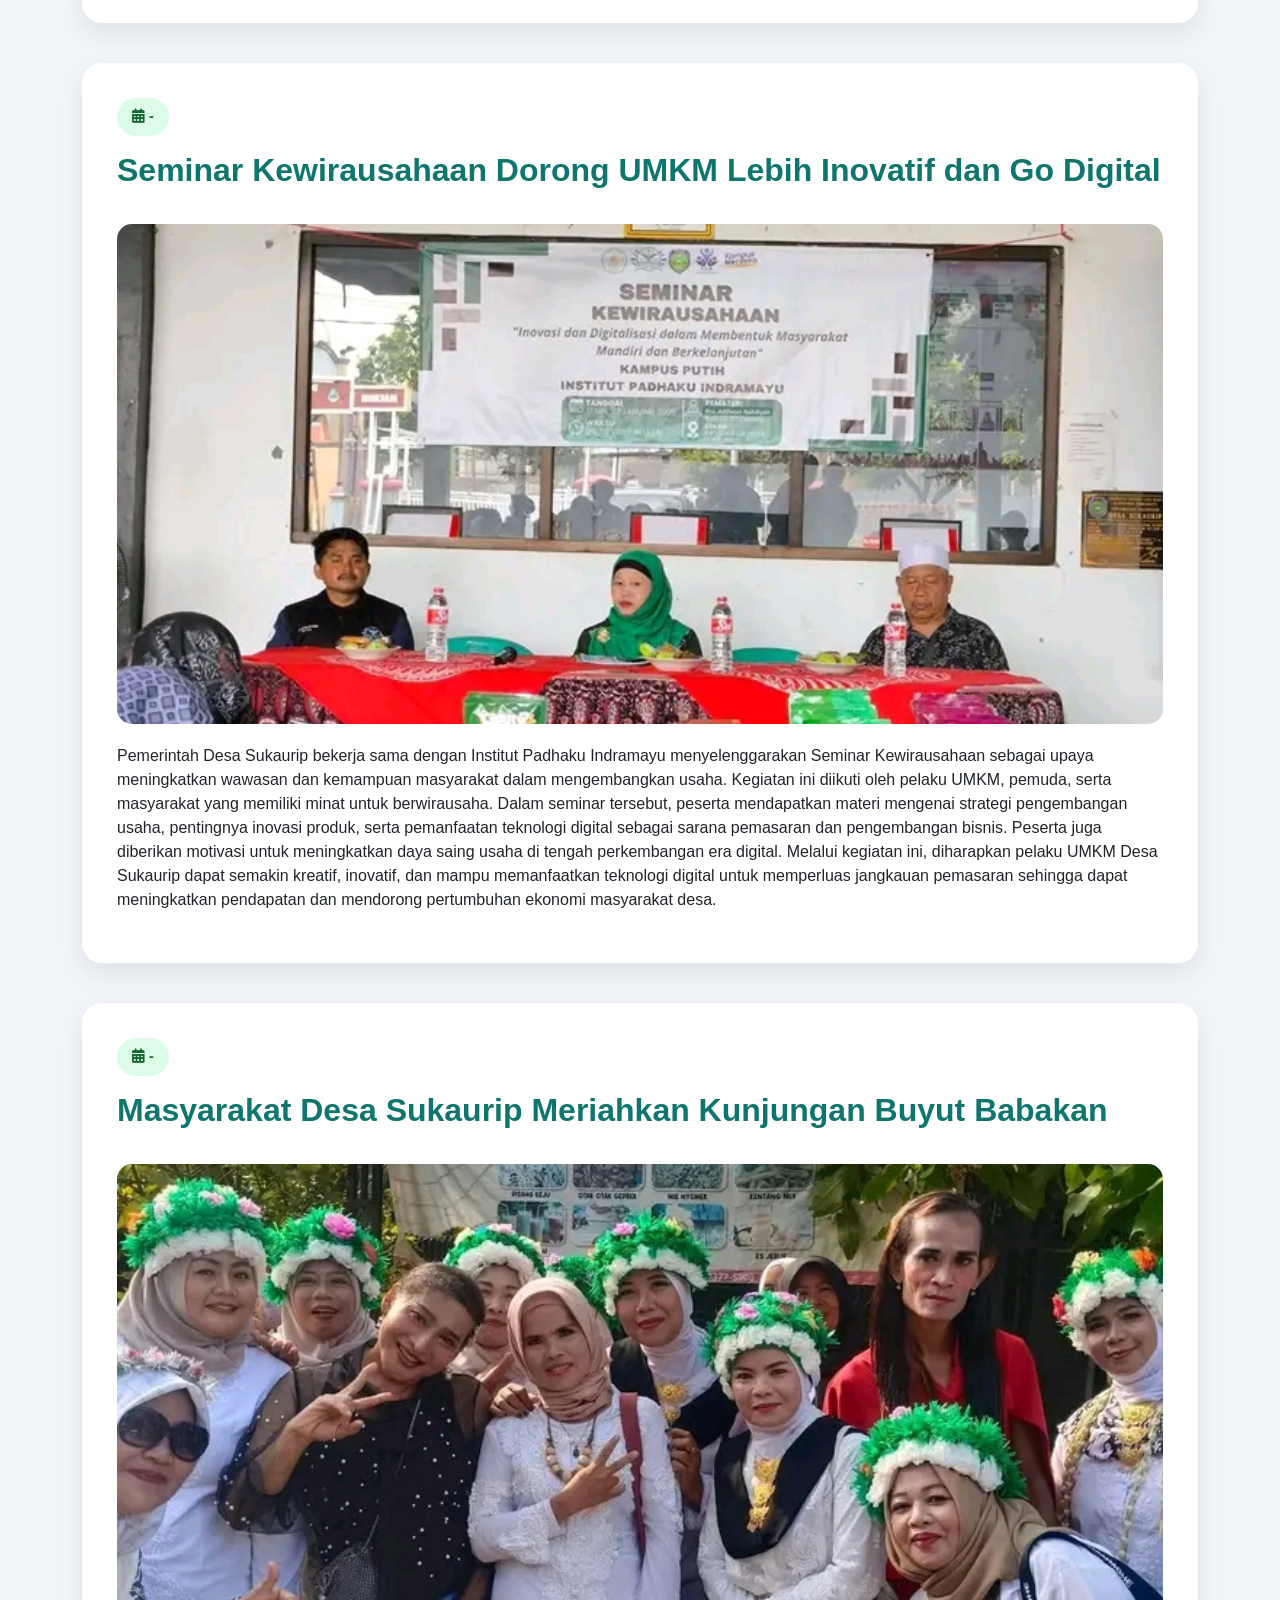
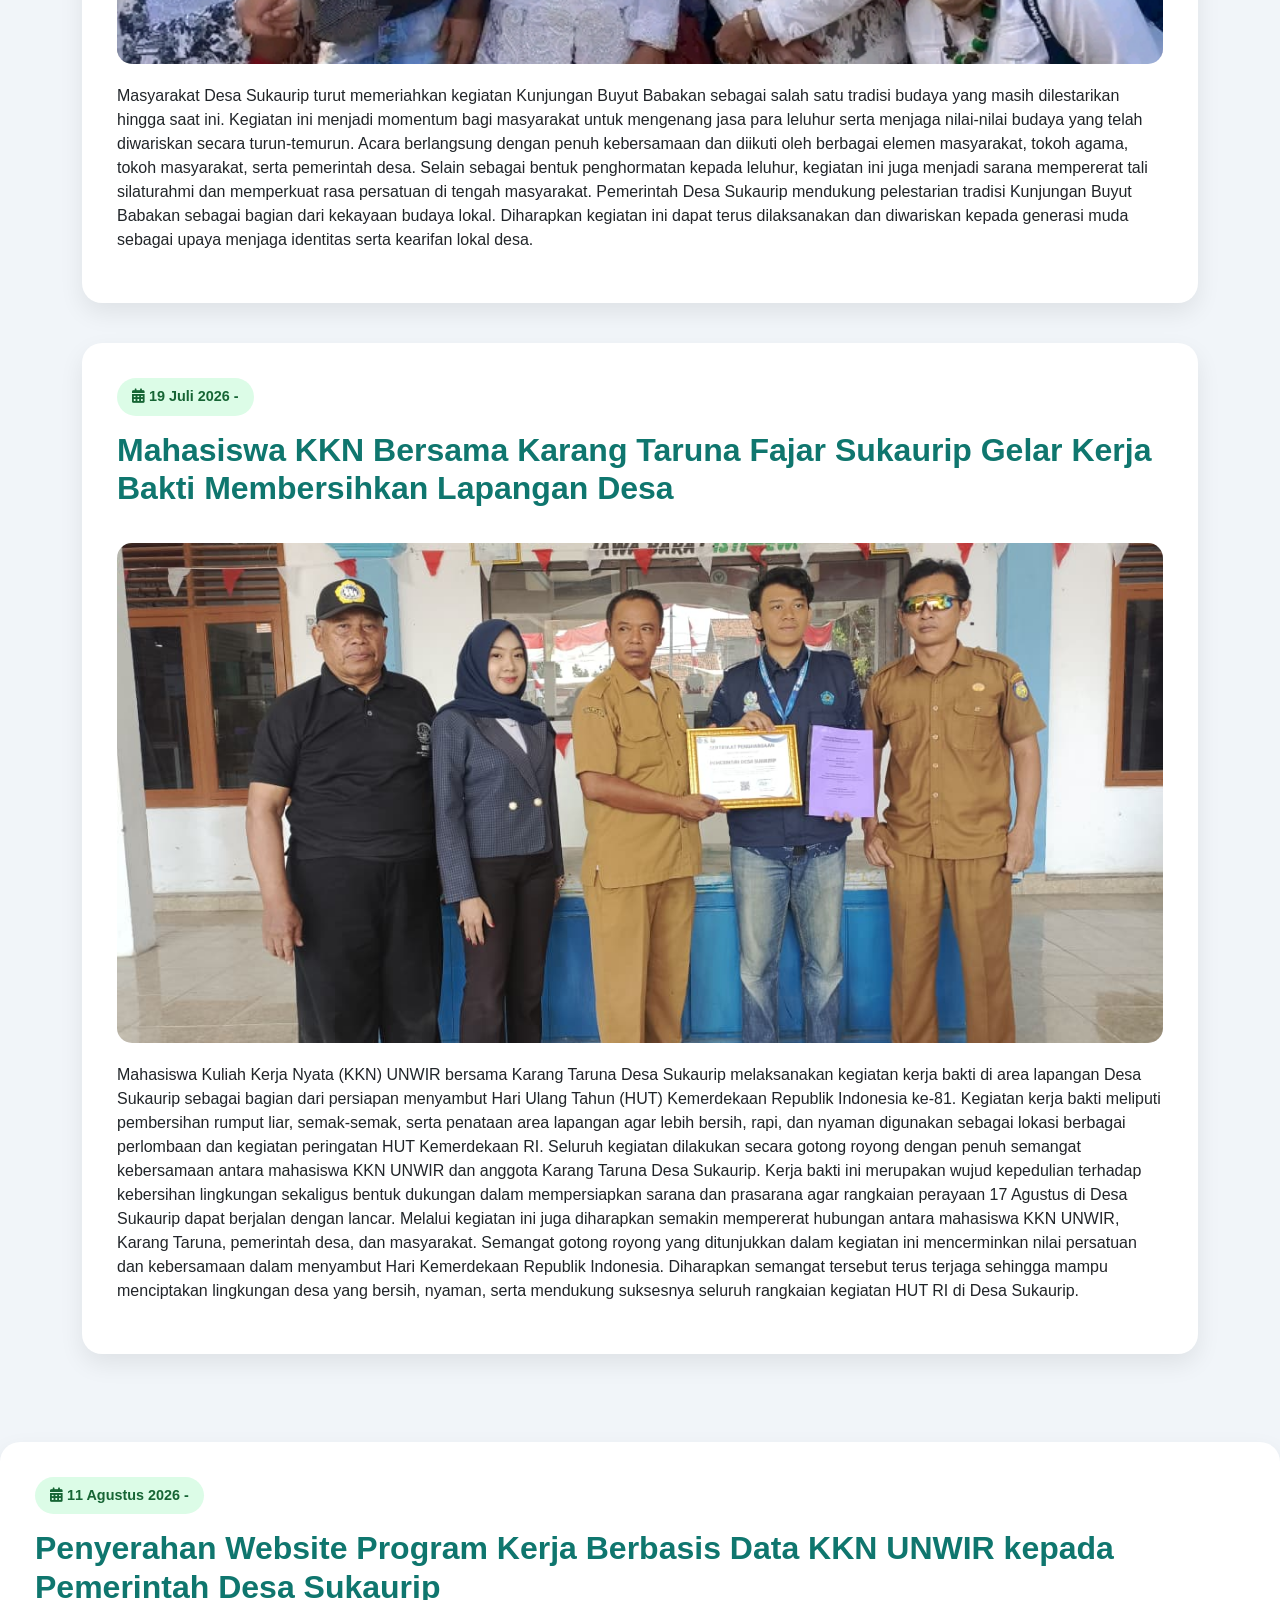
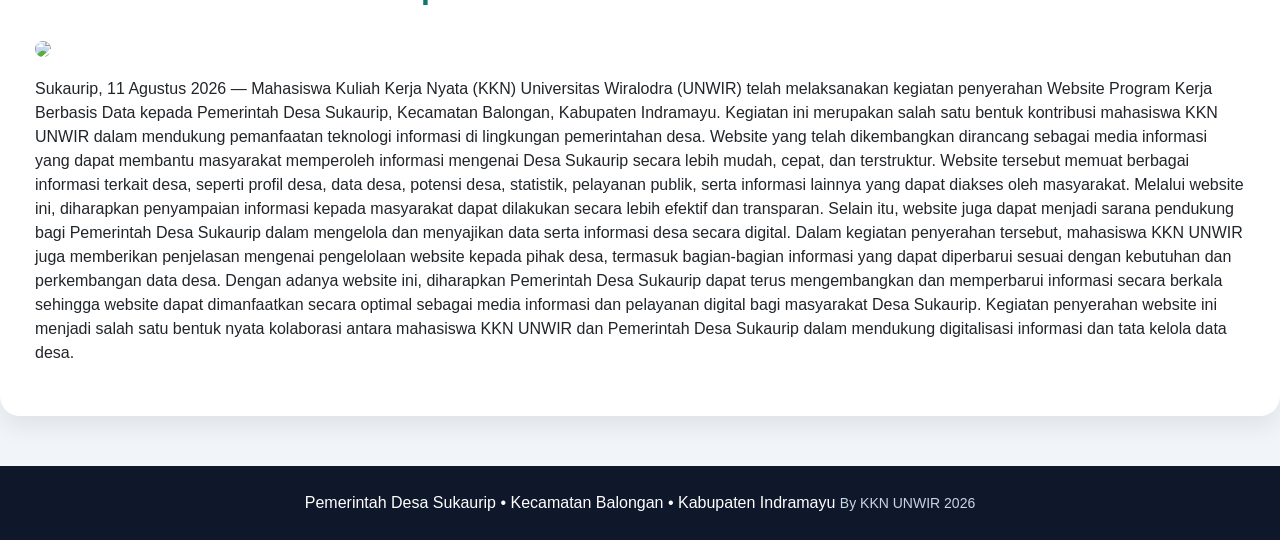
==== commit c558bffa: "Update berita-detail.html" ====
--- a/berita-detail.html
+++ b/berita-detail.html
@@ -330,6 +330,24 @@
 -
 </div>
 <h2>
+Mahasiswa KKN Bersama Karang Taruna Fajar Sukaurip Gelar Kerja Bakti Membersihkan Lapangan Desa
+</h2>
+<img src="assets/WhatsApp Image 2026-08-11 at 10.55.42 (1).jpeg">
+<p>
+Mahasiswa Kuliah Kerja Nyata (KKN) UNWIR bersama Karang Taruna Desa Sukaurip melaksanakan kegiatan kerja bakti di area lapangan Desa Sukaurip sebagai bagian dari persiapan menyambut Hari Ulang Tahun (HUT) Kemerdekaan Republik Indonesia ke-81.
+Kegiatan kerja bakti meliputi pembersihan rumput liar, semak-semak, serta penataan area lapangan agar lebih bersih, rapi, dan nyaman digunakan sebagai lokasi berbagai perlombaan dan kegiatan peringatan HUT Kemerdekaan RI. Seluruh kegiatan dilakukan secara gotong royong dengan penuh semangat kebersamaan antara mahasiswa KKN UNWIR dan anggota Karang Taruna Desa Sukaurip.
+Kerja bakti ini merupakan wujud kepedulian terhadap kebersihan lingkungan sekaligus bentuk dukungan dalam mempersiapkan sarana dan prasarana agar rangkaian perayaan 17 Agustus di Desa Sukaurip dapat berjalan dengan lancar. Melalui kegiatan ini juga diharapkan semakin mempererat hubungan antara mahasiswa KKN UNWIR, Karang Taruna, pemerintah desa, dan masyarakat.
+Semangat gotong royong yang ditunjukkan dalam kegiatan ini mencerminkan nilai persatuan dan kebersamaan dalam menyambut Hari Kemerdekaan Republik Indonesia. Diharapkan semangat tersebut terus terjaga sehingga mampu menciptakan lingkungan desa yang bersih, nyaman, serta mendukung suksesnya seluruh rangkaian kegiatan HUT RI di Desa Sukaurip.
+</div>
+</div>
+
+ <!-- BERITA 12 -->
+<div class="berita-card">
+<div class="tanggal">
+<i class="fa-solid fa-calendar-days"></i> 11 Agustus 2026
+-
+</div>
+  <h2>
 Penyerahan Website Program Kerja Berbasis Data KKN UNWIR kepada Pemerintah Desa Sukaurip
 </h2>
 <img src="assets/">
@@ -343,23 +361,6 @@
 Kegiatan penyerahan website ini menjadi salah satu bentuk nyata kolaborasi antara mahasiswa KKN UNWIR dan Pemerintah Desa Sukaurip dalam mendukung digitalisasi informasi dan tata kelola data desa.
 </div>
 </div>
-
- <!-- BERITA 12 -->
-<div class="berita-card">
-<div class="tanggal">
-<i class="fa-solid fa-calendar-days"></i> 11 Agustus 2026
--
-</div>
-<h2>
-Mahasiswa KKN Bersama Karang Taruna Fajar Sukaurip Gelar Kerja Bakti Membersihkan Lapangan Desa
-</h2>
-<img src="assets/WhatsApp Image 2026-08-11 at 10.55.42 (1).jpeg">
-<p>
-Mahasiswa Kuliah Kerja Nyata (KKN) UNWIR bersama Karang Taruna Desa Sukaurip melaksanakan kegiatan kerja bakti di area lapangan Desa Sukaurip sebagai bagian dari persiapan menyambut Hari Ulang Tahun (HUT) Kemerdekaan Republik Indonesia ke-81.
-Kegiatan kerja bakti meliputi pembersihan rumput liar, semak-semak, serta penataan area lapangan agar lebih bersih, rapi, dan nyaman digunakan sebagai lokasi berbagai perlombaan dan kegiatan peringatan HUT Kemerdekaan RI. Seluruh kegiatan dilakukan secara gotong royong dengan penuh semangat kebersamaan antara mahasiswa KKN UNWIR dan anggota Karang Taruna Desa Sukaurip.
-Kerja bakti ini merupakan wujud kepedulian terhadap kebersihan lingkungan sekaligus bentuk dukungan dalam mempersiapkan sarana dan prasarana agar rangkaian perayaan 17 Agustus di Desa Sukaurip dapat berjalan dengan lancar. Melalui kegiatan ini juga diharapkan semakin mempererat hubungan antara mahasiswa KKN UNWIR, Karang Taruna, pemerintah desa, dan masyarakat.
-Semangat gotong royong yang ditunjukkan dalam kegiatan ini mencerminkan nilai persatuan dan kebersamaan dalam menyambut Hari Kemerdekaan Republik Indonesia. Diharapkan semangat tersebut terus terjaga sehingga mampu menciptakan lingkungan desa yang bersih, nyaman, serta mendukung suksesnya seluruh rangkaian kegiatan HUT RI di Desa Sukaurip.
-</div>
 </div>
   
 <footer class="footer">
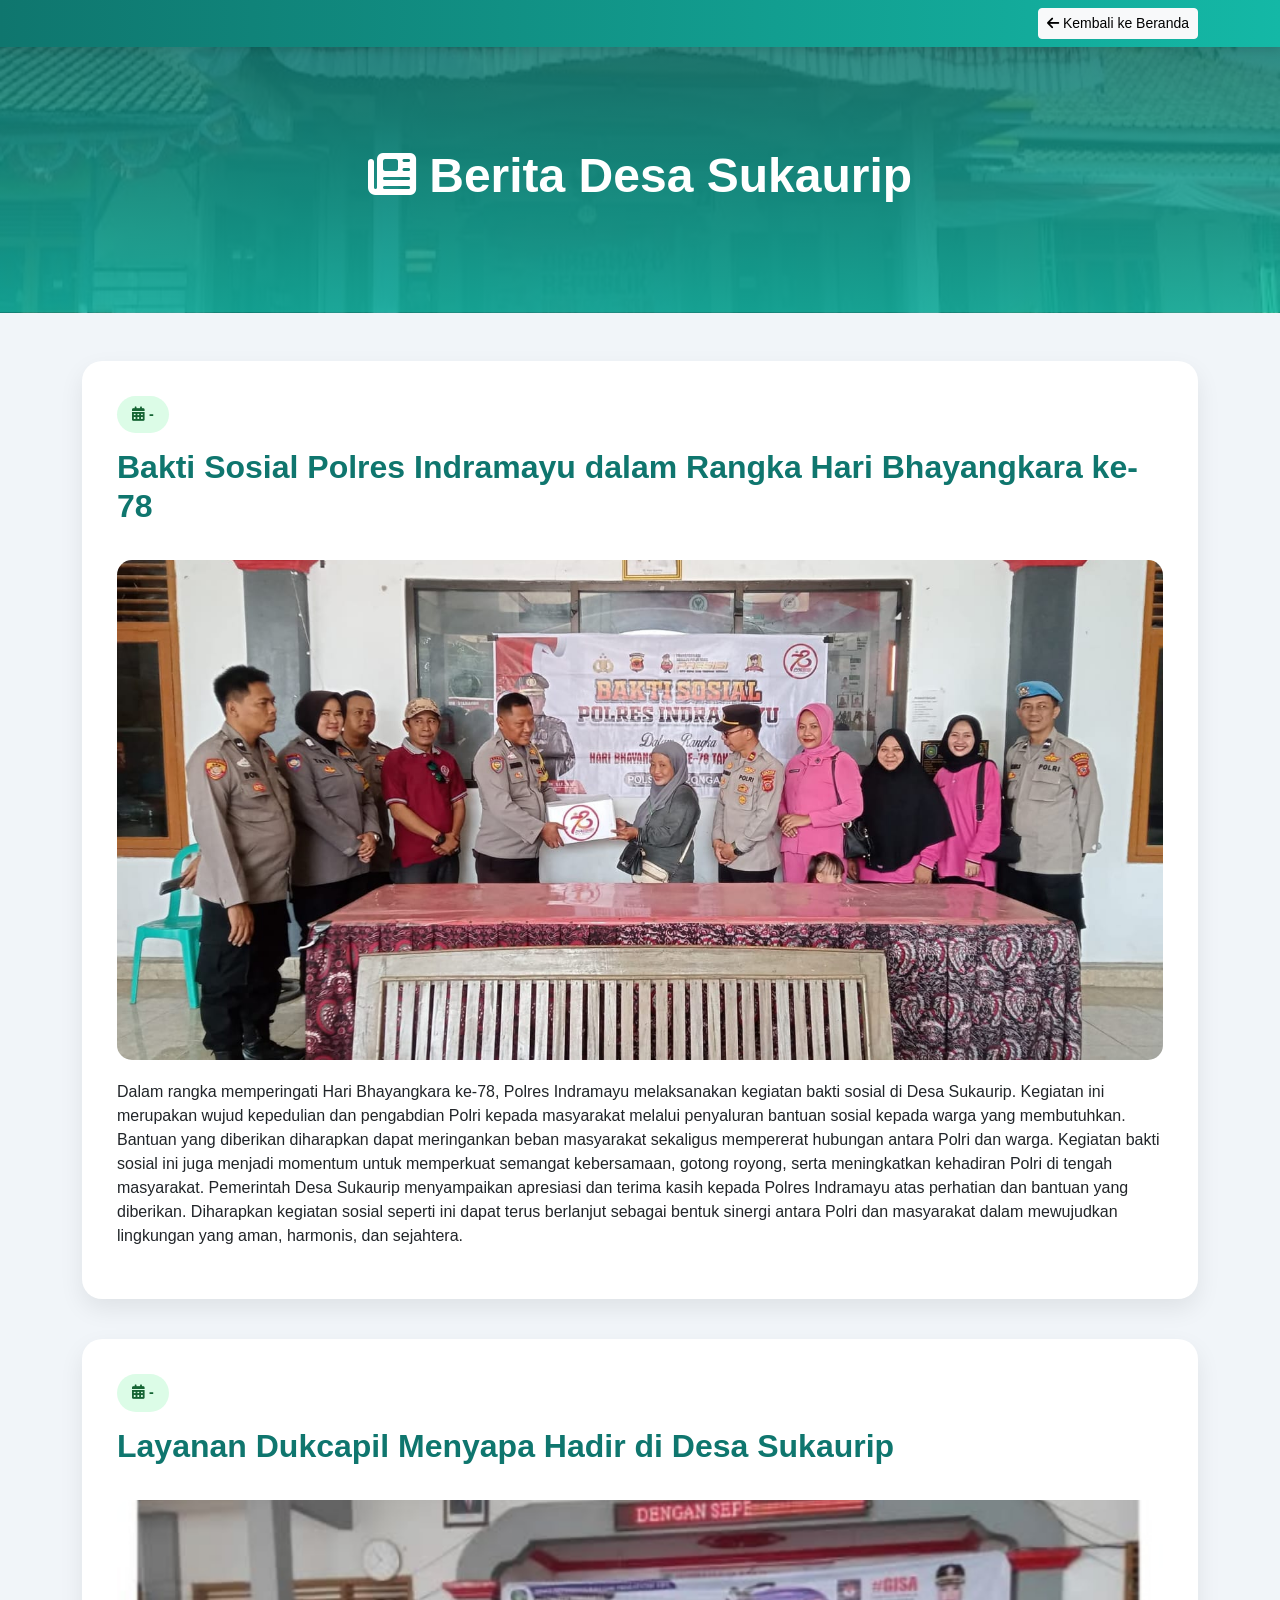
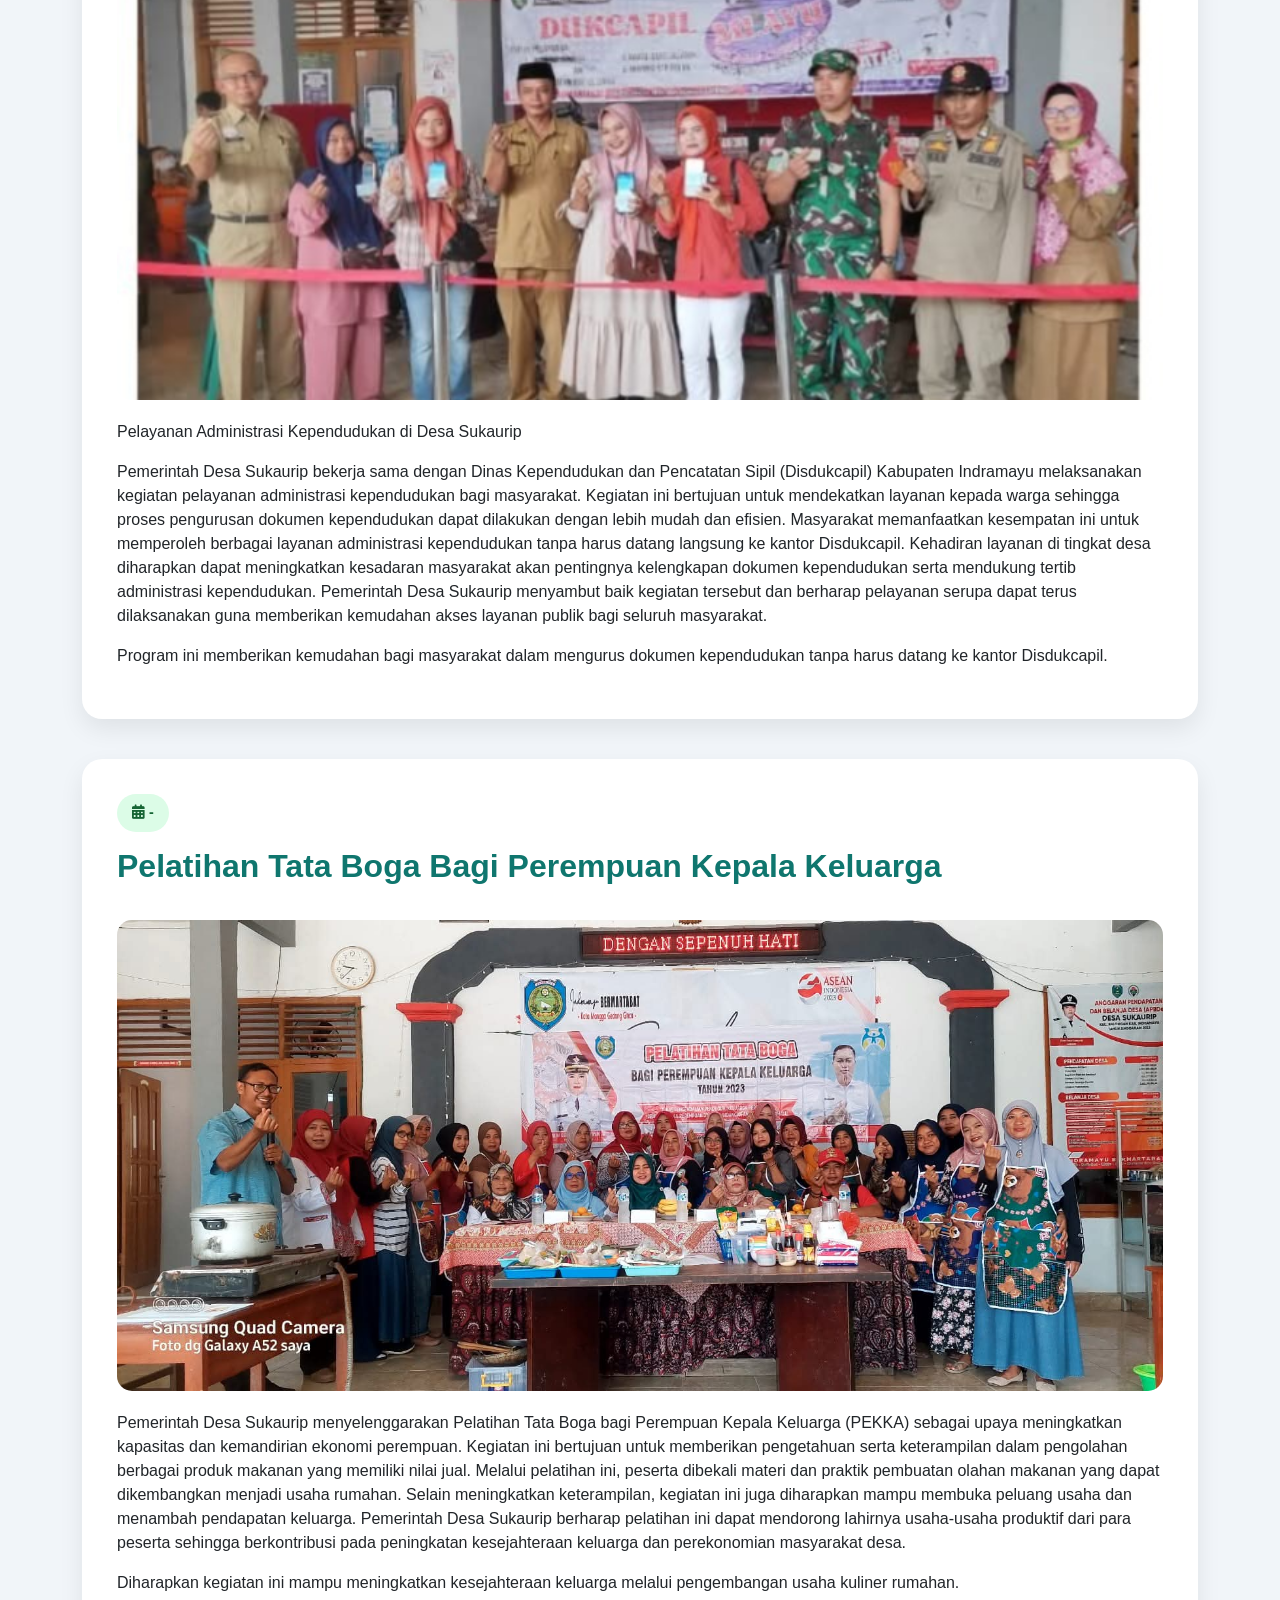
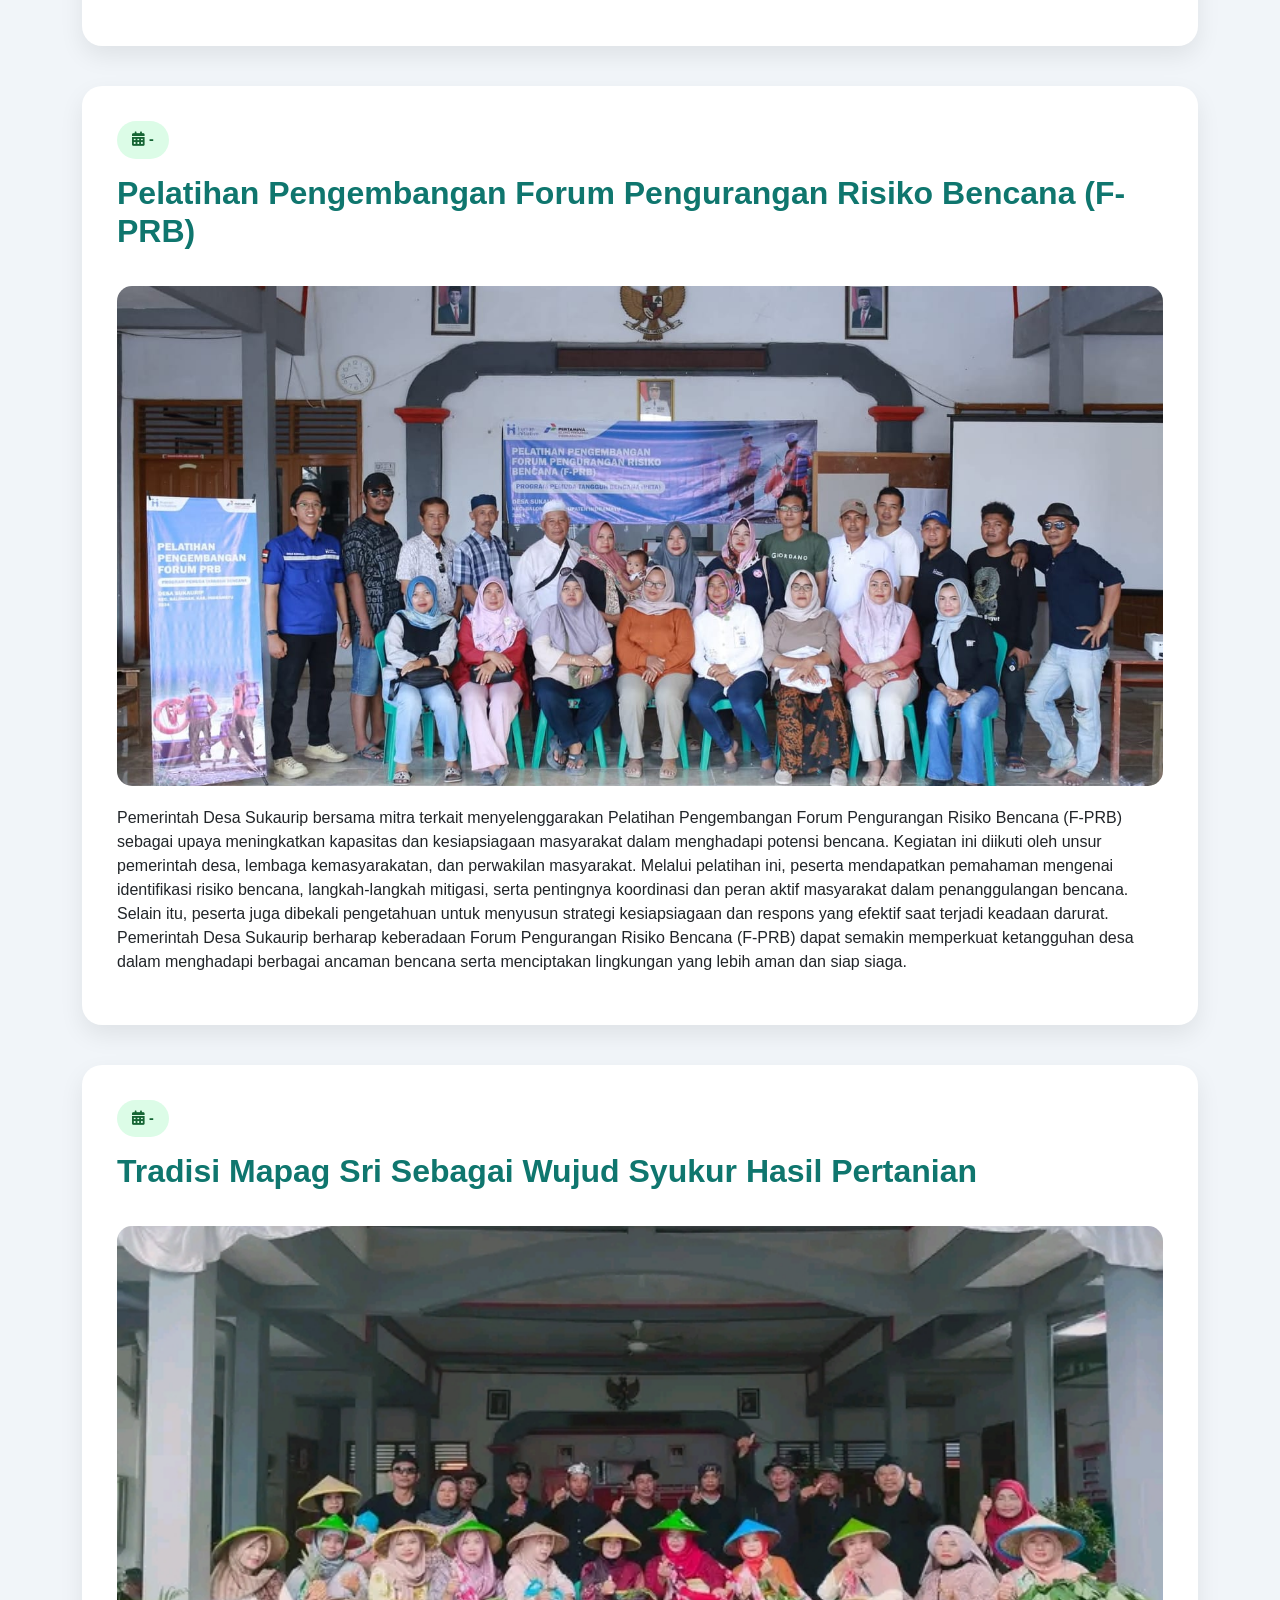
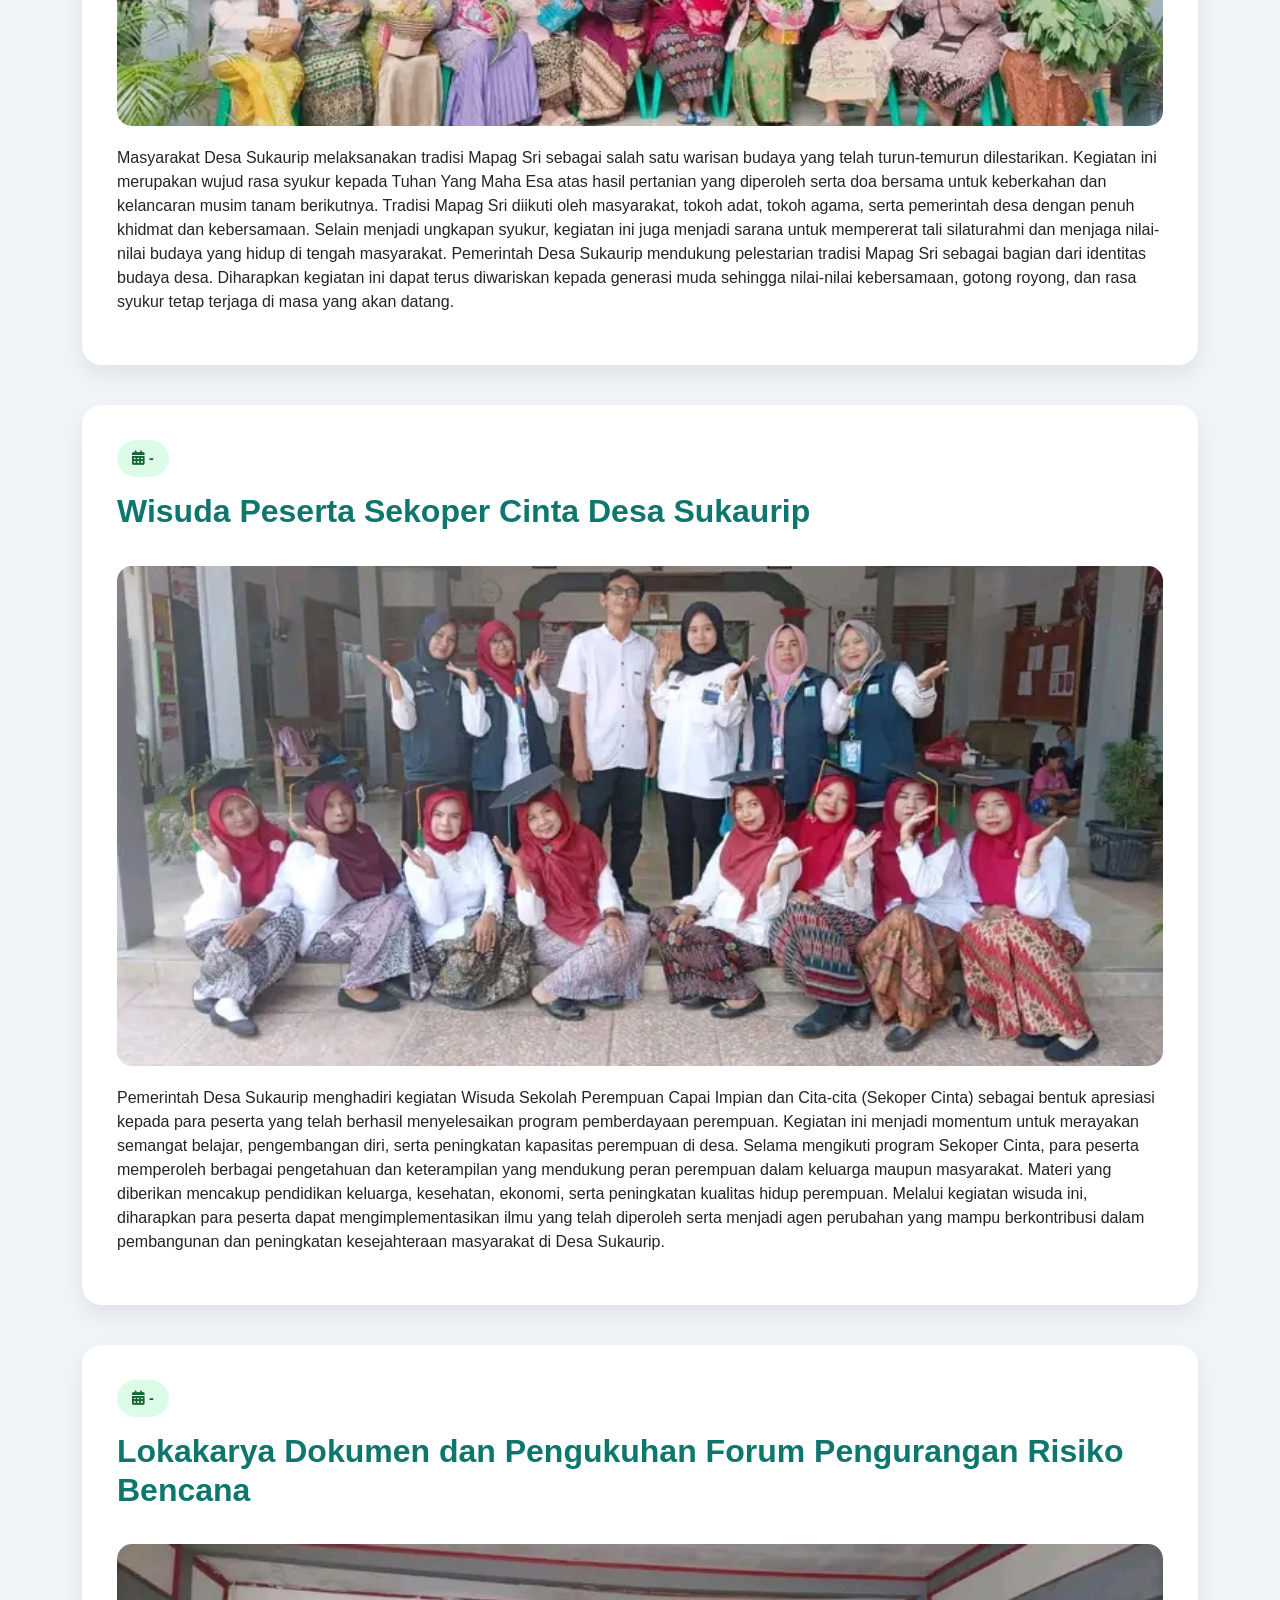
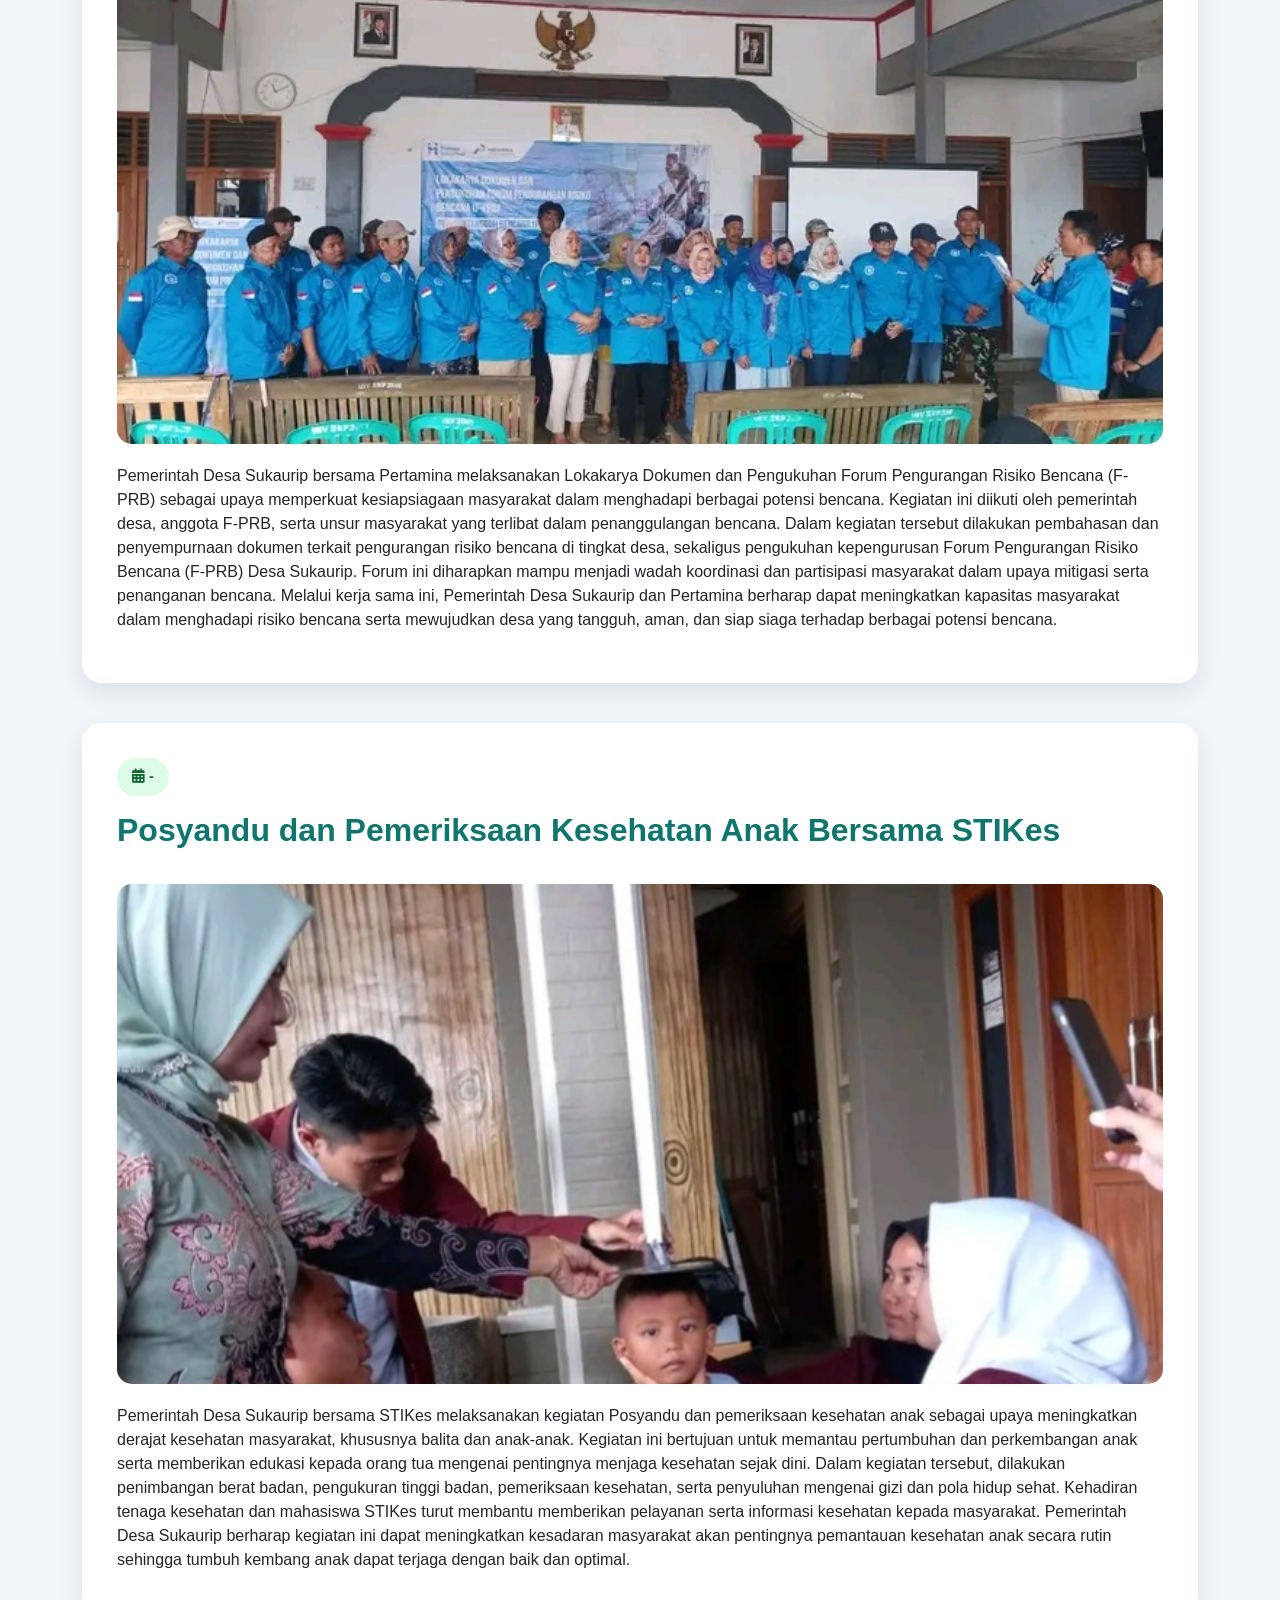
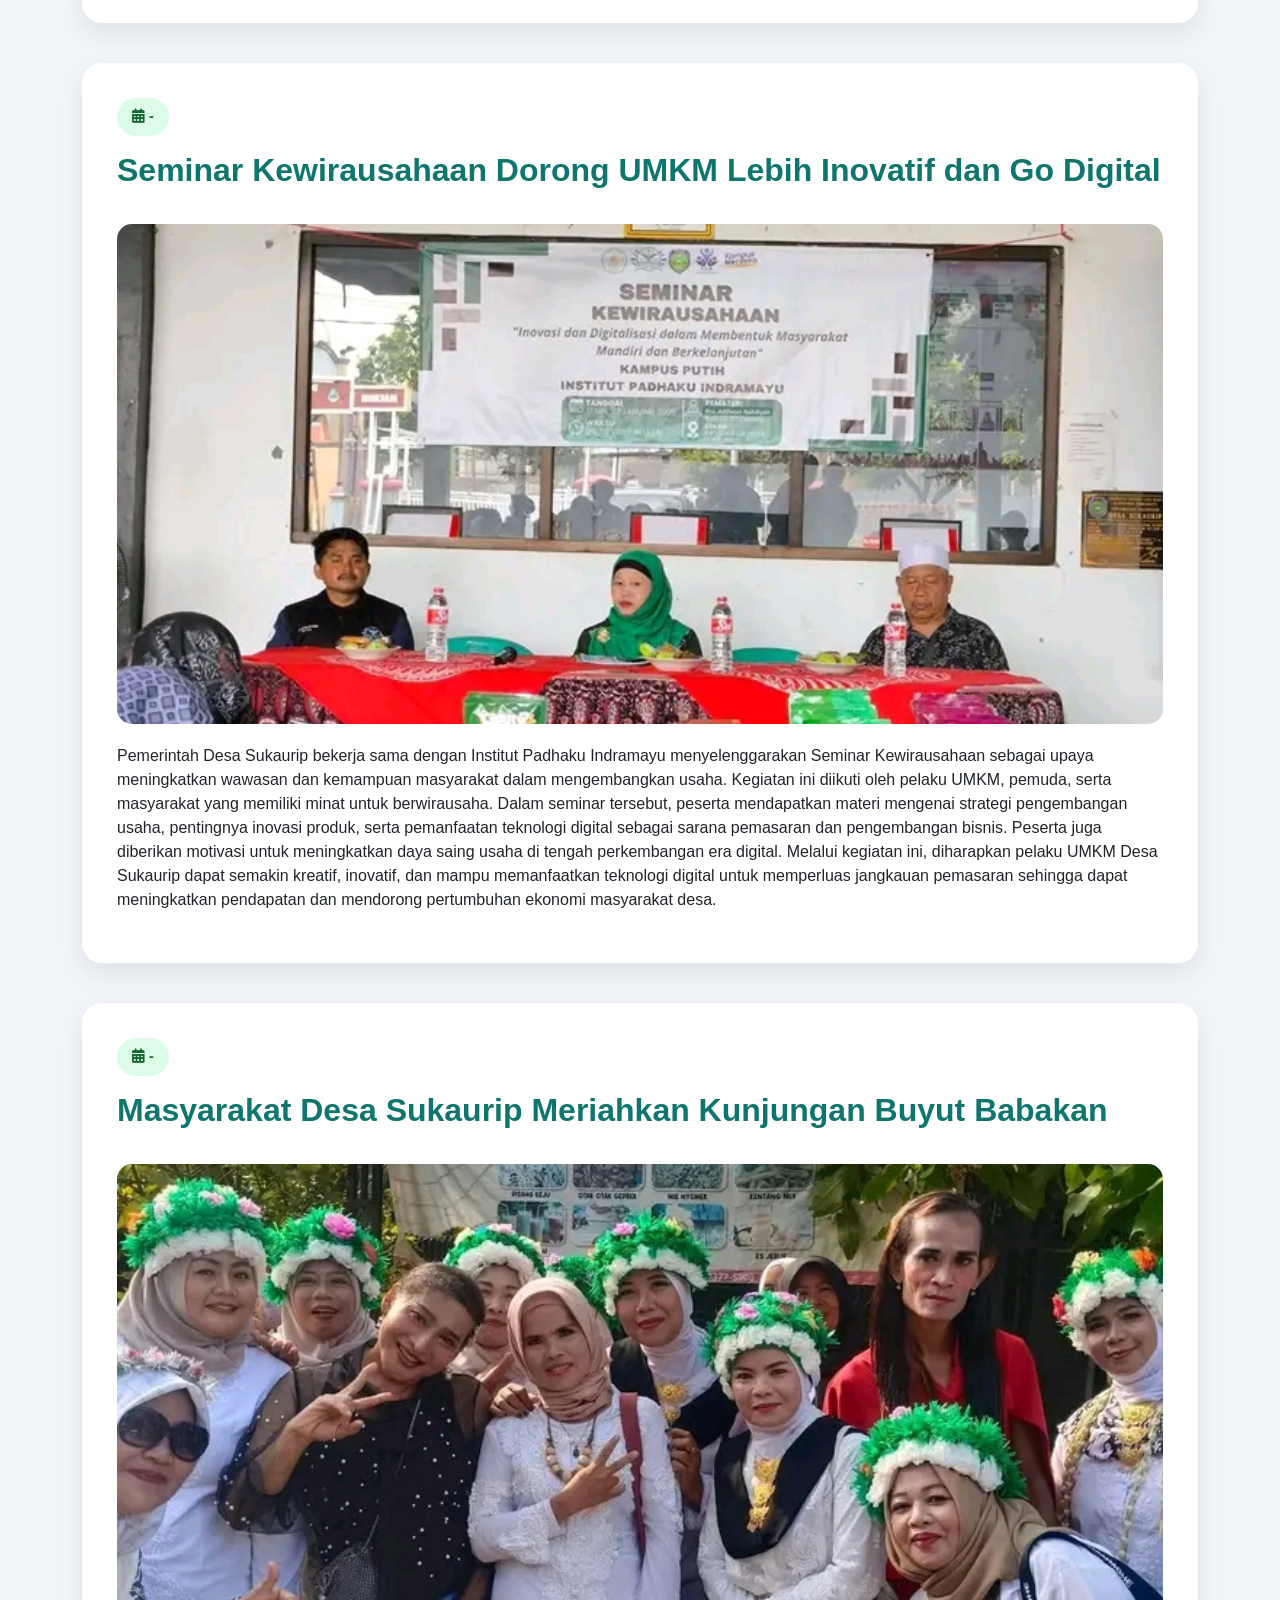
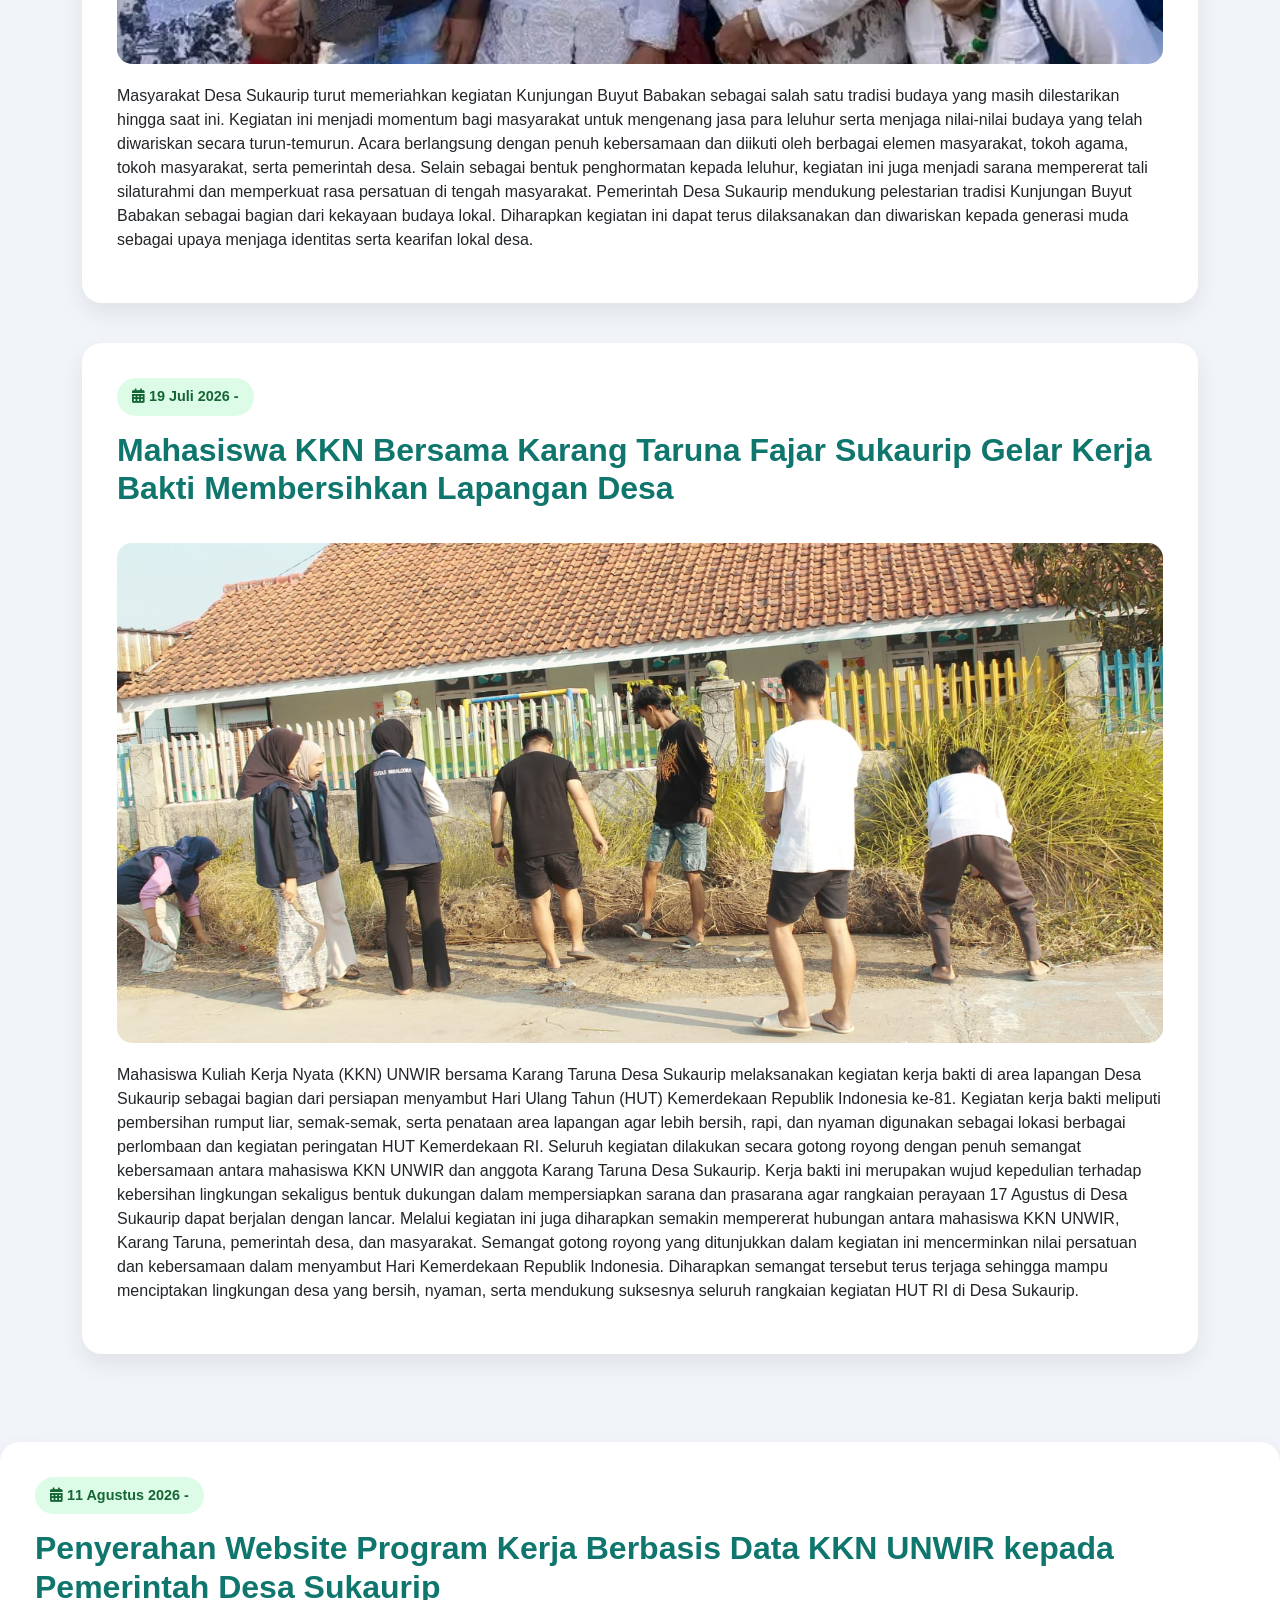
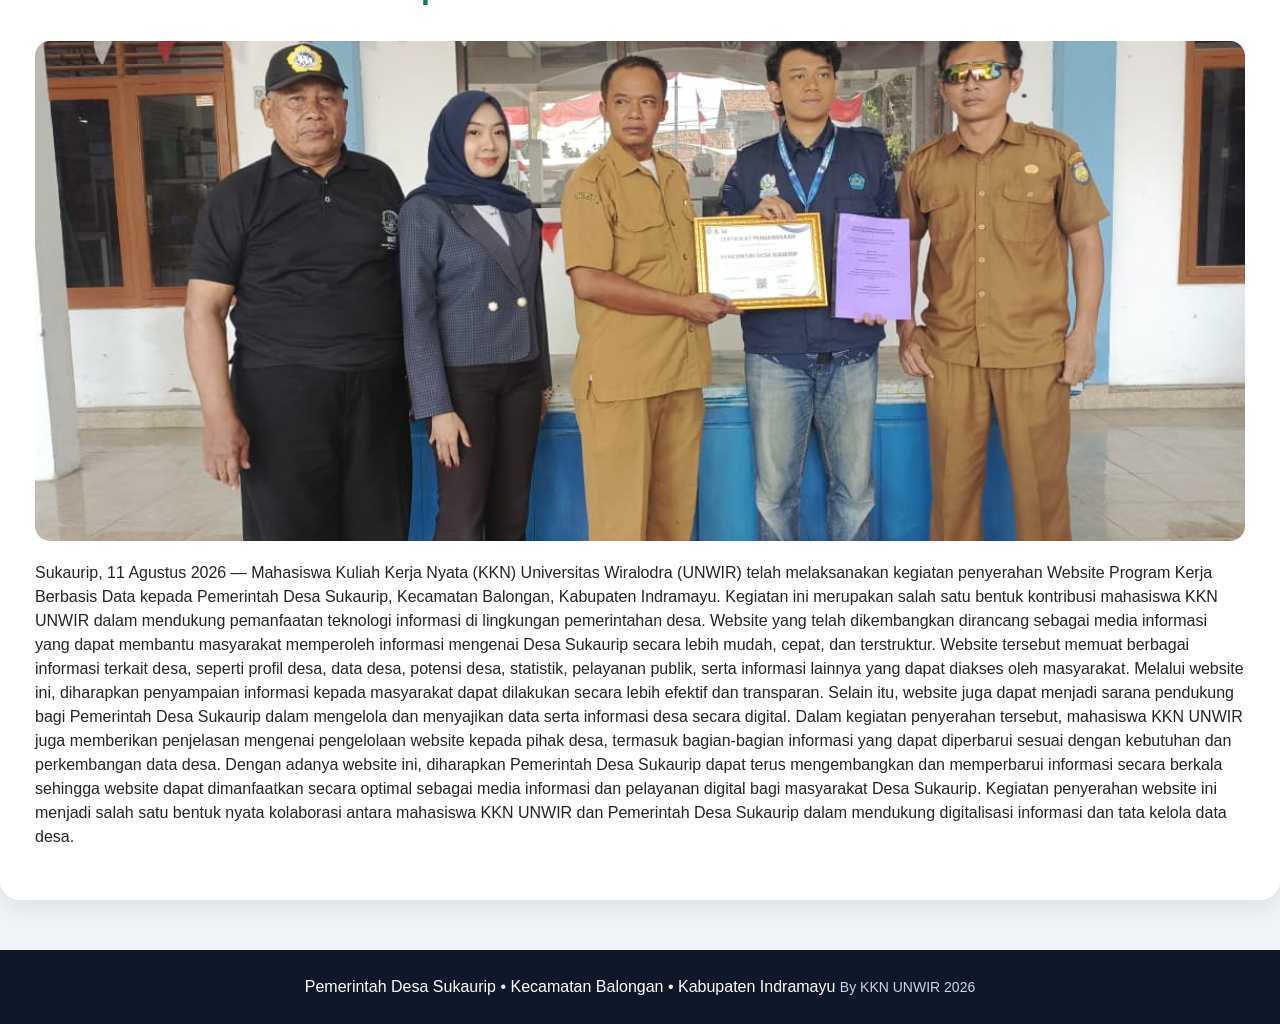
==== commit de36af36: "Update berita-detail.html" ====
--- a/berita-detail.html
+++ b/berita-detail.html
@@ -332,7 +332,7 @@
 <h2>
 Mahasiswa KKN Bersama Karang Taruna Fajar Sukaurip Gelar Kerja Bakti Membersihkan Lapangan Desa
 </h2>
-<img src="assets/WhatsApp Image 2026-08-11 at 10.55.42 (1).jpeg">
+<img src="assets/kartarkknunwir.jpeg">
 <p>
 Mahasiswa Kuliah Kerja Nyata (KKN) UNWIR bersama Karang Taruna Desa Sukaurip melaksanakan kegiatan kerja bakti di area lapangan Desa Sukaurip sebagai bagian dari persiapan menyambut Hari Ulang Tahun (HUT) Kemerdekaan Republik Indonesia ke-81.
 Kegiatan kerja bakti meliputi pembersihan rumput liar, semak-semak, serta penataan area lapangan agar lebih bersih, rapi, dan nyaman digunakan sebagai lokasi berbagai perlombaan dan kegiatan peringatan HUT Kemerdekaan RI. Seluruh kegiatan dilakukan secara gotong royong dengan penuh semangat kebersamaan antara mahasiswa KKN UNWIR dan anggota Karang Taruna Desa Sukaurip.
@@ -350,7 +350,7 @@
   <h2>
 Penyerahan Website Program Kerja Berbasis Data KKN UNWIR kepada Pemerintah Desa Sukaurip
 </h2>
-<img src="assets/">
+<img src="assets/WhatsApp Image 2026-08-11 at 10.55.42 (1).jpeg">
 <p>
 Sukaurip, 11 Agustus 2026 — Mahasiswa Kuliah Kerja Nyata (KKN) Universitas Wiralodra (UNWIR) telah melaksanakan kegiatan penyerahan Website Program Kerja Berbasis Data kepada Pemerintah Desa Sukaurip, Kecamatan Balongan, Kabupaten Indramayu.
 Kegiatan ini merupakan salah satu bentuk kontribusi mahasiswa KKN UNWIR dalam mendukung pemanfaatan teknologi informasi di lingkungan pemerintahan desa. Website yang telah dikembangkan dirancang sebagai media informasi yang dapat membantu masyarakat memperoleh informasi mengenai Desa Sukaurip secara lebih mudah, cepat, dan terstruktur.
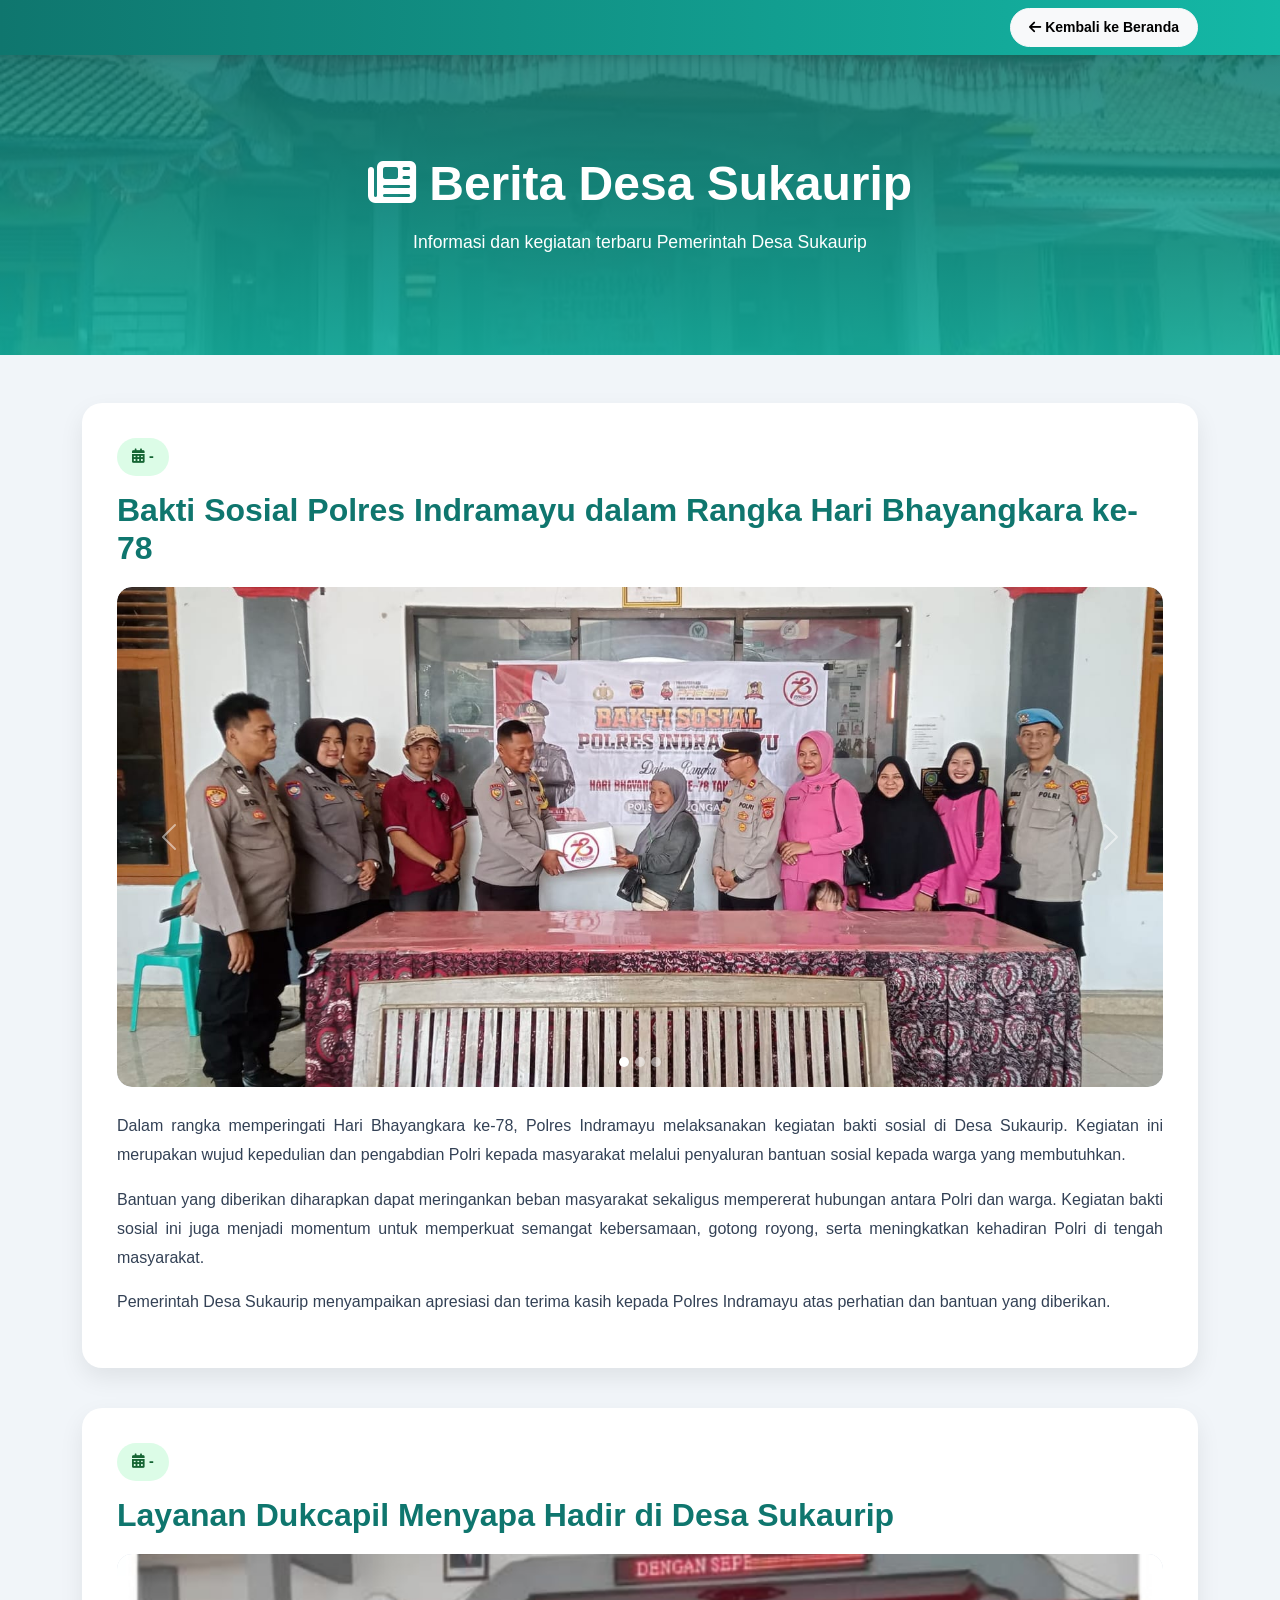
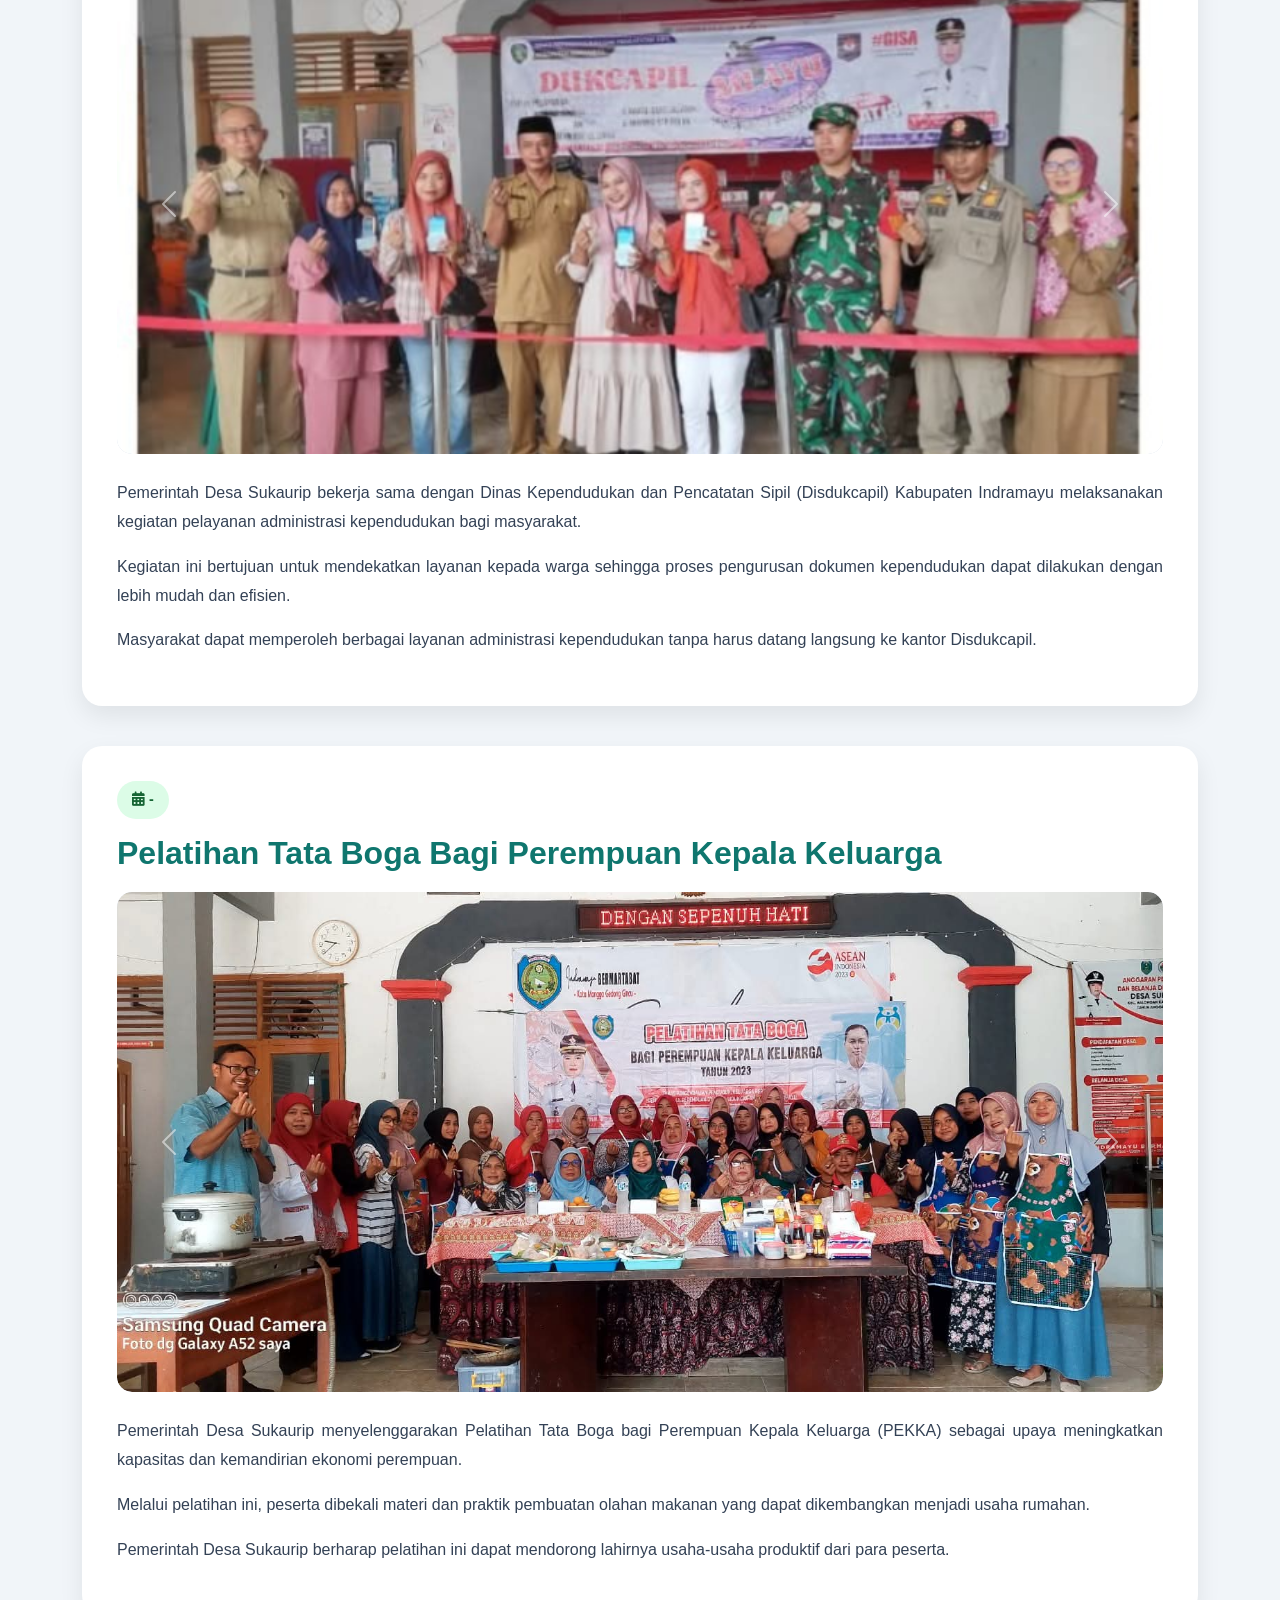
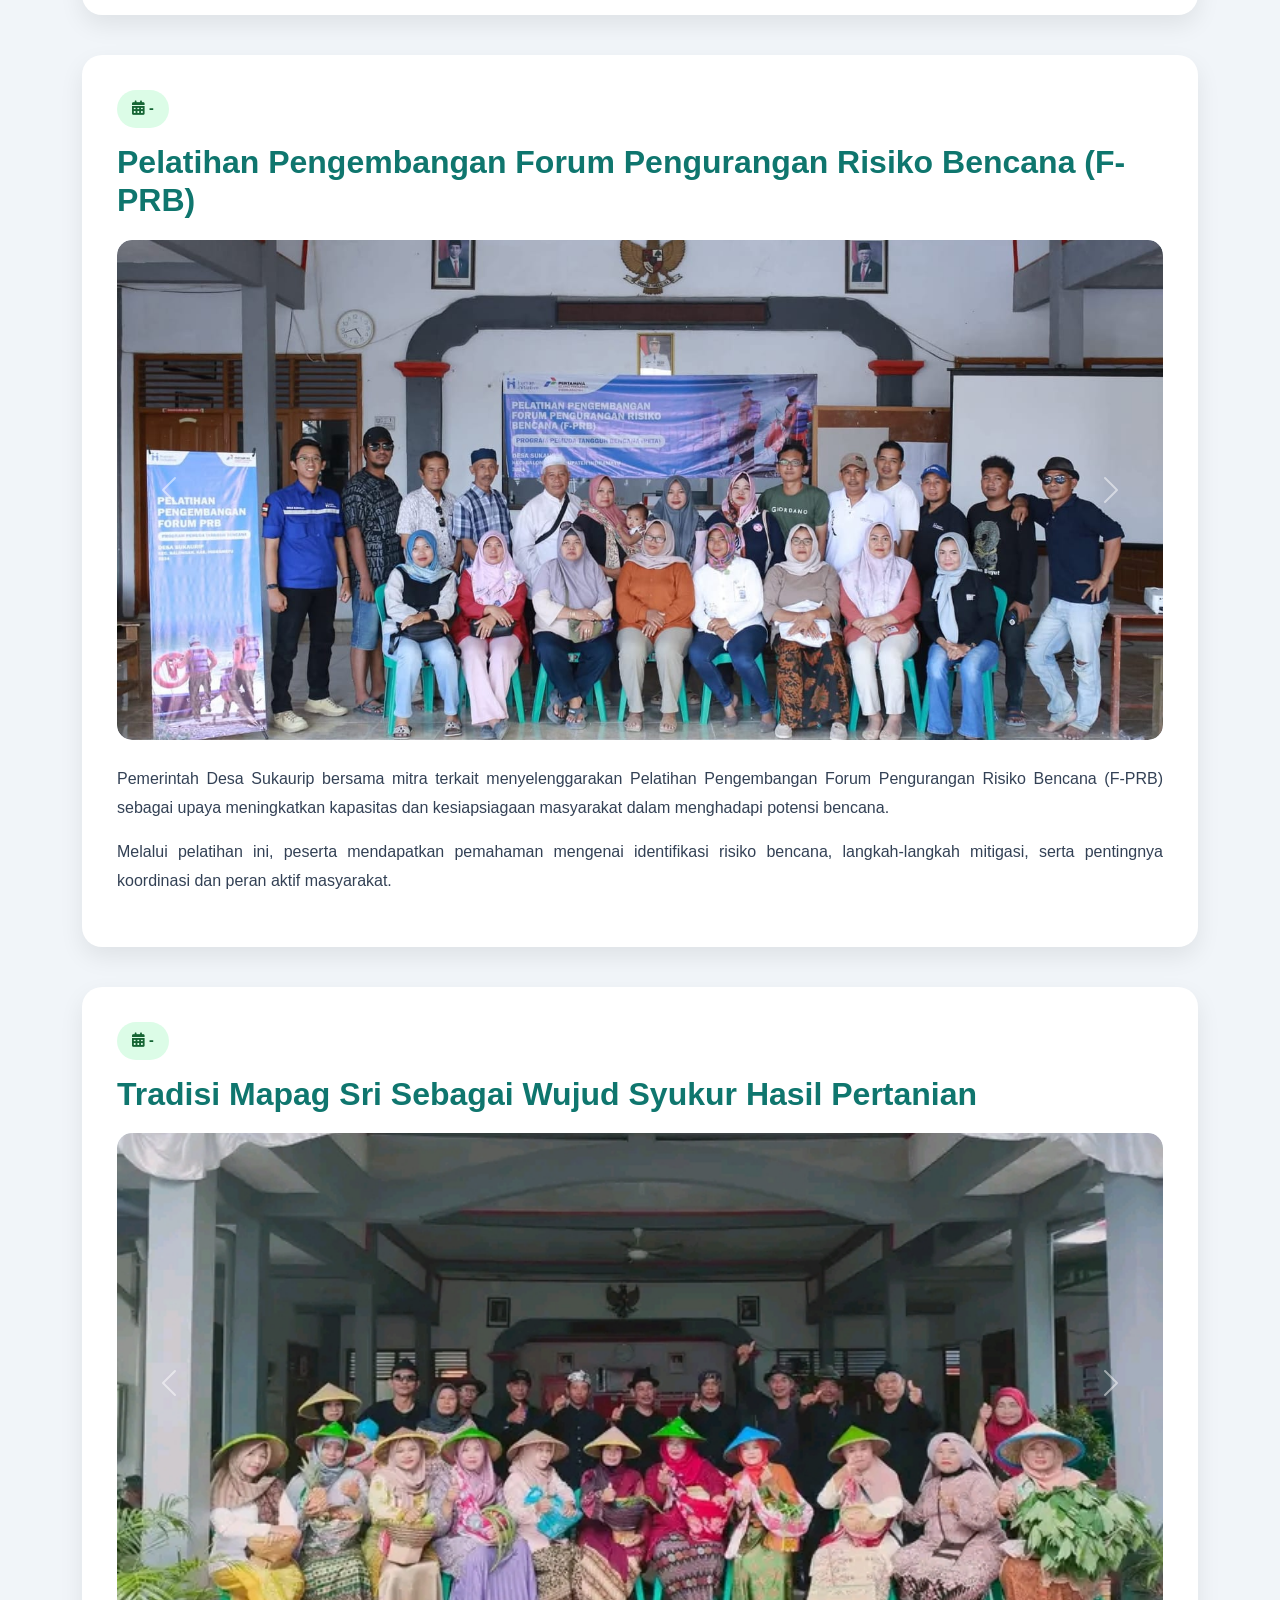
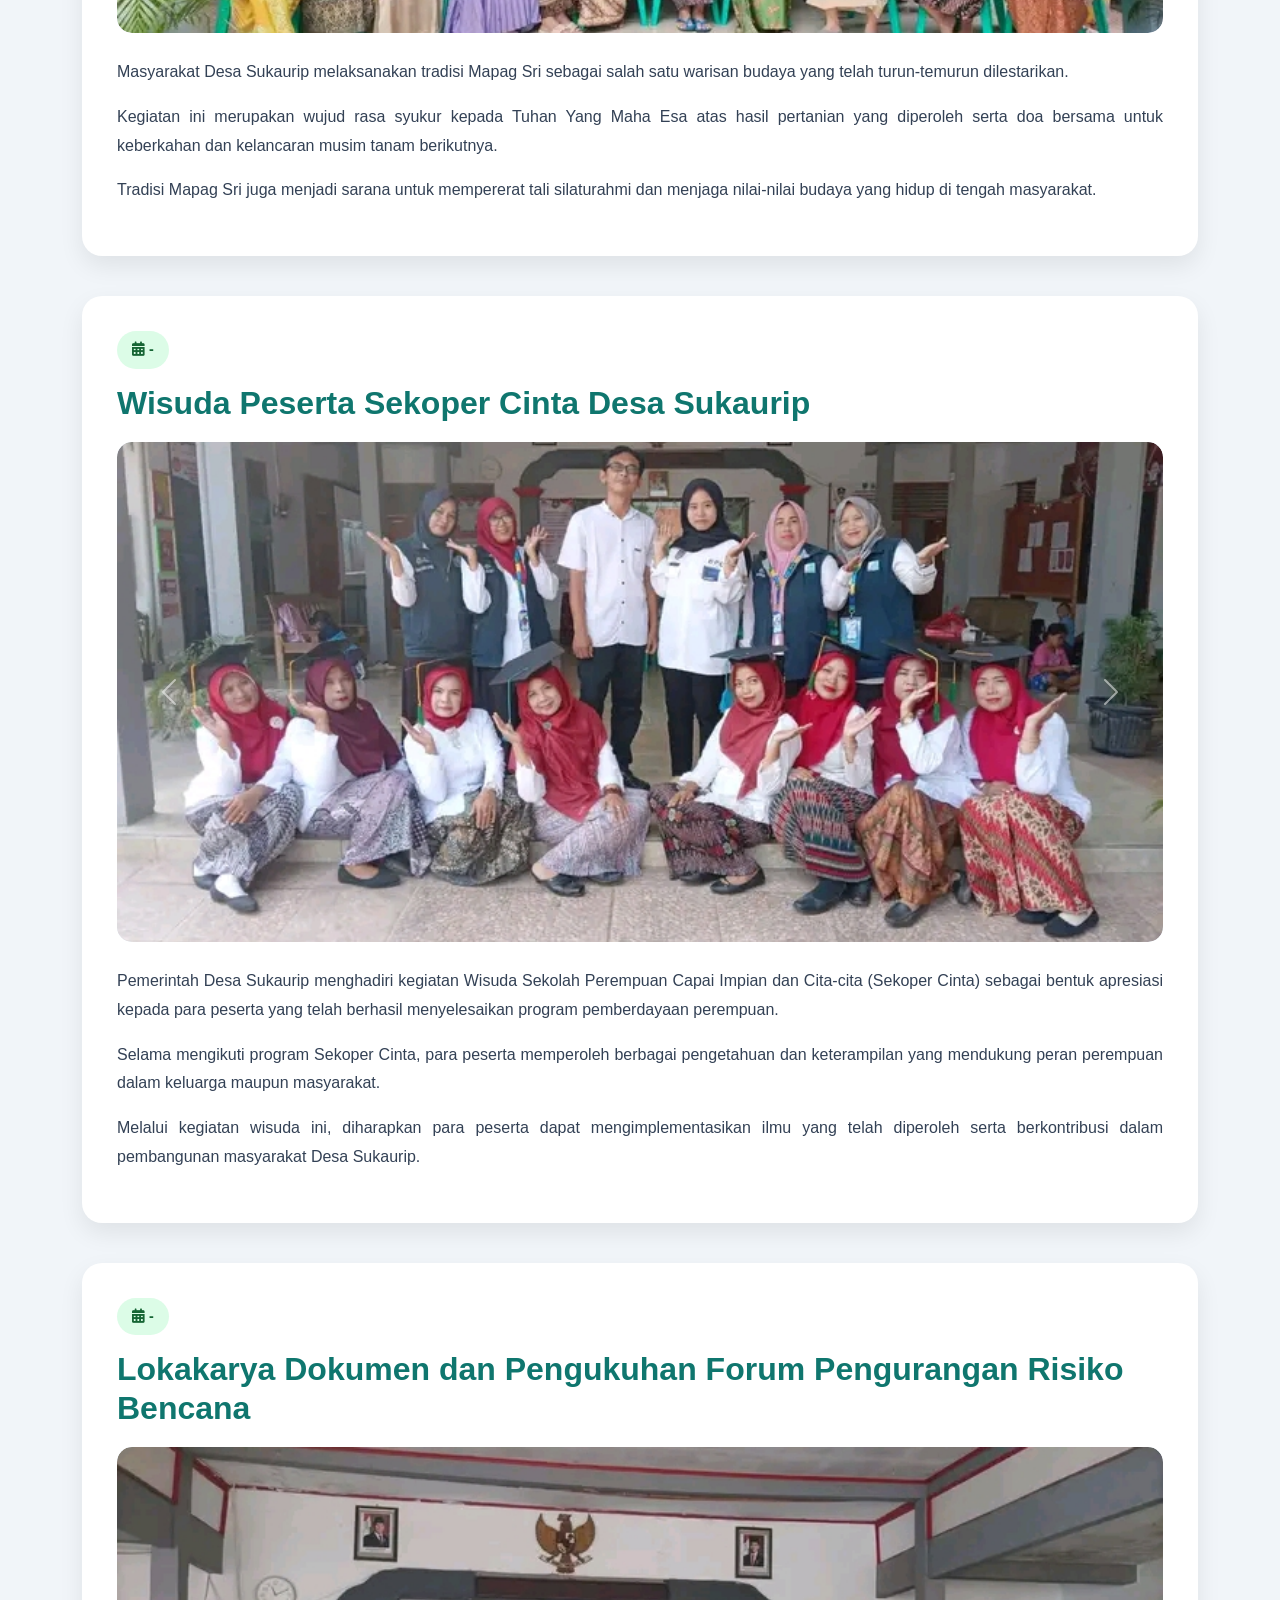
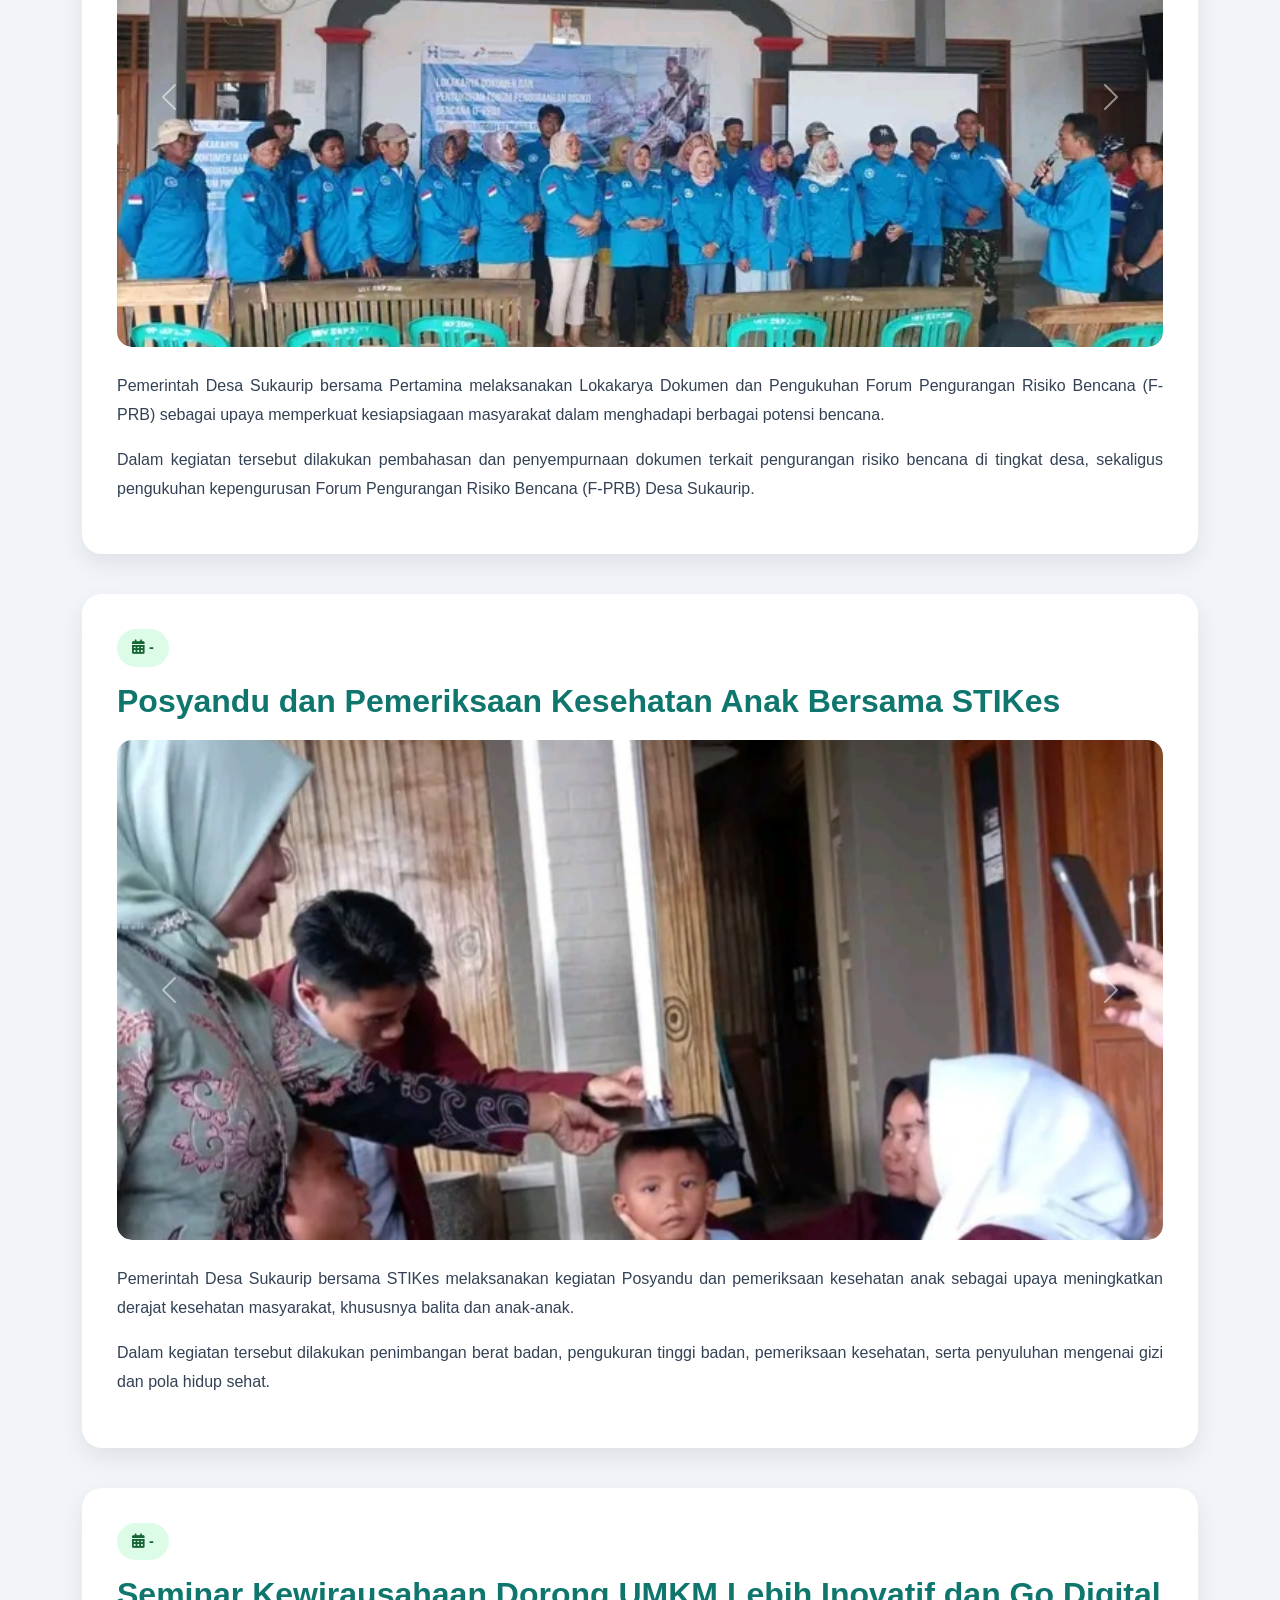
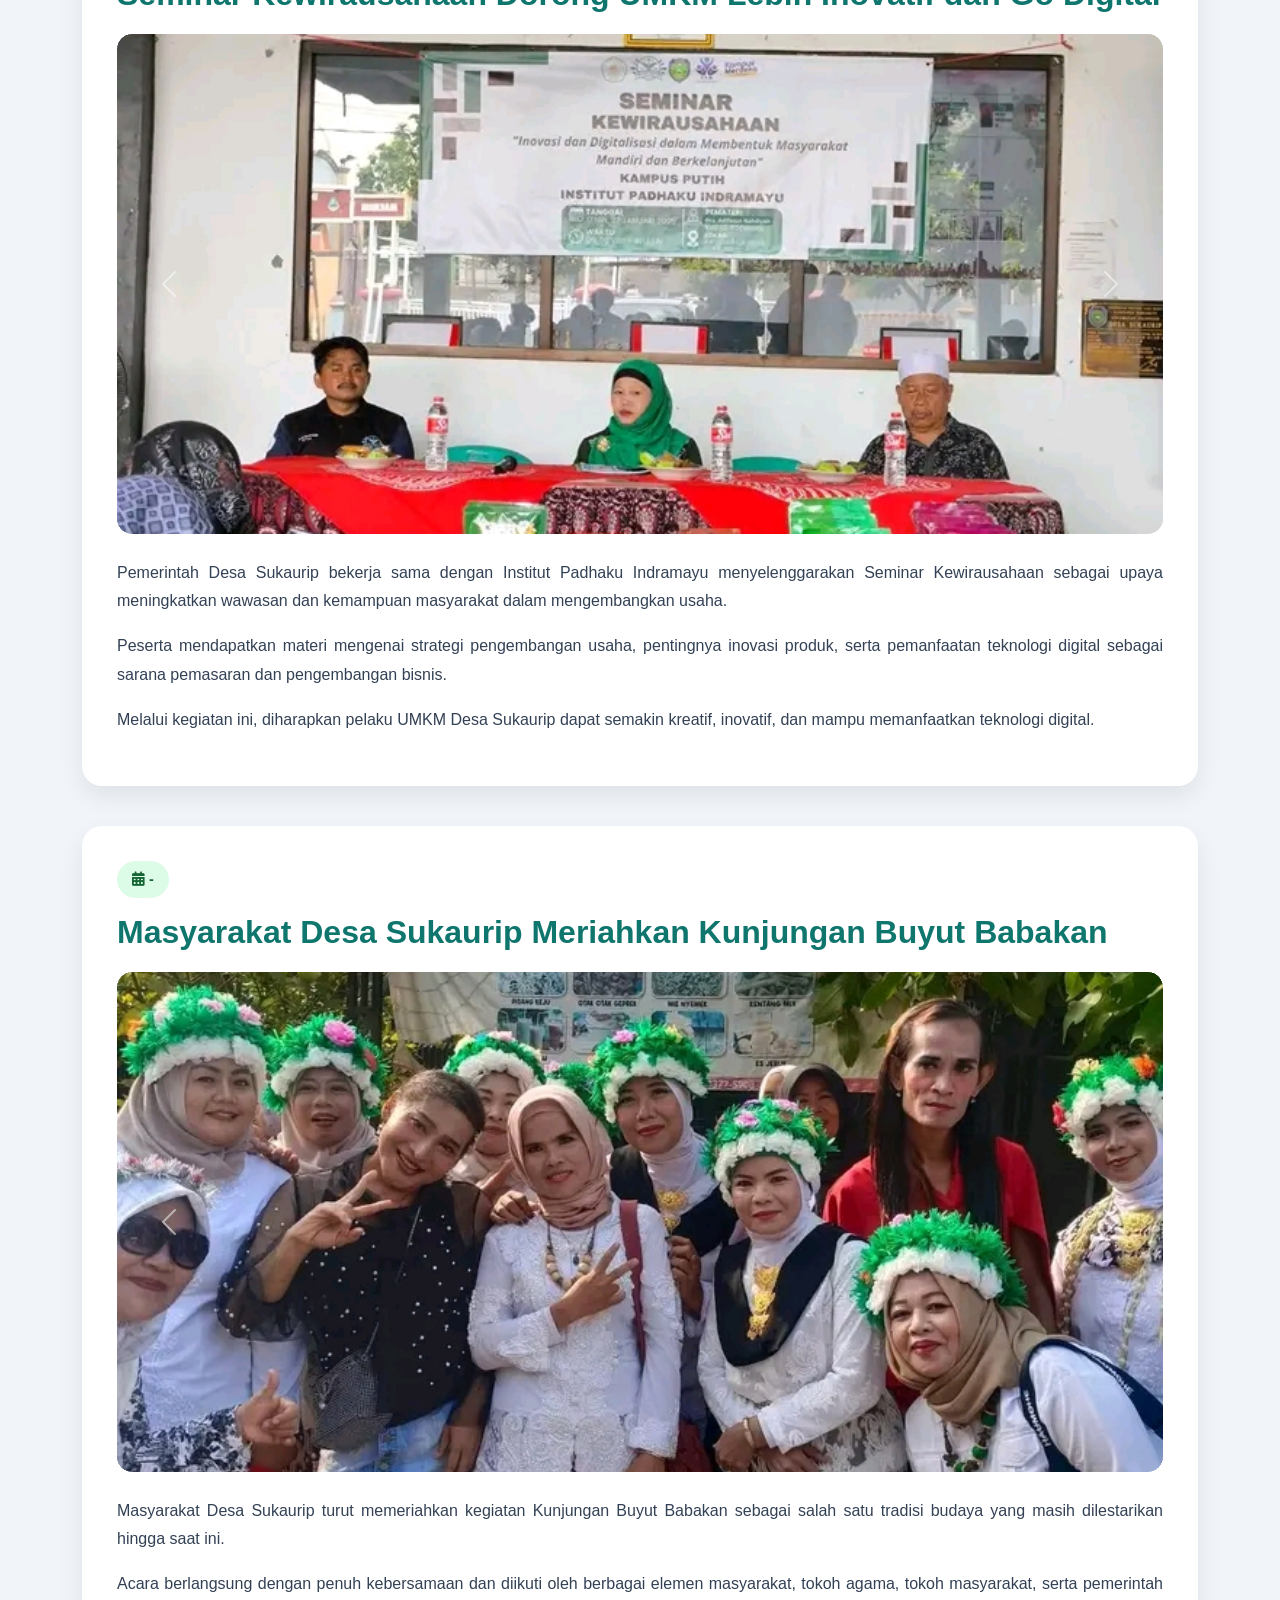
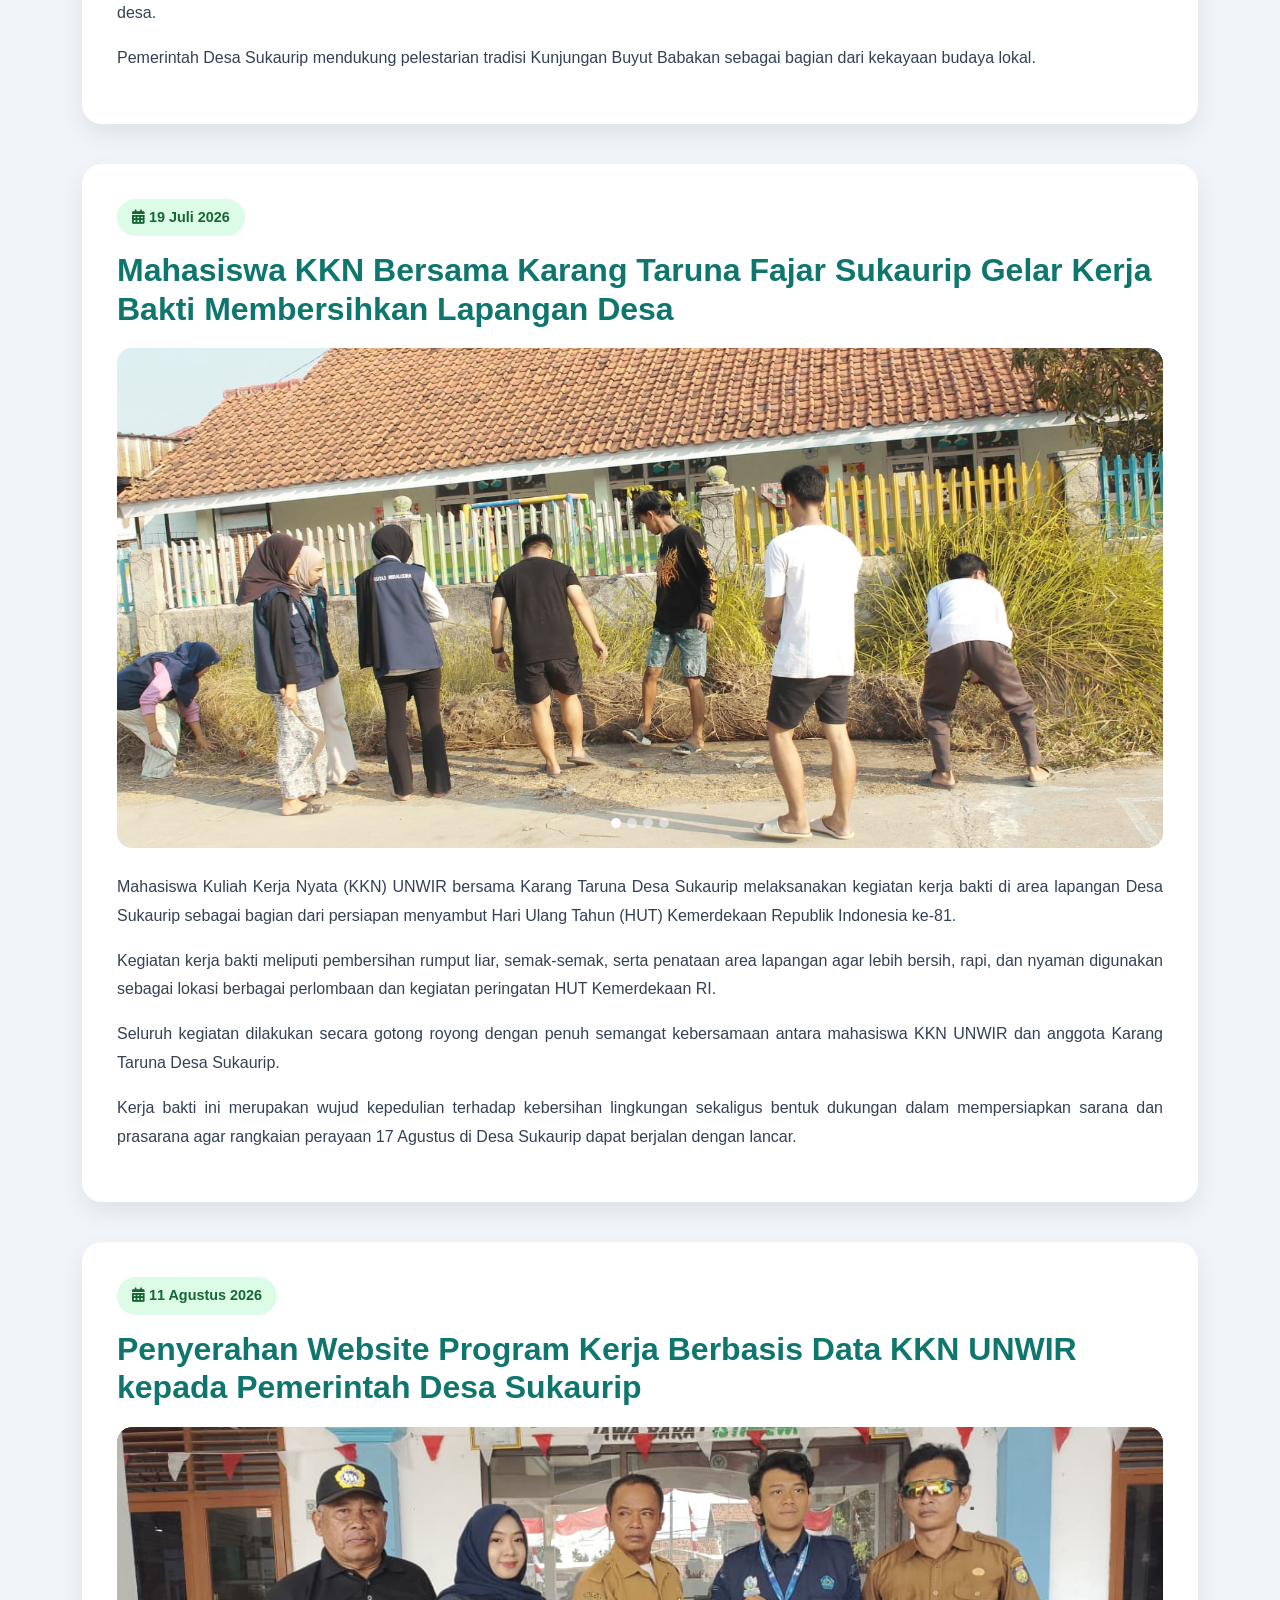
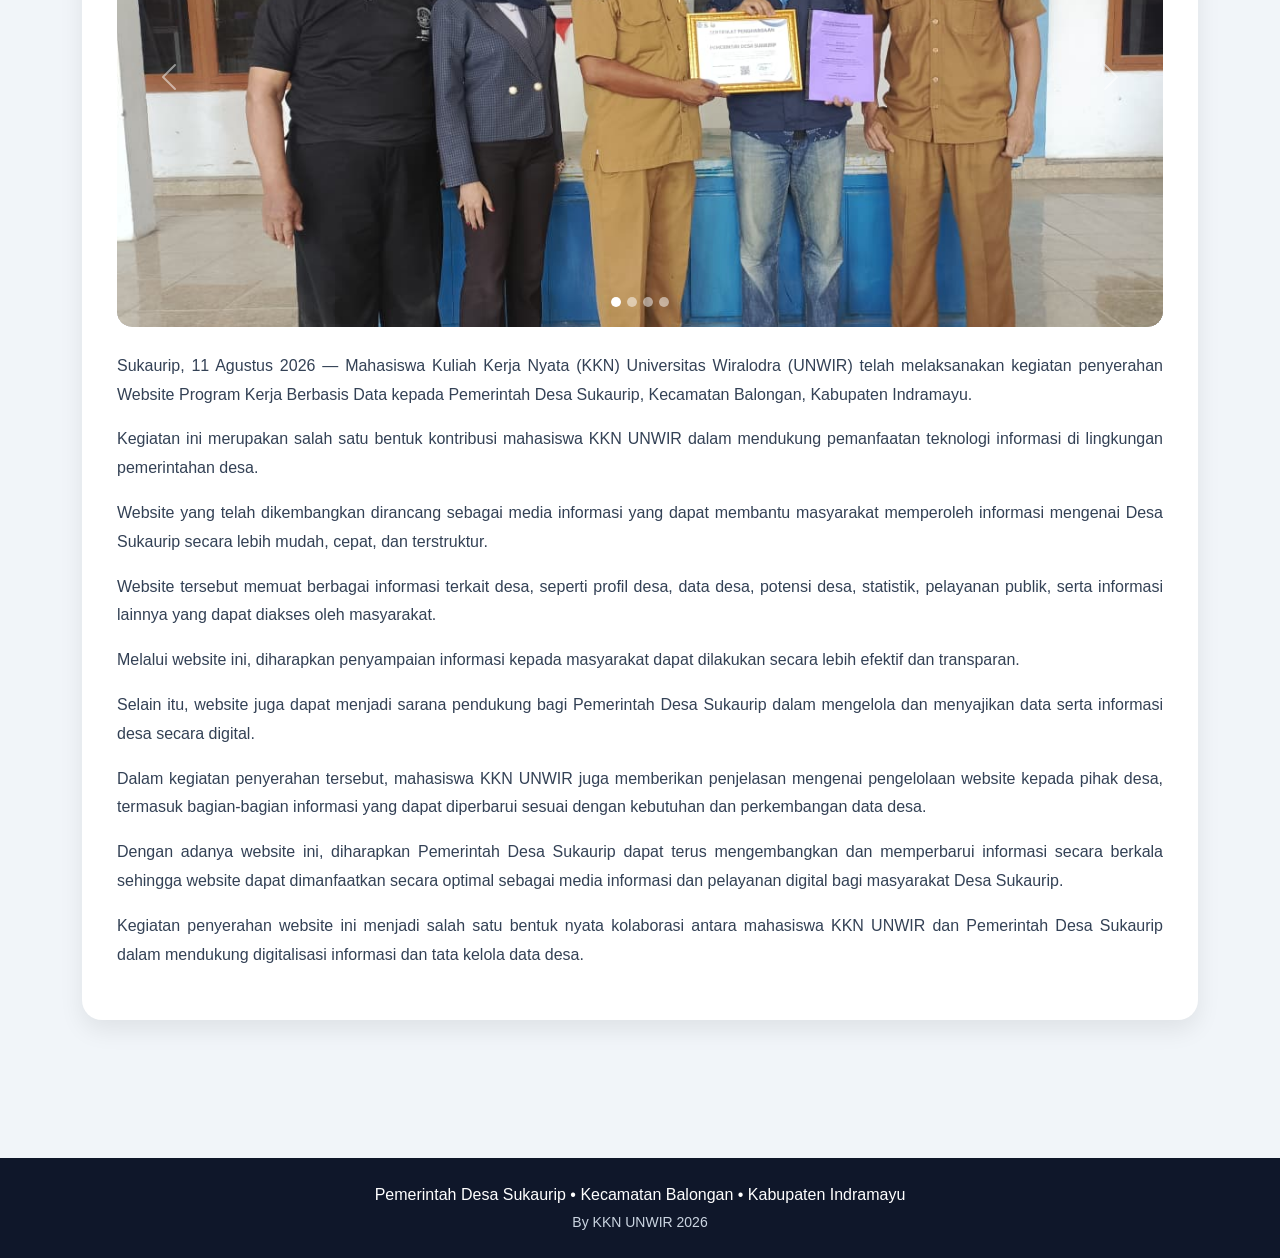
==== commit 0eb35827: "Update berita-detail.html" ====
--- a/berita-detail.html
+++ b/berita-detail.html
@@ -10,367 +10,1458 @@
 <link rel="stylesheet" href="https://cdnjs.cloudflare.com/ajax/libs/font-awesome/6.5.2/css/all.min.css">
 
 <style>
+
 :root{
---primary:#0f766e;
---secondary:#14b8a6;
---dark:#0f172a;
+    --primary:#0f766e;
+    --secondary:#14b8a6;
+    --dark:#0f172a;
 }
 
 body{
-font-family:'Segoe UI',sans-serif;
-background:#f1f5f9;
-margin:0;
-}
+    font-family:'Segoe UI',sans-serif;
+    background:#f1f5f9;
+    margin:0;
+}
+
+/* ================= NAVBAR ================= */
 
 .navbar{
-background:linear-gradient(90deg,var(--primary),var(--secondary));
-box-shadow:0 2px 10px rgba(0,0,0,.15);
-}
+    background:linear-gradient(90deg,var(--primary),var(--secondary));
+    box-shadow:0 2px 10px rgba(0,0,0,.15);
+}
+
+.navbar .btn{
+    border-radius:30px;
+    font-weight:600;
+    padding:8px 18px;
+}
+
+/* ================= HERO ================= */
 
 .hero-berita{
-background:
-linear-gradient(rgba(15,118,110,.85),rgba(20,184,166,.85)),
-url("assets/balaidesa.jpeg");
-background-size:cover;
-background-position:center;
-padding:100px 20px;
-text-align:center;
-color:white;
+    background:
+    linear-gradient(rgba(15,118,110,.85),rgba(20,184,166,.85)),
+    url("assets/balaidesa.jpeg");
+
+    background-size:cover;
+    background-position:center;
+
+    padding:100px 20px;
+
+    text-align:center;
+    color:white;
 }
 
 .hero-berita h1{
-font-size:3rem;
-font-weight:700;
+    font-size:3rem;
+    font-weight:700;
+    margin-bottom:0;
 }
 
 .hero-berita p{
-font-size:1.1rem;
-max-width:700px;
-margin:auto;
-}
+    font-size:1.1rem;
+    max-width:700px;
+    margin:auto;
+}
+
+/* ================= CARD BERITA ================= */
 
 .berita-card{
-background:white;
-padding:35px;
-border-radius:20px;
-box-shadow:0 10px 25px rgba(0,0,0,.08);
-margin-bottom:40px;
-transition:.3s;
+    background:white;
+    padding:35px;
+    border-radius:20px;
+
+    box-shadow:0 10px 25px rgba(0,0,0,.08);
+
+    margin-bottom:40px;
+
+    transition:.3s;
 }
 
 .berita-card:hover{
-transform:translateY(-5px);
+    transform:translateY(-5px);
 }
 
 .berita-card h2{
-color:var(--primary);
-font-weight:700;
-margin-bottom:15px;
-}
-
-.berita-card img{
-width:100%;
-max-height:500px;
-object-fit:cover;
-border-radius:15px;
-margin:20px 0;
-}
+    color:var(--primary);
+    font-weight:700;
+    margin-bottom:15px;
+}
+
+.berita-card p{
+    line-height:1.8;
+    text-align:justify;
+    color:#334155;
+}
+
+/* ================= TANGGAL ================= */
 
 .tanggal{
-display:inline-block;
-background:#dcfce7;
-color:#166534;
-padding:8px 15px;
-border-radius:30px;
-font-size:.9rem;
-font-weight:600;
-margin-bottom:15px;
-}
+    display:inline-block;
+
+    background:#dcfce7;
+    color:#166534;
+
+    padding:8px 15px;
+
+    border-radius:30px;
+
+    font-size:.9rem;
+    font-weight:600;
+
+    margin-bottom:15px;
+}
+
+/* ================= CAROUSEL ================= */
+
+.berita-carousel{
+    margin:20px 0 25px;
+
+    border-radius:15px;
+
+    overflow:hidden;
+
+    background:#e2e8f0;
+}
+
+.berita-carousel .carousel-item img{
+    width:100%;
+    height:500px;
+
+    object-fit:cover;
+
+    border-radius:15px;
+
+    margin:0;
+}
+
+/* Tombol kiri kanan */
+
+.berita-carousel .carousel-control-prev,
+.berita-carousel .carousel-control-next{
+    width:10%;
+}
+
+/* Indicator */
+
+.berita-carousel .carousel-indicators{
+    margin-bottom:10px;
+}
+
+.berita-carousel .carousel-indicators button{
+    width:10px;
+    height:10px;
+
+    border-radius:50%;
+}
+
+/* ================= FOOTER ================= */
 
 .footer{
-background:var(--dark);
-color:white;
-padding:25px;
-text-align:center;
-margin-top:50px;
-}
-
-.btn-kembali{
-background:white;
-color:var(--primary);
-padding:10px 25px;
-border-radius:30px;
-text-decoration:none;
-font-weight:600;
-display:inline-block;
-margin-top:20px;
-}
-
-.btn-kembali:hover{
-background:#ecfdf5;
-}
+    background:var(--dark);
+
+    color:white;
+
+    padding:25px;
+
+    text-align:center;
+
+    margin-top:50px;
+}
+
+.footer small{
+    display:block;
+    margin-top:5px;
+    color:#cbd5e1;
+}
+
+/* ================= MOBILE ================= */
 
 @media(max-width:768px){
-.hero-berita h1{
-font-size:2rem;
-}
-}
+
+    .hero-berita{
+        padding:70px 15px;
+    }
+
+    .hero-berita h1{
+        font-size:2rem;
+    }
+
+    .berita-card{
+        padding:20px;
+        border-radius:15px;
+    }
+
+    .berita-card h2{
+        font-size:1.4rem;
+    }
+
+    .berita-card p{
+        font-size:.95rem;
+        line-height:1.7;
+    }
+
+    .berita-carousel .carousel-item img{
+        height:300px;
+    }
+
+}
+
 </style>
+
 </head>
 
 <body>
 
-<!-- NAVBAR -->
+
+<!-- =====================================================
+NAVBAR
+===================================================== -->
+
 <nav class="navbar navbar-expand-lg navbar-dark">
-<div class="container">
-
-<div class="ms-auto">
-<a href="index.html" class="btn btn-light btn-sm">
-<i class="fa-solid fa-arrow-left"></i>
-Kembali ke Beranda
-</a>
+
+    <div class="container">
+
+        <div class="ms-auto">
+
+            <a href="index.html" class="btn btn-light btn-sm">
+
+                <i class="fa-solid fa-arrow-left"></i>
+
+                Kembali ke Beranda
+
+            </a>
+
+        </div>
+
+    </div>
+
+</nav>
+
+
+<!-- =====================================================
+HERO
+===================================================== -->
+
+<section class="hero-berita">
+
+    <div class="container">
+
+        <h1>
+
+            <i class="fa-solid fa-newspaper"></i>
+
+            Berita Desa Sukaurip
+
+        </h1>
+
+        <p class="mt-3">
+
+            Informasi dan kegiatan terbaru Pemerintah Desa Sukaurip
+
+        </p>
+
+    </div>
+
+</section>
+
+
+<!-- =====================================================
+CONTENT
+===================================================== -->
+
+<div class="container py-5">
+
+
+<!-- =====================================================
+BERITA 1
+===================================================== -->
+
+<div class="berita-card">
+
+    <div class="tanggal">
+
+        <i class="fa-solid fa-calendar-days"></i>
+
+        -
+
+    </div>
+
+    <h2>
+        Bakti Sosial Polres Indramayu dalam Rangka Hari Bhayangkara ke-78
+    </h2>
+
+
+    <!-- GALERI -->
+
+    <div id="berita1" class="carousel slide berita-carousel">
+
+        <div class="carousel-indicators">
+
+            <button type="button"
+                    data-bs-target="#berita1"
+                    data-bs-slide-to="0"
+                    class="active"></button>
+
+            <button type="button"
+                    data-bs-target="#berita1"
+                    data-bs-slide-to="1"></button>
+
+            <button type="button"
+                    data-bs-target="#berita1"
+                    data-bs-slide-to="2"></button>
+
+        </div>
+
+
+        <div class="carousel-inner">
+
+            <div class="carousel-item active">
+
+                <img src="assets/baktisosial.png"
+                     class="d-block w-100"
+                     alt="Bakti Sosial Polres Indramayu">
+
+            </div>
+
+            <div class="carousel-item">
+
+                <img src="assets/baktisosial2.png"
+                     class="d-block w-100"
+                     alt="Bakti Sosial">
+
+            </div>
+
+            <div class="carousel-item">
+
+                <img src="assets/baktisosial3.png"
+                     class="d-block w-100"
+                     alt="Bakti Sosial">
+
+            </div>
+
+        </div>
+
+
+        <button class="carousel-control-prev"
+                type="button"
+                data-bs-target="#berita1"
+                data-bs-slide="prev">
+
+            <span class="carousel-control-prev-icon"></span>
+
+        </button>
+
+
+        <button class="carousel-control-next"
+                type="button"
+                data-bs-target="#berita1"
+                data-bs-slide="next">
+
+            <span class="carousel-control-next-icon"></span>
+
+        </button>
+
+    </div>
+
+
+    <p>
+
+        Dalam rangka memperingati Hari Bhayangkara ke-78, Polres Indramayu melaksanakan kegiatan bakti sosial di Desa Sukaurip. Kegiatan ini merupakan wujud kepedulian dan pengabdian Polri kepada masyarakat melalui penyaluran bantuan sosial kepada warga yang membutuhkan.
+
+    </p>
+
+    <p>
+
+        Bantuan yang diberikan diharapkan dapat meringankan beban masyarakat sekaligus mempererat hubungan antara Polri dan warga. Kegiatan bakti sosial ini juga menjadi momentum untuk memperkuat semangat kebersamaan, gotong royong, serta meningkatkan kehadiran Polri di tengah masyarakat.
+
+    </p>
+
+    <p>
+
+        Pemerintah Desa Sukaurip menyampaikan apresiasi dan terima kasih kepada Polres Indramayu atas perhatian dan bantuan yang diberikan.
+
+    </p>
+
 </div>
+
+
+<!-- =====================================================
+BERITA 2
+===================================================== -->
+
+<div class="berita-card">
+
+    <div class="tanggal">
+
+        <i class="fa-solid fa-calendar-days"></i>
+
+        -
+
+    </div>
+
+    <h2>
+        Layanan Dukcapil Menyapa Hadir di Desa Sukaurip
+    </h2>
+
+
+    <div id="berita2" class="carousel slide berita-carousel">
+
+        <div class="carousel-inner">
+
+            <div class="carousel-item active">
+
+                <img src="assets/dukcapil.jpeg"
+                     class="d-block w-100"
+                     alt="Layanan Dukcapil">
+
+            </div>
+
+            <div class="carousel-item">
+
+                <img src="assets/dukcapil2.jpeg"
+                     class="d-block w-100"
+                     alt="Layanan Dukcapil">
+
+            </div>
+
+            <div class="carousel-item">
+
+                <img src="assets/dukcapil3.jpeg"
+                     class="d-block w-100"
+                     alt="Layanan Dukcapil">
+
+            </div>
+
+        </div>
+
+
+        <button class="carousel-control-prev"
+                type="button"
+                data-bs-target="#berita2"
+                data-bs-slide="prev">
+
+            <span class="carousel-control-prev-icon"></span>
+
+        </button>
+
+        <button class="carousel-control-next"
+                type="button"
+                data-bs-target="#berita2"
+                data-bs-slide="next">
+
+            <span class="carousel-control-next-icon"></span>
+
+        </button>
+
+    </div>
+
+
+    <p>
+
+        Pemerintah Desa Sukaurip bekerja sama dengan Dinas Kependudukan dan Pencatatan Sipil (Disdukcapil) Kabupaten Indramayu melaksanakan kegiatan pelayanan administrasi kependudukan bagi masyarakat.
+
+    </p>
+
+    <p>
+
+        Kegiatan ini bertujuan untuk mendekatkan layanan kepada warga sehingga proses pengurusan dokumen kependudukan dapat dilakukan dengan lebih mudah dan efisien.
+
+    </p>
+
+    <p>
+
+        Masyarakat dapat memperoleh berbagai layanan administrasi kependudukan tanpa harus datang langsung ke kantor Disdukcapil.
+
+    </p>
+
 </div>
-</nav>
-
-<!-- HERO -->
-<section class="hero-berita">
-<div class="container">
-<h1>
-<i class="fa-solid fa-newspaper"></i>
-Berita Desa Sukaurip
-</h1>
+
+
+<!-- =====================================================
+BERITA 3
+===================================================== -->
+
+<div class="berita-card">
+
+    <div class="tanggal">
+
+        <i class="fa-solid fa-calendar-days"></i>
+
+        -
+
+    </div>
+
+    <h2>
+        Pelatihan Tata Boga Bagi Perempuan Kepala Keluarga
+    </h2>
+
+
+    <div id="berita3" class="carousel slide berita-carousel">
+
+        <div class="carousel-inner">
+
+            <div class="carousel-item active">
+
+                <img src="assets/pelatihantataboga.jpeg"
+                     class="d-block w-100"
+                     alt="Pelatihan Tata Boga">
+
+            </div>
+
+            <div class="carousel-item">
+
+                <img src="assets/pelatihantataboga2.jpeg"
+                     class="d-block w-100"
+                     alt="Pelatihan Tata Boga">
+
+            </div>
+
+            <div class="carousel-item">
+
+                <img src="assets/pelatihantataboga3.jpeg"
+                     class="d-block w-100"
+                     alt="Pelatihan Tata Boga">
+
+            </div>
+
+        </div>
+
+
+        <button class="carousel-control-prev"
+                type="button"
+                data-bs-target="#berita3"
+                data-bs-slide="prev">
+
+            <span class="carousel-control-prev-icon"></span>
+
+        </button>
+
+        <button class="carousel-control-next"
+                type="button"
+                data-bs-target="#berita3"
+                data-bs-slide="next">
+
+            <span class="carousel-control-next-icon"></span>
+
+        </button>
+
+    </div>
+
+
+    <p>
+
+        Pemerintah Desa Sukaurip menyelenggarakan Pelatihan Tata Boga bagi Perempuan Kepala Keluarga (PEKKA) sebagai upaya meningkatkan kapasitas dan kemandirian ekonomi perempuan.
+
+    </p>
+
+    <p>
+
+        Melalui pelatihan ini, peserta dibekali materi dan praktik pembuatan olahan makanan yang dapat dikembangkan menjadi usaha rumahan.
+
+    </p>
+
+    <p>
+
+        Pemerintah Desa Sukaurip berharap pelatihan ini dapat mendorong lahirnya usaha-usaha produktif dari para peserta.
+
+    </p>
+
 </div>
-</section>
-
-<div class="container py-5">
-
-  
-  <!--  DETAIL BERITA  -->
-<!-- BERITA 1 -->
+
+
+<!-- =====================================================
+BERITA 4
+===================================================== -->
+
 <div class="berita-card">
-<div class="tanggal">
-<i class="fa-solid fa-calendar-days"></i>
--
+
+    <div class="tanggal">
+
+        <i class="fa-solid fa-calendar-days"></i>
+
+        -
+
+    </div>
+
+    <h2>
+        Pelatihan Pengembangan Forum Pengurangan Risiko Bencana (F-PRB)
+    </h2>
+
+
+    <div id="berita4" class="carousel slide berita-carousel">
+
+        <div class="carousel-inner">
+
+            <div class="carousel-item active">
+
+                <img src="assets/resikobencana.png"
+                     class="d-block w-100"
+                     alt="Pelatihan Risiko Bencana">
+
+            </div>
+
+            <div class="carousel-item">
+
+                <img src="assets/resikobencana2.png"
+                     class="d-block w-100"
+                     alt="F-PRB">
+
+            </div>
+
+        </div>
+
+
+        <button class="carousel-control-prev"
+                type="button"
+                data-bs-target="#berita4"
+                data-bs-slide="prev">
+
+            <span class="carousel-control-prev-icon"></span>
+
+        </button>
+
+        <button class="carousel-control-next"
+                type="button"
+                data-bs-target="#berita4"
+                data-bs-slide="next">
+
+            <span class="carousel-control-next-icon"></span>
+
+        </button>
+
+    </div>
+
+
+    <p>
+
+        Pemerintah Desa Sukaurip bersama mitra terkait menyelenggarakan Pelatihan Pengembangan Forum Pengurangan Risiko Bencana (F-PRB) sebagai upaya meningkatkan kapasitas dan kesiapsiagaan masyarakat dalam menghadapi potensi bencana.
+
+    </p>
+
+    <p>
+
+        Melalui pelatihan ini, peserta mendapatkan pemahaman mengenai identifikasi risiko bencana, langkah-langkah mitigasi, serta pentingnya koordinasi dan peran aktif masyarakat.
+
+    </p>
+
 </div>
-<h2>
-Bakti Sosial Polres Indramayu dalam Rangka Hari Bhayangkara ke-78
-</h2>
-<img src="assets/baktisosial.png">
-<p>
-Dalam rangka memperingati Hari Bhayangkara ke-78, Polres Indramayu melaksanakan kegiatan bakti sosial di Desa Sukaurip. Kegiatan ini merupakan wujud kepedulian dan pengabdian Polri kepada masyarakat melalui penyaluran bantuan sosial kepada warga yang membutuhkan.
-Bantuan yang diberikan diharapkan dapat meringankan beban masyarakat sekaligus mempererat hubungan antara Polri dan warga. Kegiatan bakti sosial ini juga menjadi momentum untuk memperkuat semangat kebersamaan, gotong royong, serta meningkatkan kehadiran Polri di tengah masyarakat.
-Pemerintah Desa Sukaurip menyampaikan apresiasi dan terima kasih kepada Polres Indramayu atas perhatian dan bantuan yang diberikan. Diharapkan kegiatan sosial seperti ini dapat terus berlanjut sebagai bentuk sinergi antara Polri dan masyarakat dalam mewujudkan lingkungan yang aman, harmonis, dan sejahtera.
-</p>
+
+
+<!-- =====================================================
+BERITA 5
+===================================================== -->
+
+<div class="berita-card">
+
+    <div class="tanggal">
+
+        <i class="fa-solid fa-calendar-days"></i>
+
+        -
+
+    </div>
+
+    <h2>
+        Tradisi Mapag Sri Sebagai Wujud Syukur Hasil Pertanian
+    </h2>
+
+
+    <div id="berita5" class="carousel slide berita-carousel">
+
+        <div class="carousel-inner">
+
+            <div class="carousel-item active">
+
+                <img src="assets/mapagsri140522.png"
+                     class="d-block w-100"
+                     alt="Mapag Sri">
+
+            </div>
+
+            <div class="carousel-item">
+
+                <img src="assets/mapagsri2.png"
+                     class="d-block w-100"
+                     alt="Mapag Sri">
+
+            </div>
+
+            <div class="carousel-item">
+
+                <img src="assets/mapagsri3.png"
+                     class="d-block w-100"
+                     alt="Mapag Sri">
+
+            </div>
+
+        </div>
+
+
+        <button class="carousel-control-prev"
+                type="button"
+                data-bs-target="#berita5"
+                data-bs-slide="prev">
+
+            <span class="carousel-control-prev-icon"></span>
+
+        </button>
+
+        <button class="carousel-control-next"
+                type="button"
+                data-bs-target="#berita5"
+                data-bs-slide="next">
+
+            <span class="carousel-control-next-icon"></span>
+
+        </button>
+
+    </div>
+
+
+    <p>
+
+        Masyarakat Desa Sukaurip melaksanakan tradisi Mapag Sri sebagai salah satu warisan budaya yang telah turun-temurun dilestarikan.
+
+    </p>
+
+    <p>
+
+        Kegiatan ini merupakan wujud rasa syukur kepada Tuhan Yang Maha Esa atas hasil pertanian yang diperoleh serta doa bersama untuk keberkahan dan kelancaran musim tanam berikutnya.
+
+    </p>
+
+    <p>
+
+        Tradisi Mapag Sri juga menjadi sarana untuk mempererat tali silaturahmi dan menjaga nilai-nilai budaya yang hidup di tengah masyarakat.
+
+    </p>
+
 </div>
 
-<!-- BERITA 2 -->
+
+<!-- =====================================================
+BERITA 6
+===================================================== -->
+
 <div class="berita-card">
-<div class="tanggal">
-<i class="fa-solid fa-calendar-days"></i>
--
+
+    <div class="tanggal">
+
+        <i class="fa-solid fa-calendar-days"></i>
+
+        -
+
+    </div>
+
+    <h2>
+        Wisuda Peserta Sekoper Cinta Desa Sukaurip
+    </h2>
+
+
+    <div id="berita6" class="carousel slide berita-carousel">
+
+        <div class="carousel-inner">
+
+            <div class="carousel-item active">
+
+                <img src="assets/wisudasekopercinta201223.png"
+                     class="d-block w-100"
+                     alt="Wisuda Sekoper Cinta">
+
+            </div>
+
+            <div class="carousel-item">
+
+                <img src="assets/wisudasekopercinta2.png"
+                     class="d-block w-100"
+                     alt="Sekoper Cinta">
+
+            </div>
+
+        </div>
+
+
+        <button class="carousel-control-prev"
+                type="button"
+                data-bs-target="#berita6"
+                data-bs-slide="prev">
+
+            <span class="carousel-control-prev-icon"></span>
+
+        </button>
+
+        <button class="carousel-control-next"
+                type="button"
+                data-bs-target="#berita6"
+                data-bs-slide="next">
+
+            <span class="carousel-control-next-icon"></span>
+
+        </button>
+
+    </div>
+
+
+    <p>
+
+        Pemerintah Desa Sukaurip menghadiri kegiatan Wisuda Sekolah Perempuan Capai Impian dan Cita-cita (Sekoper Cinta) sebagai bentuk apresiasi kepada para peserta yang telah berhasil menyelesaikan program pemberdayaan perempuan.
+
+    </p>
+
+    <p>
+
+        Selama mengikuti program Sekoper Cinta, para peserta memperoleh berbagai pengetahuan dan keterampilan yang mendukung peran perempuan dalam keluarga maupun masyarakat.
+
+    </p>
+
+    <p>
+
+        Melalui kegiatan wisuda ini, diharapkan para peserta dapat mengimplementasikan ilmu yang telah diperoleh serta berkontribusi dalam pembangunan masyarakat Desa Sukaurip.
+
+    </p>
+
 </div>
-<h2>
-Layanan Dukcapil Menyapa Hadir di Desa Sukaurip
-</h2>
-<img src="assets/dukcapil.jpeg">
-<p>
-Pelayanan Administrasi Kependudukan di Desa Sukaurip
-</p>
-<p>
-Pemerintah Desa Sukaurip bekerja sama dengan Dinas Kependudukan dan Pencatatan Sipil (Disdukcapil) Kabupaten Indramayu melaksanakan kegiatan pelayanan administrasi kependudukan bagi masyarakat. Kegiatan ini bertujuan untuk mendekatkan layanan kepada warga sehingga proses pengurusan dokumen kependudukan dapat dilakukan dengan lebih mudah dan efisien.
-Masyarakat memanfaatkan kesempatan ini untuk memperoleh berbagai layanan administrasi kependudukan tanpa harus datang langsung ke kantor Disdukcapil. Kehadiran layanan di tingkat desa diharapkan dapat meningkatkan kesadaran masyarakat akan pentingnya kelengkapan dokumen kependudukan serta mendukung tertib administrasi kependudukan.
-Pemerintah Desa Sukaurip menyambut baik kegiatan tersebut dan berharap pelayanan serupa dapat terus dilaksanakan guna memberikan kemudahan akses layanan publik bagi seluruh masyarakat.
-</p>
-<p>
-Program ini memberikan kemudahan bagi masyarakat dalam mengurus dokumen kependudukan tanpa harus datang ke kantor Disdukcapil.
-</p>
+
+
+<!-- =====================================================
+BERITA 7
+===================================================== -->
+
+<div class="berita-card">
+
+    <div class="tanggal">
+
+        <i class="fa-solid fa-calendar-days"></i>
+
+        -
+
+    </div>
+
+    <h2>
+        Lokakarya Dokumen dan Pengukuhan Forum Pengurangan Risiko Bencana
+    </h2>
+
+
+    <div id="berita7" class="carousel slide berita-carousel">
+
+        <div class="carousel-inner">
+
+            <div class="carousel-item active">
+
+                <img src="assets/lokakarya.png"
+                     class="d-block w-100"
+                     alt="Lokakarya F-PRB">
+
+            </div>
+
+            <div class="carousel-item">
+
+                <img src="assets/lokakarya2.png"
+                     class="d-block w-100"
+                     alt="Lokakarya">
+
+            </div>
+
+        </div>
+
+
+        <button class="carousel-control-prev"
+                type="button"
+                data-bs-target="#berita7"
+                data-bs-slide="prev">
+
+            <span class="carousel-control-prev-icon"></span>
+
+        </button>
+
+        <button class="carousel-control-next"
+                type="button"
+                data-bs-target="#berita7"
+                data-bs-slide="next">
+
+            <span class="carousel-control-next-icon"></span>
+
+        </button>
+
+    </div>
+
+
+    <p>
+
+        Pemerintah Desa Sukaurip bersama Pertamina melaksanakan Lokakarya Dokumen dan Pengukuhan Forum Pengurangan Risiko Bencana (F-PRB) sebagai upaya memperkuat kesiapsiagaan masyarakat dalam menghadapi berbagai potensi bencana.
+
+    </p>
+
+    <p>
+
+        Dalam kegiatan tersebut dilakukan pembahasan dan penyempurnaan dokumen terkait pengurangan risiko bencana di tingkat desa, sekaligus pengukuhan kepengurusan Forum Pengurangan Risiko Bencana (F-PRB) Desa Sukaurip.
+
+    </p>
+
 </div>
 
-<!-- BERITA 3 -->
+
+<!-- =====================================================
+BERITA 8
+===================================================== -->
+
 <div class="berita-card">
-<div class="tanggal">
-<i class="fa-solid fa-calendar-days"></i>
--
+
+    <div class="tanggal">
+
+        <i class="fa-solid fa-calendar-days"></i>
+
+        -
+
+    </div>
+
+    <h2>
+        Posyandu dan Pemeriksaan Kesehatan Anak Bersama STIKes
+    </h2>
+
+
+    <div id="berita8" class="carousel slide berita-carousel">
+
+        <div class="carousel-inner">
+
+            <div class="carousel-item active">
+
+                <img src="assets/posyandustikes.png"
+                     class="d-block w-100"
+                     alt="Posyandu STIKes">
+
+            </div>
+
+            <div class="carousel-item">
+
+                <img src="assets/posyandustikes2.png"
+                     class="d-block w-100"
+                     alt="Pemeriksaan Anak">
+
+            </div>
+
+        </div>
+
+
+        <button class="carousel-control-prev"
+                type="button"
+                data-bs-target="#berita8"
+                data-bs-slide="prev">
+
+            <span class="carousel-control-prev-icon"></span>
+
+        </button>
+
+        <button class="carousel-control-next"
+                type="button"
+                data-bs-target="#berita8"
+                data-bs-slide="next">
+
+            <span class="carousel-control-next-icon"></span>
+
+        </button>
+
+    </div>
+
+
+    <p>
+
+        Pemerintah Desa Sukaurip bersama STIKes melaksanakan kegiatan Posyandu dan pemeriksaan kesehatan anak sebagai upaya meningkatkan derajat kesehatan masyarakat, khususnya balita dan anak-anak.
+
+    </p>
+
+    <p>
+
+        Dalam kegiatan tersebut dilakukan penimbangan berat badan, pengukuran tinggi badan, pemeriksaan kesehatan, serta penyuluhan mengenai gizi dan pola hidup sehat.
+
+    </p>
+
 </div>
-<h2>
-Pelatihan Tata Boga Bagi Perempuan Kepala Keluarga
-</h2>
-<img src="assets/pelatihantataboga.jpeg">
-<p>
-Pemerintah Desa Sukaurip menyelenggarakan Pelatihan Tata Boga bagi Perempuan Kepala Keluarga (PEKKA) sebagai upaya meningkatkan kapasitas dan kemandirian ekonomi perempuan. Kegiatan ini bertujuan untuk memberikan pengetahuan serta keterampilan dalam pengolahan berbagai produk makanan yang memiliki nilai jual.
-Melalui pelatihan ini, peserta dibekali materi dan praktik pembuatan olahan makanan yang dapat dikembangkan menjadi usaha rumahan. Selain meningkatkan keterampilan, kegiatan ini juga diharapkan mampu membuka peluang usaha dan menambah pendapatan keluarga.
-Pemerintah Desa Sukaurip berharap pelatihan ini dapat mendorong lahirnya usaha-usaha produktif dari para peserta sehingga berkontribusi pada peningkatan kesejahteraan keluarga dan perekonomian masyarakat desa.
-</p>
-<p>
-Diharapkan kegiatan ini mampu meningkatkan kesejahteraan keluarga melalui pengembangan usaha kuliner rumahan.
-</p>
+
+
+<!-- =====================================================
+BERITA 9
+===================================================== -->
+
+<div class="berita-card">
+
+    <div class="tanggal">
+
+        <i class="fa-solid fa-calendar-days"></i>
+
+        -
+
+    </div>
+
+    <h2>
+        Seminar Kewirausahaan Dorong UMKM Lebih Inovatif dan Go Digital
+    </h2>
+
+
+    <div id="berita9" class="carousel slide berita-carousel">
+
+        <div class="carousel-inner">
+
+            <div class="carousel-item active">
+
+                <img src="assets/seminarkewirausahaankampusputih.png"
+                     class="d-block w-100"
+                     alt="Seminar Kewirausahaan">
+
+            </div>
+
+            <div class="carousel-item">
+
+                <img src="assets/seminarkewirausahaan2.png"
+                     class="d-block w-100"
+                     alt="Seminar UMKM">
+
+            </div>
+
+        </div>
+
+
+        <button class="carousel-control-prev"
+                type="button"
+                data-bs-target="#berita9"
+                data-bs-slide="prev">
+
+            <span class="carousel-control-prev-icon"></span>
+
+        </button>
+
+        <button class="carousel-control-next"
+                type="button"
+                data-bs-target="#berita9"
+                data-bs-slide="next">
+
+            <span class="carousel-control-next-icon"></span>
+
+        </button>
+
+    </div>
+
+
+    <p>
+
+        Pemerintah Desa Sukaurip bekerja sama dengan Institut Padhaku Indramayu menyelenggarakan Seminar Kewirausahaan sebagai upaya meningkatkan wawasan dan kemampuan masyarakat dalam mengembangkan usaha.
+
+    </p>
+
+    <p>
+
+        Peserta mendapatkan materi mengenai strategi pengembangan usaha, pentingnya inovasi produk, serta pemanfaatan teknologi digital sebagai sarana pemasaran dan pengembangan bisnis.
+
+    </p>
+
+    <p>
+
+        Melalui kegiatan ini, diharapkan pelaku UMKM Desa Sukaurip dapat semakin kreatif, inovatif, dan mampu memanfaatkan teknologi digital.
+
+    </p>
+
 </div>
 
-<!-- BERITA 4 -->
+
+<!-- =====================================================
+BERITA 10
+===================================================== -->
+
 <div class="berita-card">
-<div class="tanggal">
-<i class="fa-solid fa-calendar-days"></i>
--
+
+    <div class="tanggal">
+
+        <i class="fa-solid fa-calendar-days"></i>
+
+        -
+
+    </div>
+
+    <h2>
+        Masyarakat Desa Sukaurip Meriahkan Kunjungan Buyut Babakan
+    </h2>
+
+
+    <div id="berita10" class="carousel slide berita-carousel">
+
+        <div class="carousel-inner">
+
+            <div class="carousel-item active">
+
+                <img src="assets/unjunganbuyutbabakan181025.png"
+                     class="d-block w-100"
+                     alt="Kunjungan Buyut Babakan">
+
+            </div>
+
+            <div class="carousel-item">
+
+                <img src="assets/buyutbabakan2.png"
+                     class="d-block w-100"
+                     alt="Buyut Babakan">
+
+            </div>
+
+        </div>
+
+
+        <button class="carousel-control-prev"
+                type="button"
+                data-bs-target="#berita10"
+                data-bs-slide="prev">
+
+            <span class="carousel-control-prev-icon"></span>
+
+        </button>
+
+        <button class="carousel-control-next"
+                type="button"
+                data-bs-target="#berita10"
+                data-bs-slide="next">
+
+            <span class="carousel-control-next-icon"></span>
+
+        </button>
+
+    </div>
+
+
+    <p>
+
+        Masyarakat Desa Sukaurip turut memeriahkan kegiatan Kunjungan Buyut Babakan sebagai salah satu tradisi budaya yang masih dilestarikan hingga saat ini.
+
+    </p>
+
+    <p>
+
+        Acara berlangsung dengan penuh kebersamaan dan diikuti oleh berbagai elemen masyarakat, tokoh agama, tokoh masyarakat, serta pemerintah desa.
+
+    </p>
+
+    <p>
+
+        Pemerintah Desa Sukaurip mendukung pelestarian tradisi Kunjungan Buyut Babakan sebagai bagian dari kekayaan budaya lokal.
+
+    </p>
+
 </div>
-<h2>
-Pelatihan Pengembangan Forum Pengurangan Risiko Bencana (F-PRB)
-</h2>
-<img src="assets/resikobencana.png">
-
-<p>
-Pemerintah Desa Sukaurip bersama mitra terkait menyelenggarakan Pelatihan Pengembangan Forum Pengurangan Risiko Bencana (F-PRB) sebagai upaya meningkatkan kapasitas dan kesiapsiagaan masyarakat dalam menghadapi potensi bencana. Kegiatan ini diikuti oleh unsur pemerintah desa, lembaga kemasyarakatan, dan perwakilan masyarakat.
-Melalui pelatihan ini, peserta mendapatkan pemahaman mengenai identifikasi risiko bencana, langkah-langkah mitigasi, serta pentingnya koordinasi dan peran aktif masyarakat dalam penanggulangan bencana. Selain itu, peserta juga dibekali pengetahuan untuk menyusun strategi kesiapsiagaan dan respons yang efektif saat terjadi keadaan darurat.
-Pemerintah Desa Sukaurip berharap keberadaan Forum Pengurangan Risiko Bencana (F-PRB) dapat semakin memperkuat ketangguhan desa dalam menghadapi berbagai ancaman bencana serta menciptakan lingkungan yang lebih aman dan siap siaga.
-</p>
+
+
+<!-- =====================================================
+BERITA 11
+===================================================== -->
+
+<div class="berita-card">
+
+    <div class="tanggal">
+
+        <i class="fa-solid fa-calendar-days"></i>
+
+        19 Juli 2026
+
+    </div>
+
+    <h2>
+        Mahasiswa KKN Bersama Karang Taruna Fajar Sukaurip Gelar Kerja Bakti Membersihkan Lapangan Desa
+    </h2>
+
+
+    <div id="berita11" class="carousel slide berita-carousel">
+
+        <div class="carousel-indicators">
+
+            <button type="button"
+                    data-bs-target="#berita11"
+                    data-bs-slide-to="0"
+                    class="active"></button>
+
+            <button type="button"
+                    data-bs-target="#berita11"
+                    data-bs-slide-to="1"></button>
+
+            <button type="button"
+                    data-bs-target="#berita11"
+                    data-bs-slide-to="2"></button>
+
+            <button type="button"
+                    data-bs-target="#berita11"
+                    data-bs-slide-to="3"></button>
+
+        </div>
+
+
+        <div class="carousel-inner">
+
+            <div class="carousel-item active">
+
+                <img src="assets/kartarkknunwir.jpeg"
+                     class="d-block w-100"
+                     alt="Kerja Bakti">
+
+            </div>
+
+            <div class="carousel-item">
+
+                <img src="assets/kerjabakti2.jpeg"
+                     class="d-block w-100"
+                     alt="Kerja Bakti">
+
+            </div>
+
+            <div class="carousel-item">
+
+                <img src="assets/kerjabakti3.jpeg"
+                     class="d-block w-100"
+                     alt="Kerja Bakti">
+
+            </div>
+
+            <div class="carousel-item">
+
+                <img src="assets/kerjabakti4.jpeg"
+                     class="d-block w-100"
+                     alt="Kerja Bakti">
+
+            </div>
+
+        </div>
+
+
+        <button class="carousel-control-prev"
+                type="button"
+                data-bs-target="#berita11"
+                data-bs-slide="prev">
+
+            <span class="carousel-control-prev-icon"></span>
+
+        </button>
+
+        <button class="carousel-control-next"
+                type="button"
+                data-bs-target="#berita11"
+                data-bs-slide="next">
+
+            <span class="carousel-control-next-icon"></span>
+
+        </button>
+
+    </div>
+
+
+    <p>
+
+        Mahasiswa Kuliah Kerja Nyata (KKN) UNWIR bersama Karang Taruna Desa Sukaurip melaksanakan kegiatan kerja bakti di area lapangan Desa Sukaurip sebagai bagian dari persiapan menyambut Hari Ulang Tahun (HUT) Kemerdekaan Republik Indonesia ke-81.
+
+    </p>
+
+    <p>
+
+        Kegiatan kerja bakti meliputi pembersihan rumput liar, semak-semak, serta penataan area lapangan agar lebih bersih, rapi, dan nyaman digunakan sebagai lokasi berbagai perlombaan dan kegiatan peringatan HUT Kemerdekaan RI.
+
+    </p>
+
+    <p>
+
+        Seluruh kegiatan dilakukan secara gotong royong dengan penuh semangat kebersamaan antara mahasiswa KKN UNWIR dan anggota Karang Taruna Desa Sukaurip.
+
+    </p>
+
+    <p>
+
+        Kerja bakti ini merupakan wujud kepedulian terhadap kebersihan lingkungan sekaligus bentuk dukungan dalam mempersiapkan sarana dan prasarana agar rangkaian perayaan 17 Agustus di Desa Sukaurip dapat berjalan dengan lancar.
+
+    </p>
+
 </div>
 
-<!-- BERITA 5 -->
+
+<!-- =====================================================
+BERITA 12
+===================================================== -->
+
 <div class="berita-card">
-<div class="tanggal">
-<i class="fa-solid fa-calendar-days"></i>
--
+
+    <div class="tanggal">
+
+        <i class="fa-solid fa-calendar-days"></i>
+
+        11 Agustus 2026
+
+    </div>
+
+    <h2>
+        Penyerahan Website Program Kerja Berbasis Data KKN UNWIR kepada Pemerintah Desa Sukaurip
+    </h2>
+
+
+    <div id="berita12" class="carousel slide berita-carousel">
+
+        <div class="carousel-indicators">
+
+            <button type="button"
+                    data-bs-target="#berita12"
+                    data-bs-slide-to="0"
+                    class="active"></button>
+
+            <button type="button"
+                    data-bs-target="#berita12"
+                    data-bs-slide-to="1"></button>
+
+            <button type="button"
+                    data-bs-target="#berita12"
+                    data-bs-slide-to="2"></button>
+
+            <button type="button"
+                    data-bs-target="#berita12"
+                    data-bs-slide-to="3"></button>
+
+        </div>
+
+
+        <div class="carousel-inner">
+
+            <div class="carousel-item active">
+
+                <img src="assets/WhatsApp Image 2026-08-11 at 10.55.42 (1).jpeg"
+                     class="d-block w-100"
+                     alt="Penyerahan Website">
+
+            </div>
+
+            <div class="carousel-item">
+
+                <img src="assets/website2.jpeg"
+                     class="d-block w-100"
+                     alt="Penyerahan Website">
+
+            </div>
+
+            <div class="carousel-item">
+
+                <img src="assets/website3.jpeg"
+                     class="d-block w-100"
+                     alt="Penyerahan Website">
+
+            </div>
+
+            <div class="carousel-item">
+
+                <img src="assets/website4.jpeg"
+                     class="d-block w-100"
+                     alt="Penyerahan Website">
+
+            </div>
+
+        </div>
+
+
+        <button class="carousel-control-prev"
+                type="button"
+                data-bs-target="#berita12"
+                data-bs-slide="prev">
+
+            <span class="carousel-control-prev-icon"></span>
+
+        </button>
+
+
+        <button class="carousel-control-next"
+                type="button"
+                data-bs-target="#berita12"
+                data-bs-slide="next">
+
+            <span class="carousel-control-next-icon"></span>
+
+        </button>
+
+    </div>
+
+
+    <p>
+
+        Sukaurip, 11 Agustus 2026 — Mahasiswa Kuliah Kerja Nyata (KKN) Universitas Wiralodra (UNWIR) telah melaksanakan kegiatan penyerahan Website Program Kerja Berbasis Data kepada Pemerintah Desa Sukaurip, Kecamatan Balongan, Kabupaten Indramayu.
+
+    </p>
+
+    <p>
+
+        Kegiatan ini merupakan salah satu bentuk kontribusi mahasiswa KKN UNWIR dalam mendukung pemanfaatan teknologi informasi di lingkungan pemerintahan desa.
+
+    </p>
+
+    <p>
+
+        Website yang telah dikembangkan dirancang sebagai media informasi yang dapat membantu masyarakat memperoleh informasi mengenai Desa Sukaurip secara lebih mudah, cepat, dan terstruktur.
+
+    </p>
+
+    <p>
+
+        Website tersebut memuat berbagai informasi terkait desa, seperti profil desa, data desa, potensi desa, statistik, pelayanan publik, serta informasi lainnya yang dapat diakses oleh masyarakat.
+
+    </p>
+
+    <p>
+
+        Melalui website ini, diharapkan penyampaian informasi kepada masyarakat dapat dilakukan secara lebih efektif dan transparan.
+
+    </p>
+
+    <p>
+
+        Selain itu, website juga dapat menjadi sarana pendukung bagi Pemerintah Desa Sukaurip dalam mengelola dan menyajikan data serta informasi desa secara digital.
+
+    </p>
+
+    <p>
+
+        Dalam kegiatan penyerahan tersebut, mahasiswa KKN UNWIR juga memberikan penjelasan mengenai pengelolaan website kepada pihak desa, termasuk bagian-bagian informasi yang dapat diperbarui sesuai dengan kebutuhan dan perkembangan data desa.
+
+    </p>
+
+    <p>
+
+        Dengan adanya website ini, diharapkan Pemerintah Desa Sukaurip dapat terus mengembangkan dan memperbarui informasi secara berkala sehingga website dapat dimanfaatkan secara optimal sebagai media informasi dan pelayanan digital bagi masyarakat Desa Sukaurip.
+
+    </p>
+
+    <p>
+
+        Kegiatan penyerahan website ini menjadi salah satu bentuk nyata kolaborasi antara mahasiswa KKN UNWIR dan Pemerintah Desa Sukaurip dalam mendukung digitalisasi informasi dan tata kelola data desa.
+
+    </p>
+
 </div>
-<h2>
-Tradisi Mapag Sri Sebagai Wujud Syukur Hasil Pertanian
-</h2>
-<img src="assets/mapagsri140522.png">
-<p>
-Masyarakat Desa Sukaurip melaksanakan tradisi Mapag Sri sebagai salah satu warisan budaya yang telah turun-temurun dilestarikan. Kegiatan ini merupakan wujud rasa syukur kepada Tuhan Yang Maha Esa atas hasil pertanian yang diperoleh serta doa bersama untuk keberkahan dan kelancaran musim tanam berikutnya.
-Tradisi Mapag Sri diikuti oleh masyarakat, tokoh adat, tokoh agama, serta pemerintah desa dengan penuh khidmat dan kebersamaan. Selain menjadi ungkapan syukur, kegiatan ini juga menjadi sarana untuk mempererat tali silaturahmi dan menjaga nilai-nilai budaya yang hidup di tengah masyarakat.
-Pemerintah Desa Sukaurip mendukung pelestarian tradisi Mapag Sri sebagai bagian dari identitas budaya desa. Diharapkan kegiatan ini dapat terus diwariskan kepada generasi muda sehingga nilai-nilai kebersamaan, gotong royong, dan rasa syukur tetap terjaga di masa yang akan datang.</p>
+
+
 </div>
 
-<!-- BERITA 6 -->
-<div class="berita-card">
-<div class="tanggal">
-<i class="fa-solid fa-calendar-days"></i>
--
-</div>
-<h2>
-Wisuda Peserta Sekoper Cinta Desa Sukaurip
-</h2>
-<img src="assets/wisudasekopercinta201223.png">
-<p>
-Pemerintah Desa Sukaurip menghadiri kegiatan Wisuda Sekolah Perempuan Capai Impian dan Cita-cita (Sekoper Cinta) sebagai bentuk apresiasi kepada para peserta yang telah berhasil menyelesaikan program pemberdayaan perempuan. Kegiatan ini menjadi momentum untuk merayakan semangat belajar, pengembangan diri, serta peningkatan kapasitas perempuan di desa.
-Selama mengikuti program Sekoper Cinta, para peserta memperoleh berbagai pengetahuan dan keterampilan yang mendukung peran perempuan dalam keluarga maupun masyarakat. Materi yang diberikan mencakup pendidikan keluarga, kesehatan, ekonomi, serta peningkatan kualitas hidup perempuan.
-Melalui kegiatan wisuda ini, diharapkan para peserta dapat mengimplementasikan ilmu yang telah diperoleh serta menjadi agen perubahan yang mampu berkontribusi dalam pembangunan dan peningkatan kesejahteraan masyarakat di Desa Sukaurip.</p>
-</div>
-
-<!-- BERITA 7 -->
-<div class="berita-card">
-<div class="tanggal">
-<i class="fa-solid fa-calendar-days"></i>
--
-</div>
-<h2>
-Lokakarya Dokumen dan Pengukuhan Forum Pengurangan Risiko Bencana
-</h2>
-<img src="assets/lokakarya.png">
-<p>
-Pemerintah Desa Sukaurip bersama Pertamina melaksanakan Lokakarya Dokumen dan Pengukuhan Forum Pengurangan Risiko Bencana (F-PRB) sebagai upaya memperkuat kesiapsiagaan masyarakat dalam menghadapi berbagai potensi bencana. Kegiatan ini diikuti oleh pemerintah desa, anggota F-PRB, serta unsur masyarakat yang terlibat dalam penanggulangan bencana.
-Dalam kegiatan tersebut dilakukan pembahasan dan penyempurnaan dokumen terkait pengurangan risiko bencana di tingkat desa, sekaligus pengukuhan kepengurusan Forum Pengurangan Risiko Bencana (F-PRB) Desa Sukaurip. Forum ini diharapkan mampu menjadi wadah koordinasi dan partisipasi masyarakat dalam upaya mitigasi serta penanganan bencana.
-Melalui kerja sama ini, Pemerintah Desa Sukaurip dan Pertamina berharap dapat meningkatkan kapasitas masyarakat dalam menghadapi risiko bencana serta mewujudkan desa yang tangguh, aman, dan siap siaga terhadap berbagai potensi bencana.</p>
-</div>
-
-<!-- BERITA 8 -->
-<div class="berita-card">
-<div class="tanggal">
-<i class="fa-solid fa-calendar-days"></i>
--
-</div>
-<h2>
-Posyandu dan Pemeriksaan Kesehatan Anak Bersama STIKes
-</h2>
-<img src="assets/posyandustikes.png">
-<p>
-Pemerintah Desa Sukaurip bersama STIKes melaksanakan kegiatan Posyandu dan pemeriksaan kesehatan anak sebagai upaya meningkatkan derajat kesehatan masyarakat, khususnya balita dan anak-anak. Kegiatan ini bertujuan untuk memantau pertumbuhan dan perkembangan anak serta memberikan edukasi kepada orang tua mengenai pentingnya menjaga kesehatan sejak dini.
-Dalam kegiatan tersebut, dilakukan penimbangan berat badan, pengukuran tinggi badan, pemeriksaan kesehatan, serta penyuluhan mengenai gizi dan pola hidup sehat. Kehadiran tenaga kesehatan dan mahasiswa STIKes turut membantu memberikan pelayanan serta informasi kesehatan kepada masyarakat.
-Pemerintah Desa Sukaurip berharap kegiatan ini dapat meningkatkan kesadaran masyarakat akan pentingnya pemantauan kesehatan anak secara rutin sehingga tumbuh kembang anak dapat terjaga dengan baik dan optimal.</p>
-</div>
-
-<!-- BERITA 9 -->
-<div class="berita-card">
-<div class="tanggal">
-<i class="fa-solid fa-calendar-days"></i>
--
-</div>
-<h2>
-Seminar Kewirausahaan Dorong UMKM Lebih Inovatif dan Go Digital
-</h2>
-<img src="assets/seminarkewirausahaankampusputih.png">
-<p>
-Pemerintah Desa Sukaurip bekerja sama dengan Institut Padhaku Indramayu menyelenggarakan Seminar Kewirausahaan sebagai upaya meningkatkan wawasan dan kemampuan masyarakat dalam mengembangkan usaha. Kegiatan ini diikuti oleh pelaku UMKM, pemuda, serta masyarakat yang memiliki minat untuk berwirausaha.
-Dalam seminar tersebut, peserta mendapatkan materi mengenai strategi pengembangan usaha, pentingnya inovasi produk, serta pemanfaatan teknologi digital sebagai sarana pemasaran dan pengembangan bisnis. Peserta juga diberikan motivasi untuk meningkatkan daya saing usaha di tengah perkembangan era digital.
-Melalui kegiatan ini, diharapkan pelaku UMKM Desa Sukaurip dapat semakin kreatif, inovatif, dan mampu memanfaatkan teknologi digital untuk memperluas jangkauan pemasaran sehingga dapat meningkatkan pendapatan dan mendorong pertumbuhan ekonomi masyarakat desa.</p>
-</div>
-
-<!-- BERITA 10 -->
-<div class="berita-card">
-<div class="tanggal">
-<i class="fa-solid fa-calendar-days"></i>
--
-</div>
-<h2>
-Masyarakat Desa Sukaurip Meriahkan Kunjungan Buyut Babakan
-</h2>
-<img src="assets/unjunganbuyutbabakan181025.png">
-<p>
-Masyarakat Desa Sukaurip turut memeriahkan kegiatan Kunjungan Buyut Babakan sebagai salah satu tradisi budaya yang masih dilestarikan hingga saat ini. Kegiatan ini menjadi momentum bagi masyarakat untuk mengenang jasa para leluhur serta menjaga nilai-nilai budaya yang telah diwariskan secara turun-temurun.
-
-Acara berlangsung dengan penuh kebersamaan dan diikuti oleh berbagai elemen masyarakat, tokoh agama, tokoh masyarakat, serta pemerintah desa. Selain sebagai bentuk penghormatan kepada leluhur, kegiatan ini juga menjadi sarana mempererat tali silaturahmi dan memperkuat rasa persatuan di tengah masyarakat.
-
-Pemerintah Desa Sukaurip mendukung pelestarian tradisi Kunjungan Buyut Babakan sebagai bagian dari kekayaan budaya lokal. Diharapkan kegiatan ini dapat terus dilaksanakan dan diwariskan kepada generasi muda sebagai upaya menjaga identitas serta kearifan lokal desa.</p>
-</div>
-
-  <!-- BERITA 11 -->
-<div class="berita-card">
-<div class="tanggal">
-<i class="fa-solid fa-calendar-days"></i> 19 Juli 2026
--
-</div>
-<h2>
-Mahasiswa KKN Bersama Karang Taruna Fajar Sukaurip Gelar Kerja Bakti Membersihkan Lapangan Desa
-</h2>
-<img src="assets/kartarkknunwir.jpeg">
-<p>
-Mahasiswa Kuliah Kerja Nyata (KKN) UNWIR bersama Karang Taruna Desa Sukaurip melaksanakan kegiatan kerja bakti di area lapangan Desa Sukaurip sebagai bagian dari persiapan menyambut Hari Ulang Tahun (HUT) Kemerdekaan Republik Indonesia ke-81.
-Kegiatan kerja bakti meliputi pembersihan rumput liar, semak-semak, serta penataan area lapangan agar lebih bersih, rapi, dan nyaman digunakan sebagai lokasi berbagai perlombaan dan kegiatan peringatan HUT Kemerdekaan RI. Seluruh kegiatan dilakukan secara gotong royong dengan penuh semangat kebersamaan antara mahasiswa KKN UNWIR dan anggota Karang Taruna Desa Sukaurip.
-Kerja bakti ini merupakan wujud kepedulian terhadap kebersihan lingkungan sekaligus bentuk dukungan dalam mempersiapkan sarana dan prasarana agar rangkaian perayaan 17 Agustus di Desa Sukaurip dapat berjalan dengan lancar. Melalui kegiatan ini juga diharapkan semakin mempererat hubungan antara mahasiswa KKN UNWIR, Karang Taruna, pemerintah desa, dan masyarakat.
-Semangat gotong royong yang ditunjukkan dalam kegiatan ini mencerminkan nilai persatuan dan kebersamaan dalam menyambut Hari Kemerdekaan Republik Indonesia. Diharapkan semangat tersebut terus terjaga sehingga mampu menciptakan lingkungan desa yang bersih, nyaman, serta mendukung suksesnya seluruh rangkaian kegiatan HUT RI di Desa Sukaurip.
-</div>
-</div>
-
- <!-- BERITA 12 -->
-<div class="berita-card">
-<div class="tanggal">
-<i class="fa-solid fa-calendar-days"></i> 11 Agustus 2026
--
-</div>
-  <h2>
-Penyerahan Website Program Kerja Berbasis Data KKN UNWIR kepada Pemerintah Desa Sukaurip
-</h2>
-<img src="assets/WhatsApp Image 2026-08-11 at 10.55.42 (1).jpeg">
-<p>
-Sukaurip, 11 Agustus 2026 — Mahasiswa Kuliah Kerja Nyata (KKN) Universitas Wiralodra (UNWIR) telah melaksanakan kegiatan penyerahan Website Program Kerja Berbasis Data kepada Pemerintah Desa Sukaurip, Kecamatan Balongan, Kabupaten Indramayu.
-Kegiatan ini merupakan salah satu bentuk kontribusi mahasiswa KKN UNWIR dalam mendukung pemanfaatan teknologi informasi di lingkungan pemerintahan desa. Website yang telah dikembangkan dirancang sebagai media informasi yang dapat membantu masyarakat memperoleh informasi mengenai Desa Sukaurip secara lebih mudah, cepat, dan terstruktur.
-Website tersebut memuat berbagai informasi terkait desa, seperti profil desa, data desa, potensi desa, statistik, pelayanan publik, serta informasi lainnya yang dapat diakses oleh masyarakat.
-Melalui website ini, diharapkan penyampaian informasi kepada masyarakat dapat dilakukan secara lebih efektif dan transparan. Selain itu, website juga dapat menjadi sarana pendukung bagi Pemerintah Desa Sukaurip dalam mengelola dan menyajikan data serta informasi desa secara digital.
-Dalam kegiatan penyerahan tersebut, mahasiswa KKN UNWIR juga memberikan penjelasan mengenai pengelolaan website kepada pihak desa, termasuk bagian-bagian informasi yang dapat diperbarui sesuai dengan kebutuhan dan perkembangan data desa.
-Dengan adanya website ini, diharapkan Pemerintah Desa Sukaurip dapat terus mengembangkan dan memperbarui informasi secara berkala sehingga website dapat dimanfaatkan secara optimal sebagai media informasi dan pelayanan digital bagi masyarakat Desa Sukaurip.
-Kegiatan penyerahan website ini menjadi salah satu bentuk nyata kolaborasi antara mahasiswa KKN UNWIR dan Pemerintah Desa Sukaurip dalam mendukung digitalisasi informasi dan tata kelola data desa.
-</div>
-</div>
-</div>
-  
+
+<!-- =====================================================
+FOOTER
+===================================================== -->
+
 <footer class="footer">
-<div class="container">
-Pemerintah Desa Sukaurip • Kecamatan Balongan • Kabupaten Indramayu
-  <small style="color:#cbd5e1;">
-By KKN UNWIR 2026
-</small>
-</div>
+
+    <div class="container">
+
+        <div>
+            Pemerintah Desa Sukaurip • Kecamatan Balongan • Kabupaten Indramayu
+        </div>
+
+        <small>
+            By KKN UNWIR 2026
+        </small>
+
+    </div>
+
 </footer>
+
+
+<!-- =====================================================
+BOOTSTRAP JS
+===================================================== -->
 
 <script src="https://cdn.jsdelivr.net/npm/bootstrap@5.3.3/dist/js/bootstrap.bundle.min.js"></script>
 
